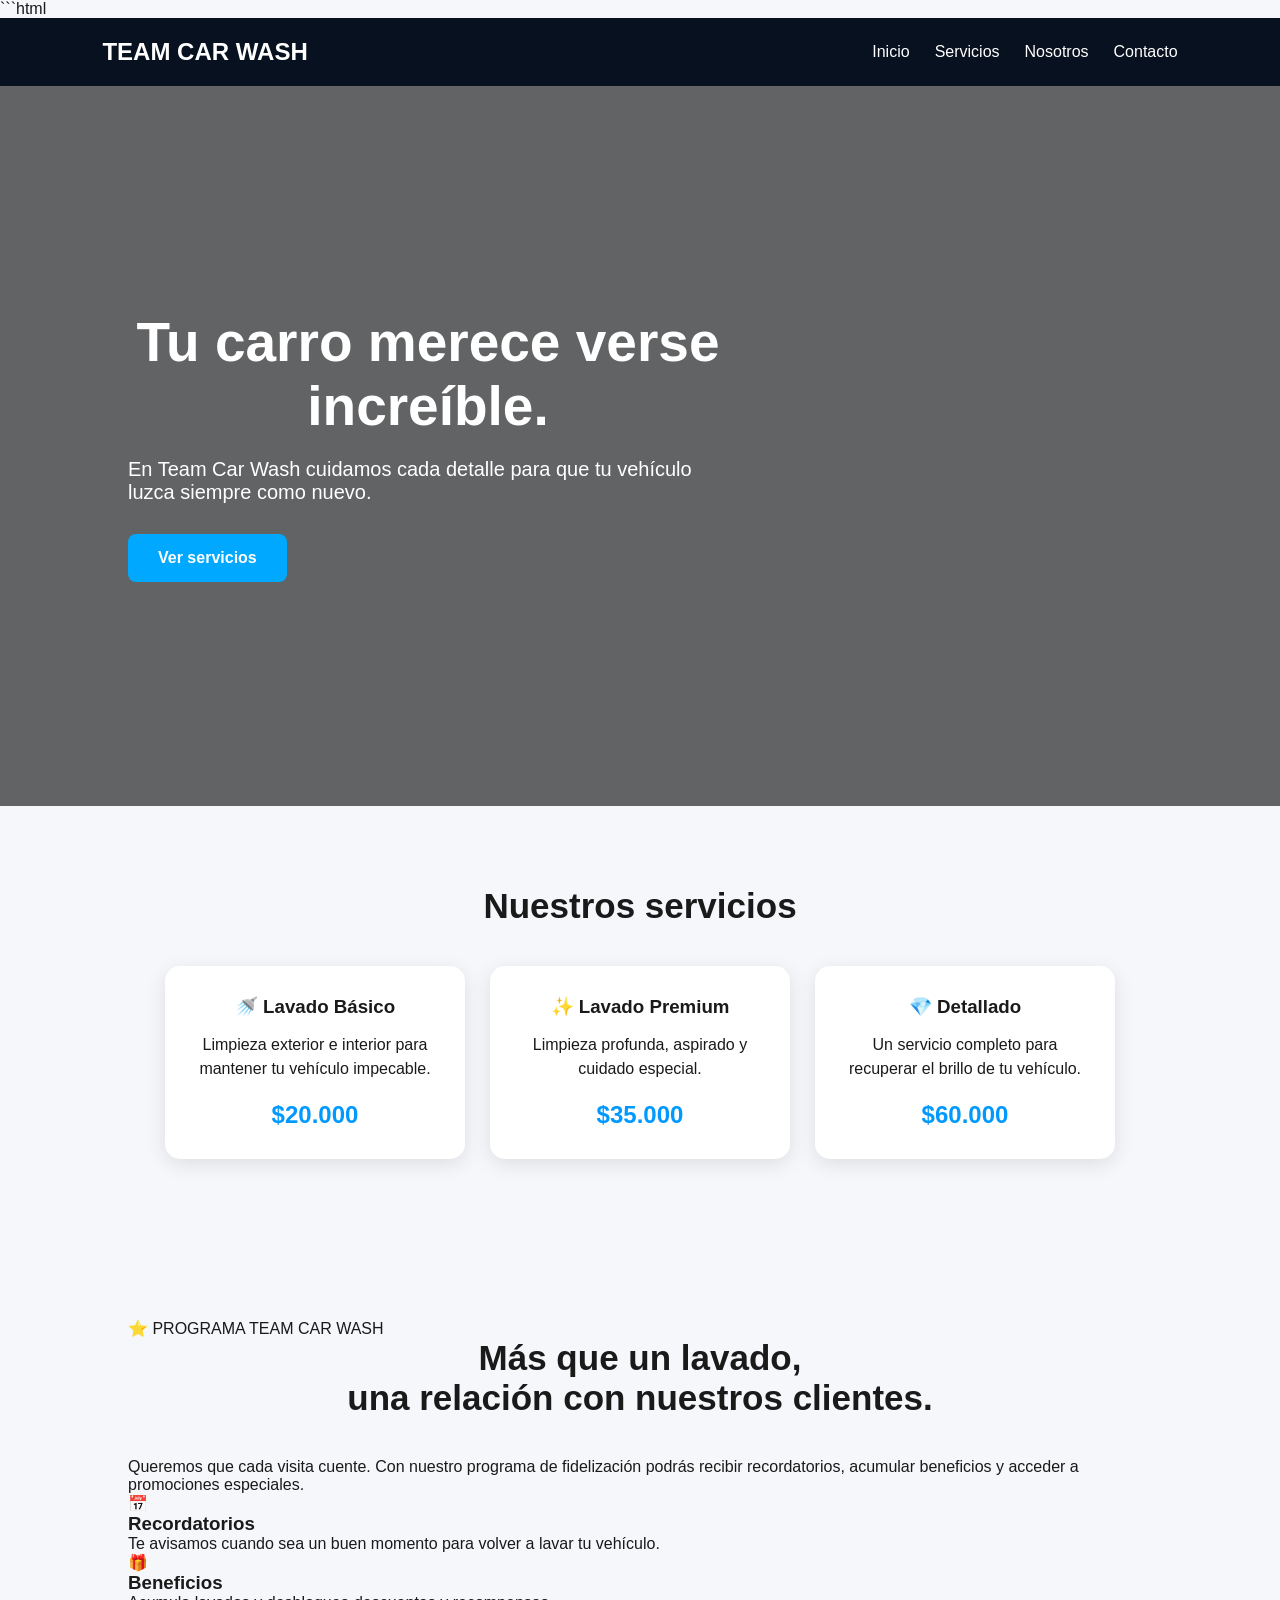
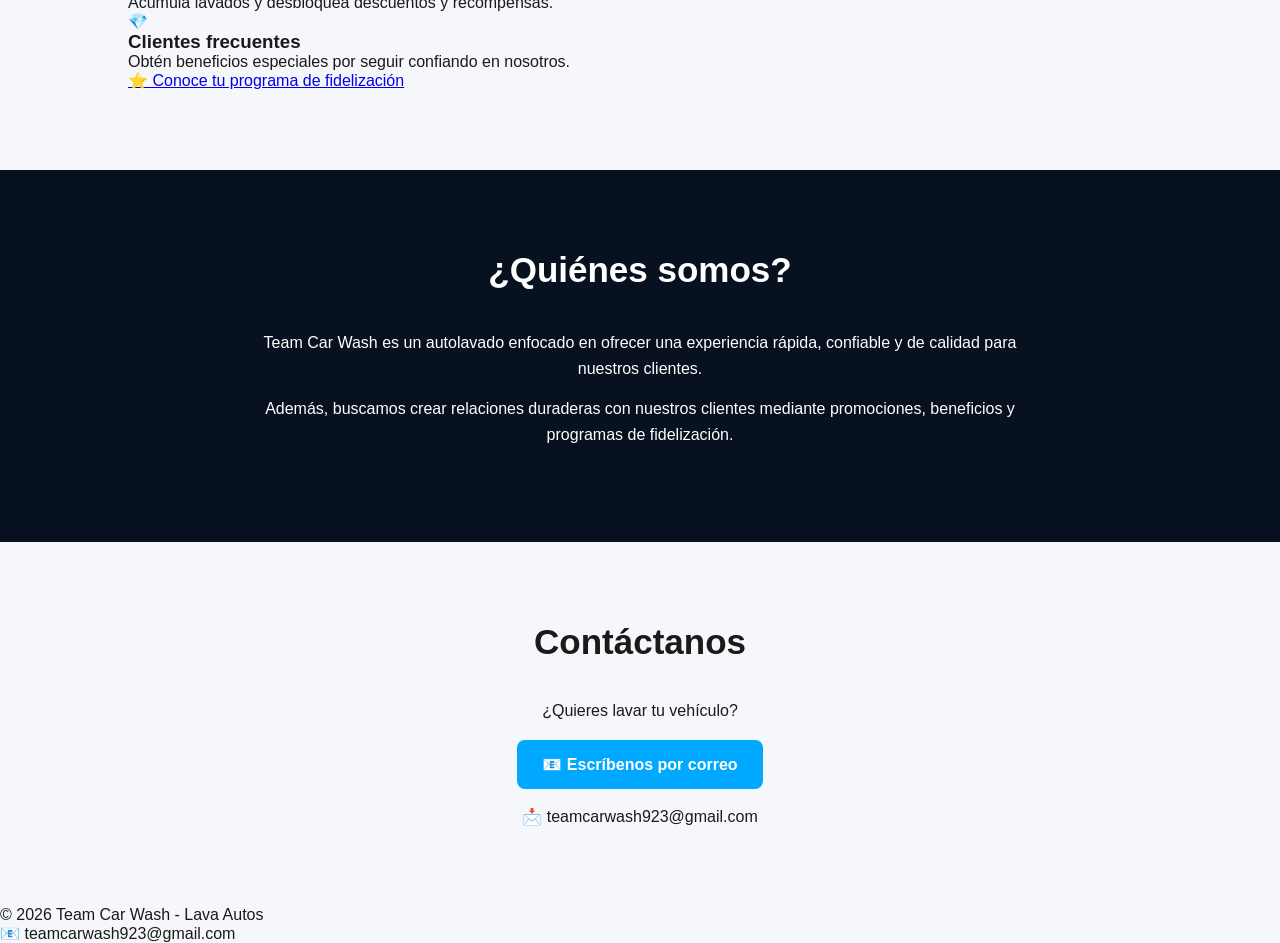
==== index.html @ cf7beea6 "Update index.html" ====
```html
<!DOCTYPE html>
<html lang="es">

<head>
    <meta charset="UTF-8">
    <meta name="viewport" content="width=device-width, initial-scale=1.0">

    <title>Team Car Wash | Lava Autos</title>

    <link rel="stylesheet" href="style.css">
</head>

<body>

    <header>
        <nav>
            <h1>TEAM CAR WASH</h1>

            <ul>
                <li><a href="#inicio">Inicio</a></li>
                <li><a href="#servicios">Servicios</a></li>
                <li><a href="#nosotros">Nosotros</a></li>
                <li><a href="#contacto">Contacto</a></li>
            </ul>
        </nav>
    </header>


    <main>

        <!-- INICIO -->

        <section id="inicio" class="hero">

            <div class="hero-text">

                <h2>Tu carro merece verse increíble.</h2>

                <p>
                    En Team Car Wash cuidamos cada detalle
                    para que tu vehículo luzca siempre como nuevo.
                </p>

                <a href="#servicios" class="boton">
                    Ver servicios
                </a>

            </div>

        </section>


        <!-- SERVICIOS -->

        <section id="servicios">

            <h2>Nuestros servicios</h2>

            <div class="servicios">

                <div class="card">

                    <h3>🚿 Lavado Básico</h3>

                    <p>
                        Limpieza exterior e interior
                        para mantener tu vehículo impecable.
                    </p>

                    <strong>$20.000</strong>

                </div>


                <div class="card">

                    <h3>✨ Lavado Premium</h3>

                    <p>
                        Limpieza profunda, aspirado
                        y cuidado especial.
                    </p>

                    <strong>$35.000</strong>

                </div>


                <div class="card">

                    <h3>💎 Detallado</h3>

                    <p>
                        Un servicio completo para
                        recuperar el brillo de tu vehículo.
                    </p>

                    <strong>$60.000</strong>

                </div>

            </div>

        </section>

<!-- FIDELIZACIÓN -->

<section id="fidelizacion" class="fidelizacion-inicio">

    <div class="fidelizacion-contenido">

        <span class="etiqueta">
            ⭐ PROGRAMA TEAM CAR WASH
        </span>

        <h2>
            Más que un lavado,<br>
            una relación con nuestros clientes.
        </h2>

        <p>
            Queremos que cada visita cuente. 
            Con nuestro programa de fidelización podrás
            recibir recordatorios, acumular beneficios
            y acceder a promociones especiales.
        </p>


        <div class="fidelizacion-beneficios">

            <div>
                <span>📅</span>
                <h3>Recordatorios</h3>
                <p>
                    Te avisamos cuando sea un buen momento
                    para volver a lavar tu vehículo.
                </p>
            </div>


            <div>
                <span>🎁</span>
                <h3>Beneficios</h3>
                <p>
                    Acumula lavados y desbloquea
                    descuentos y recompensas.
                </p>
            </div>


            <div>
                <span>💎</span>
                <h3>Clientes frecuentes</h3>
                <p>
                    Obtén beneficios especiales por
                    seguir confiando en nosotros.
                </p>
            </div>

        </div>


        <a href="fidelizacion.html" class="boton-fidelizacion">
            ⭐ Conoce tu programa de fidelización
        </a>

    </div>

</section>

        <!-- NOSOTROS -->

        <section id="nosotros" class="nosotros">

            <h2>¿Quiénes somos?</h2>

            <p>
                Team Car Wash es un autolavado enfocado en
                ofrecer una experiencia rápida, confiable y
                de calidad para nuestros clientes.
            </p>

            <p>
                Además, buscamos crear relaciones duraderas
                con nuestros clientes mediante promociones,
                beneficios y programas de fidelización.
            </p>

        </section>


        <!-- CONTACTO -->

        <section id="contacto">

            <h2>Contáctanos</h2>

            <p>
                ¿Quieres lavar tu vehículo?
            </p>

            <a
                href="mailto:teamcarwash923@gmail.com"
                class="correo">
                📧 Escríbenos por correo
            </a>

            <p>
                <br>
                📩 teamcarwash923@gmail.com
            </p>

        </section>

    </main>


    <!-- PIE DE PÁGINA -->

    <footer>

        <p>
            © 2026 Team Car Wash - Lava Autos
        </p>

        <p>
            📧 teamcarwash923@gmail.com
        </p>

    </footer>

</body>

</html>
---- style.css ----
* {
    margin: 0;
    padding: 0;
    box-sizing: border-box;
}

body {
    font-family: Arial, sans-serif;
    background: #f5f7fa;
    color: #1a1a1a;
}


/* NAVBAR */

header {
    background: #07111f;
    padding: 20px 8%;
}

nav {
    display: flex;
    justify-content: space-between;
    align-items: center;
}

nav h1 {
    color: white;
}

nav ul {
    display: flex;
    gap: 25px;
    list-style: none;
}

nav a {
    color: white;
    text-decoration: none;
}


/* HERO */

.hero {
    min-height: 80vh;

    display: flex;
    align-items: center;

    padding: 80px 10%;

    background:
        linear-gradient(
            rgba(0, 0, 0, 0.6),
            rgba(0, 0, 0, 0.6)
        ),
        url("https://images.unsplash.com/photo-1520340356584-f9917d1eea6f")
        center/cover;
}

.hero-text {
    max-width: 600px;
    color: white;
}

.hero h2 {
    font-size: 55px;
    margin-bottom: 20px;
}

.hero p {
    font-size: 20px;
    margin-bottom: 30px;
}

.boton {
    display: inline-block;

    background: #00a8ff;
    color: white;

    padding: 15px 30px;

    border-radius: 8px;

    text-decoration: none;

    font-weight: bold;
}


/* SERVICIOS */

section {
    padding: 80px 10%;
}

section h2 {
    text-align: center;
    margin-bottom: 40px;
    font-size: 35px;
}

.servicios {
    display: flex;
    justify-content: center;
    gap: 25px;
    flex-wrap: wrap;
}

.card {
    background: white;

    width: 300px;

    padding: 30px;

    border-radius: 15px;

    box-shadow: 0 5px 20px rgba(0,0,0,0.1);

    text-align: center;
}

.card h3 {
    margin-bottom: 15px;
}

.card p {
    margin-bottom: 20px;
    line-height: 1.5;
}

.card strong {
    font-size: 24px;
    color: #0099ff;
}


/* NOSOTROS */

.nosotros {
    background: #07111f;
    color: white;
    text-align: center;
}

.nosotros p {
    max-width: 800px;
    margin: 15px auto;
    line-height: 1.6;
}


/* CONTACTO */

#contacto {
    text-align: center;
}
.correo 
{
    display: inline-block;
    background: #00a8ff;
    color: white;
    padding: 15px 25px;
    border-radius: 8px;
    text-decoration: none;
    font-weight: bold;
    margin-top: 20px;
}

.correo:hover {
    opacity: 0.85;
}
}


/* FOOTER */

footer {
    background: #050b13;
    color: white;

    text-align: center;

    padding: 25px;
}


/* CELULAR */

@media (max-width: 700px) {

    nav {
        flex-direction: column;
        gap: 20px;
    }

    nav ul {
        flex-direction: column;
        text-align: center;
    }

    .hero h2 {
        font-size: 38px;
    }

    .hero {
        text-align: center;
    }

    ```css
/* ============================= */
/* PÁGINA DE FIDELIZACIÓN */
/* ============================= */

.fidelizacion {
    text-align: center;
    max-width: 1100px;
    margin: auto;
}

.fidelizacion > p {
    margin-bottom: 40px;
}


/* TARJETA DEL CLIENTE */

.cliente-card,
.recordatorio {
    background: white;
    padding: 35px;
    margin: 30px auto;
    max-width: 700px;
    border-radius: 15px;

    box-shadow:
        0 5px 20px rgba(0,0,0,0.1);
}


.progreso {
    margin-top: 25px;
}


.barra {
    width: 100%;
    height: 20px;

    background: #e5e7eb;

    border-radius: 20px;

    overflow: hidden;

    margin-bottom: 10px;
}


.progreso-barra {
    height: 100%;

    background: #00a8ff;
}


.beneficio {
    margin-top: 25px;
}


/* RECORDATORIO */

.fecha {
    font-size: 24px;

    margin: 25px 0;
}


/* BENEFICIOS */

.beneficios {
    margin-top: 70px;
}


.beneficio-grid,
.planes-grid {

    display: flex;

    justify-content: center;

    gap: 25px;

    flex-wrap: wrap;

    margin-top: 30px;
}


.beneficio-card {

    background: white;

    width: 280px;

    padding: 30px;

    border-radius: 15px;

    box-shadow:
        0 5px 20px rgba(0,0,0,0.1);
}


/* PLANES */

.planes {
    margin-top: 80px;
}


.plan {

    background: white;

    width: 300px;

    padding: 35px;

    border-radius: 15px;

    box-shadow:
        0 5px 20px rgba(0,0,0,0.1);
}


.plan strong {

    display: block;

    font-size: 24px;

    color: #00a8ff;

    margin: 20px 0;
}


.plan button {

    border: none;

    background: #00a8ff;

    color: white;

    padding: 12px 25px;

    border-radius: 8px;

    cursor: pointer;

    font-weight: bold;

}


.destacado {

    border: 3px solid #00a8ff;
}


/* BOTÓN CORREO */

.correo {

    display: inline-block;

    background: #00a8ff;

    color: white;

    padding: 15px 25px;

    border-radius: 8px;

    text-decoration: none;

    font-weight: bold;

    margin-top: 15px;
}


.correo:hover {

    opacity: 0.85;

}
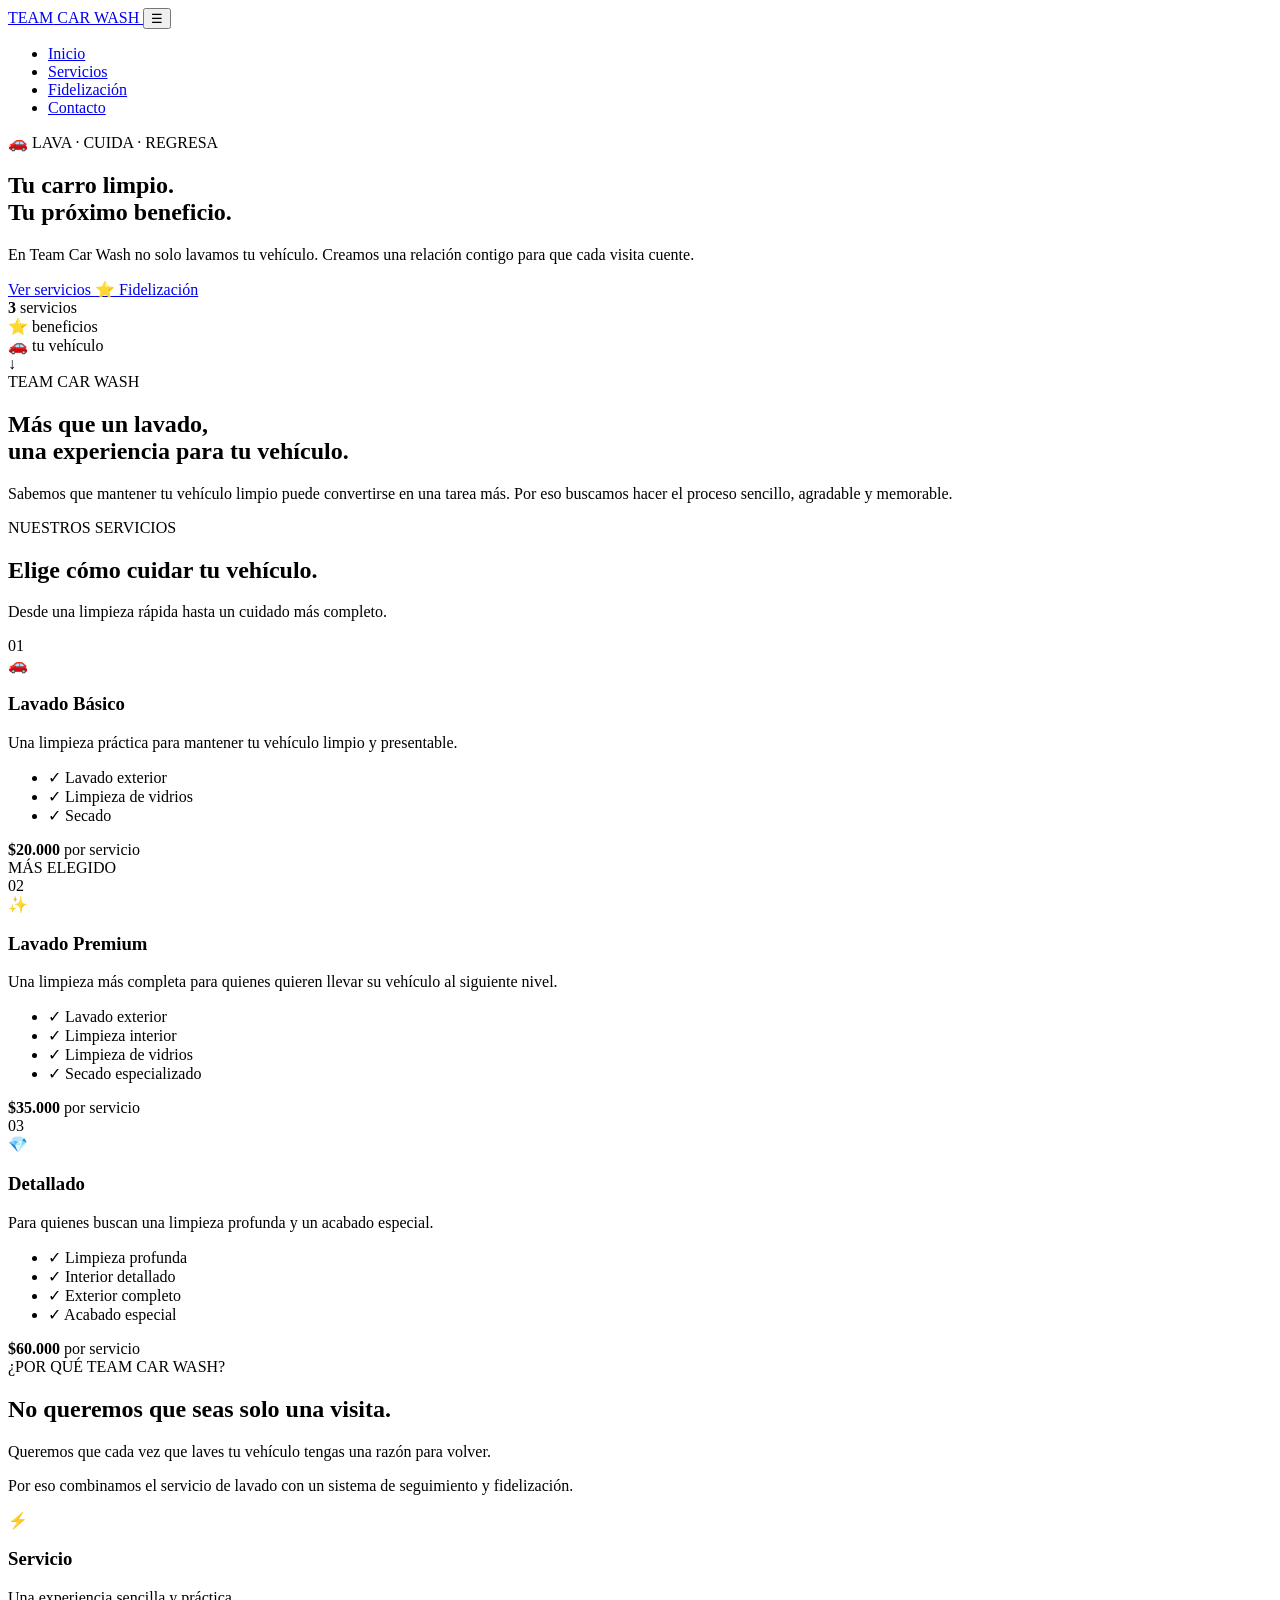
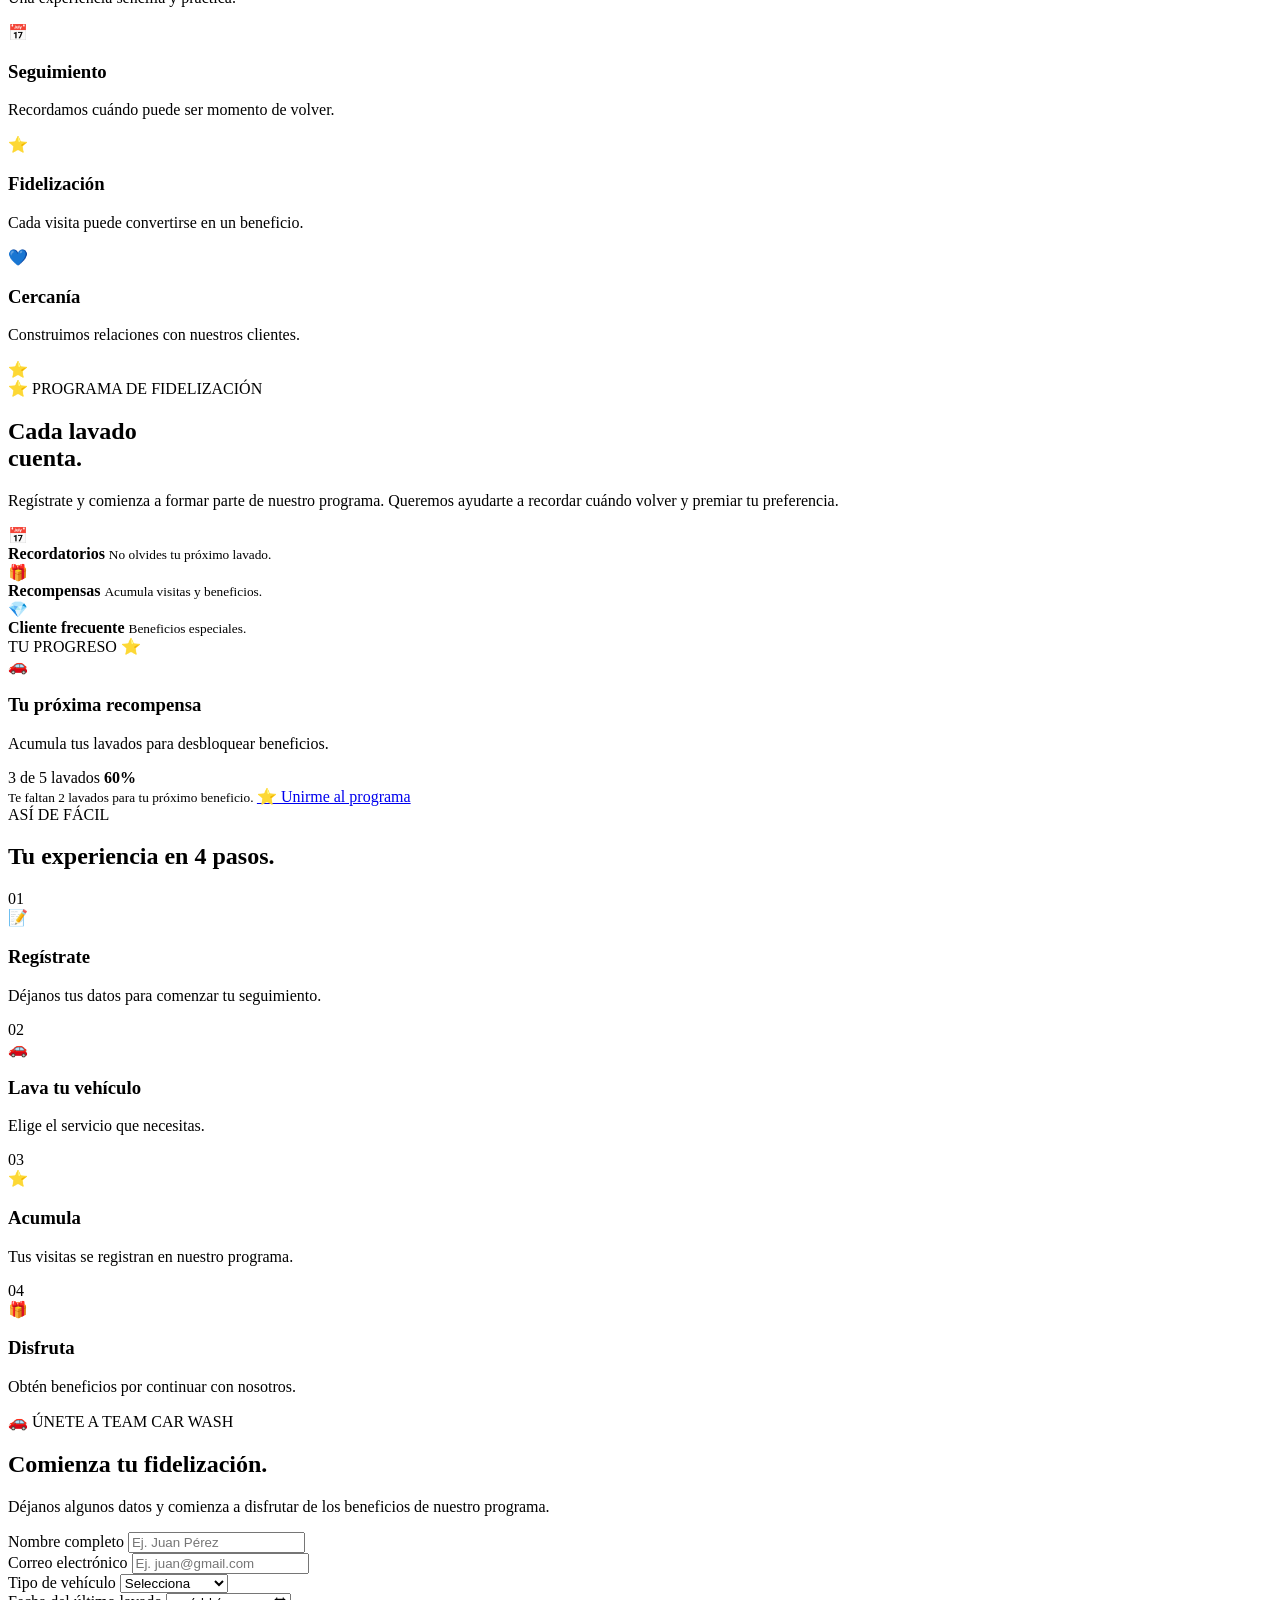
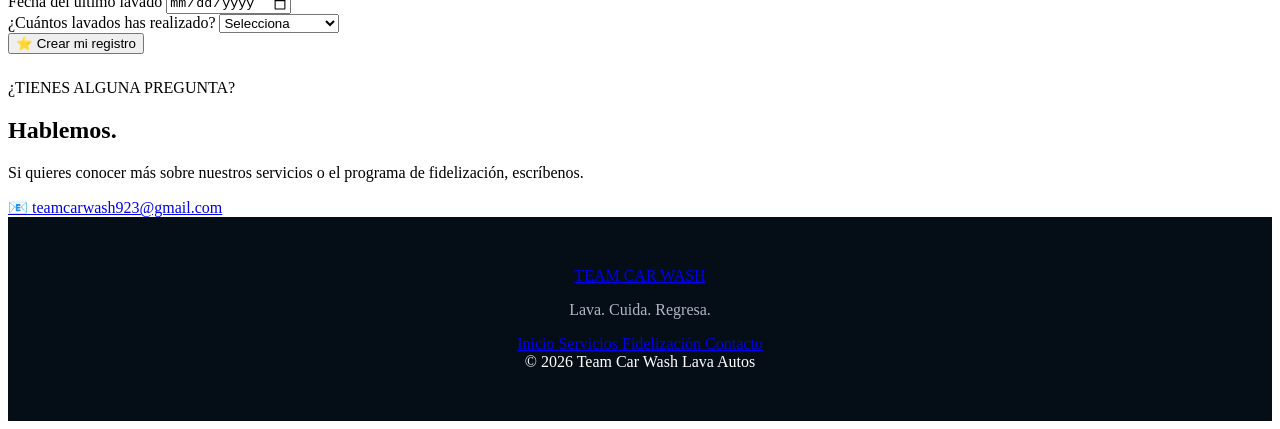
==== commit 19558737: "Update index.html" ====
--- a/index.html
+++ b/index.html
@@ -1,49 +1,1171 @@
-```html
 <!DOCTYPE html>
 <html lang="es">
 
 <head>
+
     <meta charset="UTF-8">
-    <meta name="viewport" content="width=device-width, initial-scale=1.0">
+
+    <meta
+        name="viewport"
+        content="width=device-width, initial-scale=1.0">
 
     <title>Team Car Wash | Lava Autos</title>
 
-    <link rel="stylesheet" href="style.css">
+    <meta
+        name="description"
+        content="Team Car Wash - Lava tu vehículo, acumula beneficios y disfruta de nuestro programa de fidelización.">
+
+    <link
+        rel="stylesheet"
+        href="style.css">
+
+    <script
+        src="script.js"
+        defer>
+    </script>
+
 </head>
 
+
 <body>
 
-    <header>
-        <nav>
-            <h1>TEAM CAR WASH</h1>
-
-            <ul>
-                <li><a href="#inicio">Inicio</a></li>
-                <li><a href="#servicios">Servicios</a></li>
-                <li><a href="#nosotros">Nosotros</a></li>
-                <li><a href="#contacto">Contacto</a></li>
+
+    <!-- =================================
+         NAVEGACIÓN
+    ================================== -->
+
+    <header class="header">
+
+        <nav class="navbar">
+
+            <a
+                href="#inicio"
+                class="logo">
+
+                <span>TEAM</span>
+                CAR WASH
+
+            </a>
+
+
+            <button
+                class="menu-btn"
+                id="menuBtn"
+                aria-label="Abrir menú">
+
+                ☰
+
+            </button>
+
+
+            <ul
+                class="nav-links"
+                id="navLinks">
+
+                <li>
+                    <a href="#inicio">
+                        Inicio
+                    </a>
+                </li>
+
+                <li>
+                    <a href="#servicios">
+                        Servicios
+                    </a>
+                </li>
+
+                <li>
+                    <a href="#fidelizacion">
+                        Fidelización
+                    </a>
+                </li>
+
+                <li>
+                    <a href="#contacto">
+                        Contacto
+                    </a>
+                </li>
+
             </ul>
+
         </nav>
+
     </header>
 
 
+
+    <!-- =================================
+         HERO
+    ================================== -->
+
     <main>
 
-        <!-- INICIO -->
-
-        <section id="inicio" class="hero">
-
-            <div class="hero-text">
-
-                <h2>Tu carro merece verse increíble.</h2>
+
+        <section
+            id="inicio"
+            class="hero">
+
+            <div class="hero-overlay"></div>
+
+
+            <div class="hero-content">
+
+                <span class="hero-tag">
+                    🚗 LAVA · CUIDA · REGRESA
+                </span>
+
+
+                <h1>
+
+                    Tu carro limpio.
+
+                    <br>
+
+                    <span>
+                        Tu próximo beneficio.
+                    </span>
+
+                </h1>
+
 
                 <p>
-                    En Team Car Wash cuidamos cada detalle
-                    para que tu vehículo luzca siempre como nuevo.
+
+                    En Team Car Wash no solo lavamos
+                    tu vehículo. Creamos una relación
+                    contigo para que cada visita cuente.
+
                 </p>
 
-                <a href="#servicios" class="boton">
-                    Ver servicios
+
+                <div class="hero-buttons">
+
+                    <a
+                        href="#servicios"
+                        class="btn btn-primary">
+
+                        Ver servicios
+
+                    </a>
+
+
+                    <a
+                        href="#fidelizacion"
+                        class="btn btn-outline">
+
+                        ⭐ Fidelización
+
+                    </a>
+
+                </div>
+
+
+                <div class="hero-stats">
+
+                    <div>
+
+                        <strong>
+                            3
+                        </strong>
+
+                        <span>
+                            servicios
+                        </span>
+
+                    </div>
+
+
+                    <div>
+
+                        <strong>
+                            ⭐
+                        </strong>
+
+                        <span>
+                            beneficios
+                        </span>
+
+                    </div>
+
+
+                    <div>
+
+                        <strong>
+                            🚗
+                        </strong>
+
+                        <span>
+                            tu vehículo
+                        </span>
+
+                    </div>
+
+                </div>
+
+            </div>
+
+
+            <div class="scroll-indicator">
+
+                ↓
+
+            </div>
+
+        </section>
+
+
+
+        <!-- =================================
+             INTRO
+        ================================== -->
+
+        <section class="intro section">
+
+            <div class="section-tag">
+                TEAM CAR WASH
+            </div>
+
+
+            <h2>
+
+                Más que un lavado,
+
+                <br>
+
+                <span>
+                    una experiencia para tu vehículo.
+                </span>
+
+            </h2>
+
+
+            <p class="section-description">
+
+                Sabemos que mantener tu vehículo limpio
+                puede convertirse en una tarea más.
+                Por eso buscamos hacer el proceso sencillo,
+                agradable y memorable.
+
+            </p>
+
+        </section>
+
+
+
+        <!-- =================================
+             SERVICIOS
+        ================================== -->
+
+        <section
+            id="servicios"
+            class="services section">
+
+            <div class="section-header">
+
+                <div>
+
+                    <span class="section-tag">
+                        NUESTROS SERVICIOS
+                    </span>
+
+                    <h2>
+                        Elige cómo cuidar tu vehículo.
+                    </h2>
+
+                </div>
+
+
+                <p>
+
+                    Desde una limpieza rápida hasta
+                    un cuidado más completo.
+
+                </p>
+
+            </div>
+
+
+            <div class="services-grid">
+
+
+                <!-- BÁSICO -->
+
+                <article class="service-card">
+
+                    <div class="service-number">
+                        01
+                    </div>
+
+
+                    <div class="service-icon">
+                        🚗
+                    </div>
+
+
+                    <h3>
+                        Lavado Básico
+                    </h3>
+
+
+                    <p>
+
+                        Una limpieza práctica para
+                        mantener tu vehículo limpio
+                        y presentable.
+
+                    </p>
+
+
+                    <ul>
+
+                        <li>
+                            ✓ Lavado exterior
+                        </li>
+
+                        <li>
+                            ✓ Limpieza de vidrios
+                        </li>
+
+                        <li>
+                            ✓ Secado
+                        </li>
+
+                    </ul>
+
+
+                    <div class="service-bottom">
+
+                        <strong>
+                            $20.000
+                        </strong>
+
+                        <span>
+                            por servicio
+                        </span>
+
+                    </div>
+
+                </article>
+
+
+
+                <!-- PREMIUM -->
+
+                <article
+                    class="service-card featured">
+
+                    <div class="popular">
+                        MÁS ELEGIDO
+                    </div>
+
+
+                    <div class="service-number">
+                        02
+                    </div>
+
+
+                    <div class="service-icon">
+                        ✨
+                    </div>
+
+
+                    <h3>
+                        Lavado Premium
+                    </h3>
+
+
+                    <p>
+
+                        Una limpieza más completa
+                        para quienes quieren llevar
+                        su vehículo al siguiente nivel.
+
+                    </p>
+
+
+                    <ul>
+
+                        <li>
+                            ✓ Lavado exterior
+                        </li>
+
+                        <li>
+                            ✓ Limpieza interior
+                        </li>
+
+                        <li>
+                            ✓ Limpieza de vidrios
+                        </li>
+
+                        <li>
+                            ✓ Secado especializado
+                        </li>
+
+                    </ul>
+
+
+                    <div class="service-bottom">
+
+                        <strong>
+                            $35.000
+                        </strong>
+
+                        <span>
+                            por servicio
+                        </span>
+
+                    </div>
+
+                </article>
+
+
+
+                <!-- DETALLADO -->
+
+                <article class="service-card">
+
+                    <div class="service-number">
+                        03
+                    </div>
+
+
+                    <div class="service-icon">
+                        💎
+                    </div>
+
+
+                    <h3>
+                        Detallado
+                    </h3>
+
+
+                    <p>
+
+                        Para quienes buscan una
+                        limpieza profunda y un
+                        acabado especial.
+
+                    </p>
+
+
+                    <ul>
+
+                        <li>
+                            ✓ Limpieza profunda
+                        </li>
+
+                        <li>
+                            ✓ Interior detallado
+                        </li>
+
+                        <li>
+                            ✓ Exterior completo
+                        </li>
+
+                        <li>
+                            ✓ Acabado especial
+                        </li>
+
+                    </ul>
+
+
+                    <div class="service-bottom">
+
+                        <strong>
+                            $60.000
+                        </strong>
+
+                        <span>
+                            por servicio
+                        </span>
+
+                    </div>
+
+                </article>
+
+
+            </div>
+
+        </section>
+
+
+
+        <!-- =================================
+             POR QUÉ NOSOTROS
+        ================================== -->
+
+        <section class="why section">
+
+            <div class="why-content">
+
+
+                <div class="why-text">
+
+                    <span class="section-tag">
+                        ¿POR QUÉ TEAM CAR WASH?
+                    </span>
+
+
+                    <h2>
+
+                        No queremos que seas
+                        solo una visita.
+
+                    </h2>
+
+
+                    <p>
+
+                        Queremos que cada vez que
+                        laves tu vehículo tengas una
+                        razón para volver.
+
+                    </p>
+
+
+                    <p>
+
+                        Por eso combinamos el servicio
+                        de lavado con un sistema de
+                        seguimiento y fidelización.
+
+                    </p>
+
+                </div>
+
+
+                <div class="why-grid">
+
+
+                    <div class="why-card">
+
+                        <span>
+                            ⚡
+                        </span>
+
+                        <h3>
+                            Servicio
+                        </h3>
+
+                        <p>
+                            Una experiencia sencilla
+                            y práctica.
+                        </p>
+
+                    </div>
+
+
+                    <div class="why-card">
+
+                        <span>
+                            📅
+                        </span>
+
+                        <h3>
+                            Seguimiento
+                        </h3>
+
+                        <p>
+                            Recordamos cuándo puede
+                            ser momento de volver.
+                        </p>
+
+                    </div>
+
+
+                    <div class="why-card">
+
+                        <span>
+                            ⭐
+                        </span>
+
+                        <h3>
+                            Fidelización
+                        </h3>
+
+                        <p>
+                            Cada visita puede convertirse
+                            en un beneficio.
+                        </p>
+
+                    </div>
+
+
+                    <div class="why-card">
+
+                        <span>
+                            💙
+                        </span>
+
+                        <h3>
+                            Cercanía
+                        </h3>
+
+                        <p>
+                            Construimos relaciones
+                            con nuestros clientes.
+                        </p>
+
+                    </div>
+
+
+                </div>
+
+            </div>
+
+        </section>
+
+
+
+        <!-- =================================
+             FIDELIZACIÓN
+        ================================== -->
+
+        <section
+            id="fidelizacion"
+            class="loyalty section">
+
+
+            <div class="loyalty-decoration">
+                ⭐
+            </div>
+
+
+            <div class="loyalty-content">
+
+
+                <div class="loyalty-text">
+
+                    <span class="section-tag">
+                        ⭐ PROGRAMA DE FIDELIZACIÓN
+                    </span>
+
+
+                    <h2>
+
+                        Cada lavado
+
+                        <br>
+
+                        <span>
+                            cuenta.
+                        </span>
+
+                    </h2>
+
+
+                    <p>
+
+                        Regístrate y comienza a formar
+                        parte de nuestro programa.
+                        Queremos ayudarte a recordar
+                        cuándo volver y premiar tu
+                        preferencia.
+
+                    </p>
+
+
+                    <div class="loyalty-benefits">
+
+                        <div>
+
+                            <span>
+                                📅
+                            </span>
+
+                            <div>
+
+                                <strong>
+                                    Recordatorios
+                                </strong>
+
+                                <small>
+                                    No olvides tu próximo lavado.
+                                </small>
+
+                            </div>
+
+                        </div>
+
+
+                        <div>
+
+                            <span>
+                                🎁
+                            </span>
+
+                            <div>
+
+                                <strong>
+                                    Recompensas
+                                </strong>
+
+                                <small>
+                                    Acumula visitas y beneficios.
+                                </small>
+
+                            </div>
+
+                        </div>
+
+
+                        <div>
+
+                            <span>
+                                💎
+                            </span>
+
+                            <div>
+
+                                <strong>
+                                    Cliente frecuente
+                                </strong>
+
+                                <small>
+                                    Beneficios especiales.
+                                </small>
+
+                            </div>
+
+                        </div>
+
+                    </div>
+
+                </div>
+
+
+                <!-- TARJETA DE PROGRESO -->
+
+                <div class="loyalty-card">
+
+
+                    <div class="loyalty-card-top">
+
+                        <span>
+                            TU PROGRESO
+                        </span>
+
+                        <strong>
+                            ⭐
+                        </strong>
+
+                    </div>
+
+
+                    <div class="car-circle">
+                        🚗
+                    </div>
+
+
+                    <h3>
+                        Tu próxima recompensa
+                    </h3>
+
+
+                    <p>
+                        Acumula tus lavados
+                        para desbloquear beneficios.
+                    </p>
+
+
+                    <div class="progress-info">
+
+                        <span>
+                            3 de 5 lavados
+                        </span>
+
+                        <strong>
+                            60%
+                        </strong>
+
+                    </div>
+
+
+                    <div class="progress-bar">
+
+                        <div
+                            style="width: 60%;">
+                        </div>
+
+                    </div>
+
+
+                    <small>
+                        Te faltan 2 lavados
+                        para tu próximo beneficio.
+                    </small>
+
+
+                    <a
+                        href="#registro"
+                        class="btn btn-primary full">
+
+                        ⭐ Unirme al programa
+
+                    </a>
+
+                </div>
+
+
+            </div>
+
+        </section>
+
+
+
+        <!-- =================================
+             CÓMO FUNCIONA
+        ================================== -->
+
+        <section class="steps section">
+
+            <div class="section-header centered">
+
+                <span class="section-tag">
+                    ASÍ DE FÁCIL
+                </span>
+
+                <h2>
+                    Tu experiencia en 4 pasos.
+                </h2>
+
+            </div>
+
+
+            <div class="steps-grid">
+
+
+                <div class="step">
+
+                    <span>
+                        01
+                    </span>
+
+                    <div>
+                        📝
+                    </div>
+
+                    <h3>
+                        Regístrate
+                    </h3>
+
+                    <p>
+                        Déjanos tus datos para
+                        comenzar tu seguimiento.
+                    </p>
+
+                </div>
+
+
+                <div class="step">
+
+                    <span>
+                        02
+                    </span>
+
+                    <div>
+                        🚗
+                    </div>
+
+                    <h3>
+                        Lava tu vehículo
+                    </h3>
+
+                    <p>
+                        Elige el servicio que
+                        necesitas.
+                    </p>
+
+                </div>
+
+
+                <div class="step">
+
+                    <span>
+                        03
+                    </span>
+
+                    <div>
+                        ⭐
+                    </div>
+
+                    <h3>
+                        Acumula
+                    </h3>
+
+                    <p>
+                        Tus visitas se registran
+                        en nuestro programa.
+                    </p>
+
+                </div>
+
+
+                <div class="step">
+
+                    <span>
+                        04
+                    </span>
+
+                    <div>
+                        🎁
+                    </div>
+
+                    <h3>
+                        Disfruta
+                    </h3>
+
+                    <p>
+                        Obtén beneficios por
+                        continuar con nosotros.
+                    </p>
+
+                </div>
+
+
+            </div>
+
+        </section>
+
+
+
+        <!-- =================================
+             FORMULARIO
+        ================================== -->
+
+        <section
+            id="registro"
+            class="register section">
+
+
+            <div class="register-header">
+
+                <span class="section-tag">
+                    🚗 ÚNETE A TEAM CAR WASH
+                </span>
+
+
+                <h2>
+                    Comienza tu fidelización.
+                </h2>
+
+
+                <p>
+
+                    Déjanos algunos datos y comienza
+                    a disfrutar de los beneficios
+                    de nuestro programa.
+
+                </p>
+
+            </div>
+
+
+            <div class="form-card">
+
+                <form
+                    id="formularioCliente">
+
+
+                    <div class="form-row">
+
+
+                        <div class="field">
+
+                            <label for="nombre">
+                                Nombre completo
+                            </label>
+
+                            <input
+                                type="text"
+                                id="nombre"
+                                name="nombre"
+                                placeholder="Ej. Juan Pérez"
+                                required>
+
+                        </div>
+
+
+                        <div class="field">
+
+                            <label for="correo">
+                                Correo electrónico
+                            </label>
+
+                            <input
+                                type="email"
+                                id="correo"
+                                name="correo"
+                                placeholder="Ej. juan@gmail.com"
+                                required>
+
+                        </div>
+
+
+                    </div>
+
+
+                    <div class="form-row">
+
+
+                        <div class="field">
+
+                            <label for="vehiculo">
+                                Tipo de vehículo
+                            </label>
+
+                            <select
+                                id="vehiculo"
+                                name="vehiculo"
+                                required>
+
+                                <option value="">
+                                    Selecciona
+                                </option>
+
+                                <option value="Automóvil">
+                                    🚗 Automóvil
+                                </option>
+
+                                <option value="Camioneta">
+                                    🚙 Camioneta
+                                </option>
+
+                                <option value="Moto">
+                                    🏍️ Moto
+                                </option>
+
+                                <option value="Otro">
+                                    🚘 Otro
+                                </option>
+
+                            </select>
+
+                        </div>
+
+
+                        <div class="field">
+
+                            <label for="ultimoLavado">
+                                Fecha del último lavado
+                            </label>
+
+                            <input
+                                type="date"
+                                id="ultimoLavado"
+                                name="ultimoLavado"
+                                required>
+
+                        </div>
+
+
+                    </div>
+
+
+                    <div class="field">
+
+                        <label for="lavados">
+
+                            ¿Cuántos lavados
+                            has realizado?
+
+                        </label>
+
+
+                        <select
+                            id="lavados"
+                            name="lavados"
+                            required>
+
+                            <option value="">
+                                Selecciona
+                            </option>
+
+                            <option value="1">
+                                1 lavado
+                            </option>
+
+                            <option value="2">
+                                2 lavados
+                            </option>
+
+                            <option value="3">
+                                3 lavados
+                            </option>
+
+                            <option value="4">
+                                4 lavados
+                            </option>
+
+                            <option value="5 o más">
+                                5 o más lavados
+                            </option>
+
+                        </select>
+
+                    </div>
+
+
+                    <button
+                        type="submit"
+                        class="submit-btn">
+
+                        ⭐ Crear mi registro
+
+                    </button>
+
+
+                    <div
+                        id="mensajeFormulario"
+                        class="form-message">
+
+                    </div>
+
+
+                </form>
+
+            </div>
+
+        </section>
+
+
+
+        <!-- =================================
+             CONTACTO
+        ================================== -->
+
+        <section
+            id="contacto"
+            class="contact section">
+
+
+            <div class="contact-box">
+
+                <span class="section-tag">
+                    ¿TIENES ALGUNA PREGUNTA?
+                </span>
+
+
+                <h2>
+                    Hablemos.
+                </h2>
+
+
+                <p>
+
+                    Si quieres conocer más sobre nuestros
+                    servicios o el programa de fidelización,
+                    escríbenos.
+
+                </p>
+
+
+                <a
+                    href="mailto:teamcarwash923@gmail.com"
+                    class="email-btn">
+
+                    📧
+                    teamcarwash923@gmail.com
+
                 </a>
 
             </div>
@@ -51,185 +1173,76 @@
         </section>
 
 
-        <!-- SERVICIOS -->
-
-        <section id="servicios">
-
-            <h2>Nuestros servicios</h2>
-
-            <div class="servicios">
-
-                <div class="card">
-
-                    <h3>🚿 Lavado Básico</h3>
-
-                    <p>
-                        Limpieza exterior e interior
-                        para mantener tu vehículo impecable.
-                    </p>
-
-                    <strong>$20.000</strong>
-
-                </div>
-
-
-                <div class="card">
-
-                    <h3>✨ Lavado Premium</h3>
-
-                    <p>
-                        Limpieza profunda, aspirado
-                        y cuidado especial.
-                    </p>
-
-                    <strong>$35.000</strong>
-
-                </div>
-
-
-                <div class="card">
-
-                    <h3>💎 Detallado</h3>
-
-                    <p>
-                        Un servicio completo para
-                        recuperar el brillo de tu vehículo.
-                    </p>
-
-                    <strong>$60.000</strong>
-
-                </div>
-
-            </div>
-
-        </section>
-
-<!-- FIDELIZACIÓN -->
-
-<section id="fidelizacion" class="fidelizacion-inicio">
-
-    <div class="fidelizacion-contenido">
-
-        <span class="etiqueta">
-            ⭐ PROGRAMA TEAM CAR WASH
-        </span>
-
-        <h2>
-            Más que un lavado,<br>
-            una relación con nuestros clientes.
-        </h2>
-
-        <p>
-            Queremos que cada visita cuente. 
-            Con nuestro programa de fidelización podrás
-            recibir recordatorios, acumular beneficios
-            y acceder a promociones especiales.
-        </p>
-
-
-        <div class="fidelizacion-beneficios">
+    </main>
+
+
+
+    <!-- =================================
+         FOOTER
+    ================================== -->
+
+    <footer>
+
+        <div class="footer-content">
+
 
             <div>
-                <span>📅</span>
-                <h3>Recordatorios</h3>
+
+                <a
+                    href="#inicio"
+                    class="logo">
+
+                    <span>TEAM</span>
+                    CAR WASH
+
+                </a>
+
                 <p>
-                    Te avisamos cuando sea un buen momento
-                    para volver a lavar tu vehículo.
+                    Lava. Cuida. Regresa.
                 </p>
-            </div>
-
-
-            <div>
-                <span>🎁</span>
-                <h3>Beneficios</h3>
-                <p>
-                    Acumula lavados y desbloquea
-                    descuentos y recompensas.
-                </p>
-            </div>
-
-
-            <div>
-                <span>💎</span>
-                <h3>Clientes frecuentes</h3>
-                <p>
-                    Obtén beneficios especiales por
-                    seguir confiando en nosotros.
-                </p>
-            </div>
+
+            </div>
+
+
+            <div class="footer-links">
+
+                <a href="#inicio">
+                    Inicio
+                </a>
+
+                <a href="#servicios">
+                    Servicios
+                </a>
+
+                <a href="#fidelizacion">
+                    Fidelización
+                </a>
+
+                <a href="#contacto">
+                    Contacto
+                </a>
+
+            </div>
+
 
         </div>
 
 
-        <a href="fidelizacion.html" class="boton-fidelizacion">
-            ⭐ Conoce tu programa de fidelización
-        </a>
-
-    </div>
-
-</section>
-
-        <!-- NOSOTROS -->
-
-        <section id="nosotros" class="nosotros">
-
-            <h2>¿Quiénes somos?</h2>
-
-            <p>
-                Team Car Wash es un autolavado enfocado en
-                ofrecer una experiencia rápida, confiable y
-                de calidad para nuestros clientes.
-            </p>
-
-            <p>
-                Además, buscamos crear relaciones duraderas
-                con nuestros clientes mediante promociones,
-                beneficios y programas de fidelización.
-            </p>
-
-        </section>
-
-
-        <!-- CONTACTO -->
-
-        <section id="contacto">
-
-            <h2>Contáctanos</h2>
-
-            <p>
-                ¿Quieres lavar tu vehículo?
-            </p>
-
-            <a
-                href="mailto:teamcarwash923@gmail.com"
-                class="correo">
-                📧 Escríbenos por correo
-            </a>
-
-            <p>
-                <br>
-                📩 teamcarwash923@gmail.com
-            </p>
-
-        </section>
-
-    </main>
-
-
-    <!-- PIE DE PÁGINA -->
-
-    <footer>
-
-        <p>
-            © 2026 Team Car Wash - Lava Autos
-        </p>
-
-        <p>
-            📧 teamcarwash923@gmail.com
-        </p>
+        <div class="footer-bottom">
+
+            <span>
+                © 2026 Team Car Wash
+            </span>
+
+            <span>
+                Lava Autos
+            </span>
+
+        </div>
 
     </footer>
 
+
 </body>
 
 </html>
--- a/style.css
+++ b/style.css
@@ -1,406 +1,624 @@
-* {
-    margin: 0;
-    padding: 0;
-    box-sizing: border-box;
-}
-
-body {
-    font-family: Arial, sans-serif;
-    background: #f5f7fa;
-    color: #1a1a1a;
-}
-
-
-/* NAVBAR */
-
-header {
+/* =====================================
+   FIDELIZACIÓN - TEAM CAR WASH
+===================================== */
+
+
+/* HEADER */
+
+.header-fidelizacion {
     background: #07111f;
-    padding: 20px 8%;
-}
-
-nav {
+    color: white;
+}
+
+.header-fidelizacion nav {
+    max-width: 1200px;
+    margin: auto;
+    padding: 20px 6%;
+
     display: flex;
     justify-content: space-between;
     align-items: center;
 }
 
-nav h1 {
-    color: white;
-}
-
-nav ul {
+.header-fidelizacion h1 {
+    font-size: 22px;
+    letter-spacing: 1px;
+}
+
+.header-fidelizacion h1 span {
+    color: #00a8ff;
+}
+
+.header-fidelizacion ul {
     display: flex;
-    gap: 25px;
+    gap: 30px;
     list-style: none;
 }
 
-nav a {
+.header-fidelizacion a {
     color: white;
     text-decoration: none;
+    font-weight: bold;
+}
+
+.header-fidelizacion a:hover {
+    color: #00a8ff;
 }
 
 
 /* HERO */
 
-.hero {
-    min-height: 80vh;
+.hero-fidelizacion {
+    background:
+        linear-gradient(
+            rgba(7,17,31,0.92),
+            rgba(7,17,31,0.92)
+        );
+
+    color: white;
+
+    min-height: 520px;
 
     display: flex;
     align-items: center;
-
-    padding: 80px 10%;
-
-    background:
-        linear-gradient(
-            rgba(0, 0, 0, 0.6),
-            rgba(0, 0, 0, 0.6)
-        ),
-        url("https://images.unsplash.com/photo-1520340356584-f9917d1eea6f")
-        center/cover;
-}
-
-.hero-text {
-    max-width: 600px;
+    justify-content: center;
+
+    text-align: center;
+
+    padding: 80px 20px;
+}
+
+.hero-contenido {
+    max-width: 850px;
+}
+
+.etiqueta {
+    display: inline-block;
+
+    background: rgba(0,168,255,0.15);
+
+    color: #00a8ff;
+
+    border: 1px solid rgba(0,168,255,0.4);
+
+    padding: 9px 18px;
+
+    border-radius: 50px;
+
+    font-size: 13px;
+
+    font-weight: bold;
+
+    margin-bottom: 25px;
+}
+
+.hero-fidelizacion h2 {
+    font-size: 55px;
+    line-height: 1.05;
+
+    margin-bottom: 25px;
+}
+
+.hero-fidelizacion h2 span {
+    color: #00a8ff;
+}
+
+.hero-fidelizacion p {
+    max-width: 680px;
+
+    margin: auto;
+
+    font-size: 18px;
+
+    line-height: 1.7;
+
+    opacity: 0.85;
+}
+
+
+/* BOTÓN PRINCIPAL */
+
+.boton-principal {
+    display: inline-block;
+
+    margin-top: 35px;
+
+    padding: 16px 30px;
+
+    background: #00a8ff;
+
     color: white;
-}
-
-.hero h2 {
-    font-size: 55px;
+
+    text-decoration: none;
+
+    border-radius: 10px;
+
+    font-weight: bold;
+
+    transition: 0.3s;
+}
+
+.boton-principal:hover {
+    transform: translateY(-4px);
+
+    background: #008ed6;
+}
+
+
+/* BENEFICIOS */
+
+.beneficios-fidelizacion {
+    padding: 100px 8%;
+
+    background: #f5f7fa;
+
+    text-align: center;
+}
+
+.titulo-seccion > span {
+    color: #00a8ff;
+
+    font-size: 13px;
+
+    font-weight: bold;
+
+    letter-spacing: 2px;
+}
+
+.titulo-seccion h2 {
+    font-size: 38px;
+
+    margin: 12px 0;
+}
+
+.titulo-seccion p {
+    color: #666;
+
+    font-size: 17px;
+}
+
+
+.beneficios-grid {
+    max-width: 1100px;
+
+    margin: 55px auto 0;
+
+    display: grid;
+
+    grid-template-columns:
+        repeat(3, 1fr);
+
+    gap: 25px;
+}
+
+.beneficio-item {
+    background: white;
+
+    padding: 40px 30px;
+
+    border-radius: 18px;
+
+    box-shadow:
+        0 10px 35px rgba(0,0,0,0.06);
+
+    transition: 0.3s;
+}
+
+.beneficio-item:hover {
+    transform: translateY(-8px);
+}
+
+.icono {
+    width: 65px;
+    height: 65px;
+
+    margin: auto;
+
+    display: flex;
+
+    align-items: center;
+    justify-content: center;
+
+    background: #e8f7ff;
+
+    border-radius: 15px;
+
+    font-size: 30px;
+}
+
+.beneficio-item h3 {
+    margin-top: 20px;
+}
+
+.beneficio-item p {
+    color: #666;
+
+    line-height: 1.6;
+}
+
+
+/* PROGRESO */
+
+.progreso-seccion {
+    background: #07111f;
+
+    color: white;
+
+    padding: 100px 8%;
+}
+
+.progreso-contenido {
+    max-width: 1100px;
+
+    margin: auto;
+
+    display: grid;
+
+    grid-template-columns:
+        1fr 1fr;
+
+    gap: 60px;
+
+    align-items: center;
+}
+
+.mini-titulo {
+    color: #00a8ff;
+
+    font-size: 13px;
+
+    font-weight: bold;
+
+    letter-spacing: 2px;
+}
+
+.progreso-contenido h2 {
+    font-size: 40px;
+
+    line-height: 1.2;
+}
+
+.progreso-contenido > div > p {
+    color: #b8c0ca;
+
+    line-height: 1.6;
+}
+
+
+.progreso-card {
+    background: #101d2e;
+
+    padding: 35px;
+
+    border-radius: 18px;
+
+    border: 1px solid #203247;
+}
+
+.progreso-top {
+    display: flex;
+
+    justify-content: space-between;
+
     margin-bottom: 20px;
 }
 
-.hero p {
-    font-size: 20px;
-    margin-bottom: 30px;
-}
-
-.boton {
+.progreso-top strong {
+    color: #00a8ff;
+}
+
+.barra {
+    width: 100%;
+
+    height: 14px;
+
+    background: #26384d;
+
+    border-radius: 20px;
+
+    overflow: hidden;
+}
+
+.progreso-barra {
+    height: 100%;
+
+    background: #00a8ff;
+
+    border-radius: 20px;
+}
+
+.progreso-card p {
+    color: #c3ccd6;
+
+    margin-top: 20px;
+}
+
+
+/* RECOMPENSAS */
+
+.recompensas {
+    padding: 100px 8%;
+
+    text-align: center;
+
+    background: white;
+}
+
+.recompensas-grid {
+    max-width: 1100px;
+
+    margin: 50px auto 0;
+
+    display: grid;
+
+    grid-template-columns:
+        repeat(3, 1fr);
+
+    gap: 25px;
+}
+
+.recompensa-card {
+    position: relative;
+
+    text-align: left;
+
+    padding: 35px;
+
+    border: 1px solid #e5e7eb;
+
+    border-radius: 18px;
+
+    transition: 0.3s;
+}
+
+.recompensa-card:hover {
+    transform: translateY(-6px);
+
+    box-shadow:
+        0 10px 30px rgba(0,0,0,0.08);
+}
+
+.recompensa-card > span {
+    color: #00a8ff;
+
+    font-weight: bold;
+
+    font-size: 14px;
+}
+
+.recompensa-card h3 {
+    font-size: 25px;
+
+    margin: 20px 0 10px;
+}
+
+.recompensa-card p {
+    color: #666;
+
+    line-height: 1.6;
+}
+
+.recompensa-card strong {
     display: inline-block;
 
+    margin-top: 15px;
+
+    color: #00a8ff;
+
+    font-size: 12px;
+}
+
+.recompensa-card.destacada {
+    border: 2px solid #00a8ff;
+
+    background: #f7fcff;
+}
+
+
+/* FORMULARIO */
+
+.registro {
+    padding: 100px 20px;
+
+    background: #f5f7fa;
+}
+
+.registro-intro {
+    max-width: 700px;
+
+    margin: auto;
+
+    text-align: center;
+}
+
+.registro-intro > span {
+    color: #00a8ff;
+
+    font-size: 13px;
+
+    font-weight: bold;
+
+    letter-spacing: 1px;
+}
+
+.registro-intro h2 {
+    font-size: 42px;
+
+    margin: 15px 0;
+}
+
+.registro-intro p {
+    color: #666;
+
+    line-height: 1.6;
+}
+
+
+.formulario-card {
+    max-width: 700px;
+
+    margin: 45px auto 0;
+
+    background: white;
+
+    padding: 45px;
+
+    border-radius: 20px;
+
+    box-shadow:
+        0 15px 50px rgba(0,0,0,0.08);
+}
+
+
+.campo {
+    margin-bottom: 22px;
+
+    text-align: left;
+}
+
+.campo label {
+    display: block;
+
+    margin-bottom: 8px;
+
+    font-weight: bold;
+
+    color: #182433;
+}
+
+.campo input,
+.campo select {
+    width: 100%;
+
+    box-sizing: border-box;
+
+    padding: 15px;
+
+    border: 1px solid #dce1e7;
+
+    border-radius: 10px;
+
+    font-size: 15px;
+
+    background: #fafbfc;
+
+    transition: 0.2s;
+}
+
+.campo input:focus,
+.campo select:focus {
+    outline: none;
+
+    border-color: #00a8ff;
+
+    background: white;
+
+    box-shadow:
+        0 0 0 3px rgba(0,168,255,0.1);
+}
+
+
+.boton-registro {
+    width: 100%;
+
+    padding: 17px;
+
+    border: none;
+
+    border-radius: 10px;
+
     background: #00a8ff;
+
     color: white;
 
-    padding: 15px 30px;
-
-    border-radius: 8px;
-
-    text-decoration: none;
-
-    font-weight: bold;
-}
-
-
-/* SERVICIOS */
-
-section {
-    padding: 80px 10%;
-}
-
-section h2 {
+    font-size: 16px;
+
+    font-weight: bold;
+
+    cursor: pointer;
+
+    transition: 0.3s;
+}
+
+.boton-registro:hover {
+    background: #008ed6;
+
+    transform: translateY(-2px);
+}
+
+
+#mensajeFormulario {
+    margin-top: 25px;
+
     text-align: center;
-    margin-bottom: 40px;
-    font-size: 35px;
-}
-
-.servicios {
-    display: flex;
-    justify-content: center;
-    gap: 25px;
-    flex-wrap: wrap;
-}
-
-.card {
-    background: white;
-
-    width: 300px;
-
-    padding: 30px;
-
-    border-radius: 15px;
-
-    box-shadow: 0 5px 20px rgba(0,0,0,0.1);
+
+    font-weight: bold;
+}
+
+
+/* FOOTER */
+
+footer {
+    background: #050d17;
+
+    color: white;
 
     text-align: center;
-}
-
-.card h3 {
-    margin-bottom: 15px;
-}
-
-.card p {
-    margin-bottom: 20px;
-    line-height: 1.5;
-}
-
-.card strong {
-    font-size: 24px;
-    color: #0099ff;
-}
-
-
-/* NOSOTROS */
-
-.nosotros {
-    background: #07111f;
-    color: white;
-    text-align: center;
-}
-
-.nosotros p {
-    max-width: 800px;
-    margin: 15px auto;
-    line-height: 1.6;
-}
-
-
-/* CONTACTO */
-
-#contacto {
-    text-align: center;
-}
-.correo 
-{
-    display: inline-block;
-    background: #00a8ff;
-    color: white;
-    padding: 15px 25px;
-    border-radius: 8px;
-    text-decoration: none;
-    font-weight: bold;
-    margin-top: 20px;
-}
-
-.correo:hover {
-    opacity: 0.85;
-}
-}
-
-
-/* FOOTER */
-
-footer {
-    background: #050b13;
-    color: white;
-
-    text-align: center;
-
-    padding: 25px;
-}
-
-
-/* CELULAR */
-
-@media (max-width: 700px) {
-
-    nav {
+
+    padding: 50px 20px;
+}
+
+footer h3 {
+    letter-spacing: 2px;
+}
+
+footer p {
+    color: #aeb8c4;
+}
+
+footer small {
+    display: block;
+
+    margin-top: 25px;
+
+    color: #667384;
+}
+
+
+/* =====================================
+   RESPONSIVE
+===================================== */
+
+@media (max-width: 800px) {
+
+    .header-fidelizacion nav {
         flex-direction: column;
+
         gap: 20px;
     }
 
-    nav ul {
-        flex-direction: column;
-        text-align: center;
+    .header-fidelizacion ul {
+        gap: 15px;
+
+        padding: 0;
     }
 
-    .hero h2 {
+    .hero-fidelizacion h2 {
         font-size: 38px;
     }
 
-    .hero {
-        text-align: center;
+    .beneficios-grid,
+    .recompensas-grid,
+    .progreso-contenido {
+        grid-template-columns: 1fr;
     }
 
-    ```css
-/* ============================= */
-/* PÁGINA DE FIDELIZACIÓN */
-/* ============================= */
-
-.fidelizacion {
-    text-align: center;
-    max-width: 1100px;
-    margin: auto;
-}
-
-.fidelizacion > p {
-    margin-bottom: 40px;
-}
-
-
-/* TARJETA DEL CLIENTE */
-
-.cliente-card,
-.recordatorio {
-    background: white;
-    padding: 35px;
-    margin: 30px auto;
-    max-width: 700px;
-    border-radius: 15px;
-
-    box-shadow:
-        0 5px 20px rgba(0,0,0,0.1);
-}
-
-
-.progreso {
-    margin-top: 25px;
-}
-
-
-.barra {
-    width: 100%;
-    height: 20px;
-
-    background: #e5e7eb;
-
-    border-radius: 20px;
-
-    overflow: hidden;
-
-    margin-bottom: 10px;
-}
-
-
-.progreso-barra {
-    height: 100%;
-
-    background: #00a8ff;
-}
-
-
-.beneficio {
-    margin-top: 25px;
-}
-
-
-/* RECORDATORIO */
-
-.fecha {
-    font-size: 24px;
-
-    margin: 25px 0;
-}
-
-
-/* BENEFICIOS */
-
-.beneficios {
-    margin-top: 70px;
-}
-
-
-.beneficio-grid,
-.planes-grid {
-
-    display: flex;
-
-    justify-content: center;
-
-    gap: 25px;
-
-    flex-wrap: wrap;
-
-    margin-top: 30px;
-}
-
-
-.beneficio-card {
-
-    background: white;
-
-    width: 280px;
-
-    padding: 30px;
-
-    border-radius: 15px;
-
-    box-shadow:
-        0 5px 20px rgba(0,0,0,0.1);
-}
-
-
-/* PLANES */
-
-.planes {
-    margin-top: 80px;
-}
-
-
-.plan {
-
-    background: white;
-
-    width: 300px;
-
-    padding: 35px;
-
-    border-radius: 15px;
-
-    box-shadow:
-        0 5px 20px rgba(0,0,0,0.1);
-}
-
-
-.plan strong {
-
-    display: block;
-
-    font-size: 24px;
-
-    color: #00a8ff;
-
-    margin: 20px 0;
-}
-
-
-.plan button {
-
-    border: none;
-
-    background: #00a8ff;
-
-    color: white;
-
-    padding: 12px 25px;
-
-    border-radius: 8px;
-
-    cursor: pointer;
-
-    font-weight: bold;
-
-}
-
-
-.destacado {
-
-    border: 3px solid #00a8ff;
-}
-
-
-/* BOTÓN CORREO */
-
-.correo {
-
-    display: inline-block;
-
-    background: #00a8ff;
-
-    color: white;
-
-    padding: 15px 25px;
-
-    border-radius: 8px;
-
-    text-decoration: none;
-
-    font-weight: bold;
-
-    margin-top: 15px;
-}
-
-
-.correo:hover {
-
-    opacity: 0.85;
-
-}
+    .progreso-contenido {
+        gap: 35px;
+    }
+
+    .formulario-card {
+        padding: 30px 20px;
+    }
+
+}
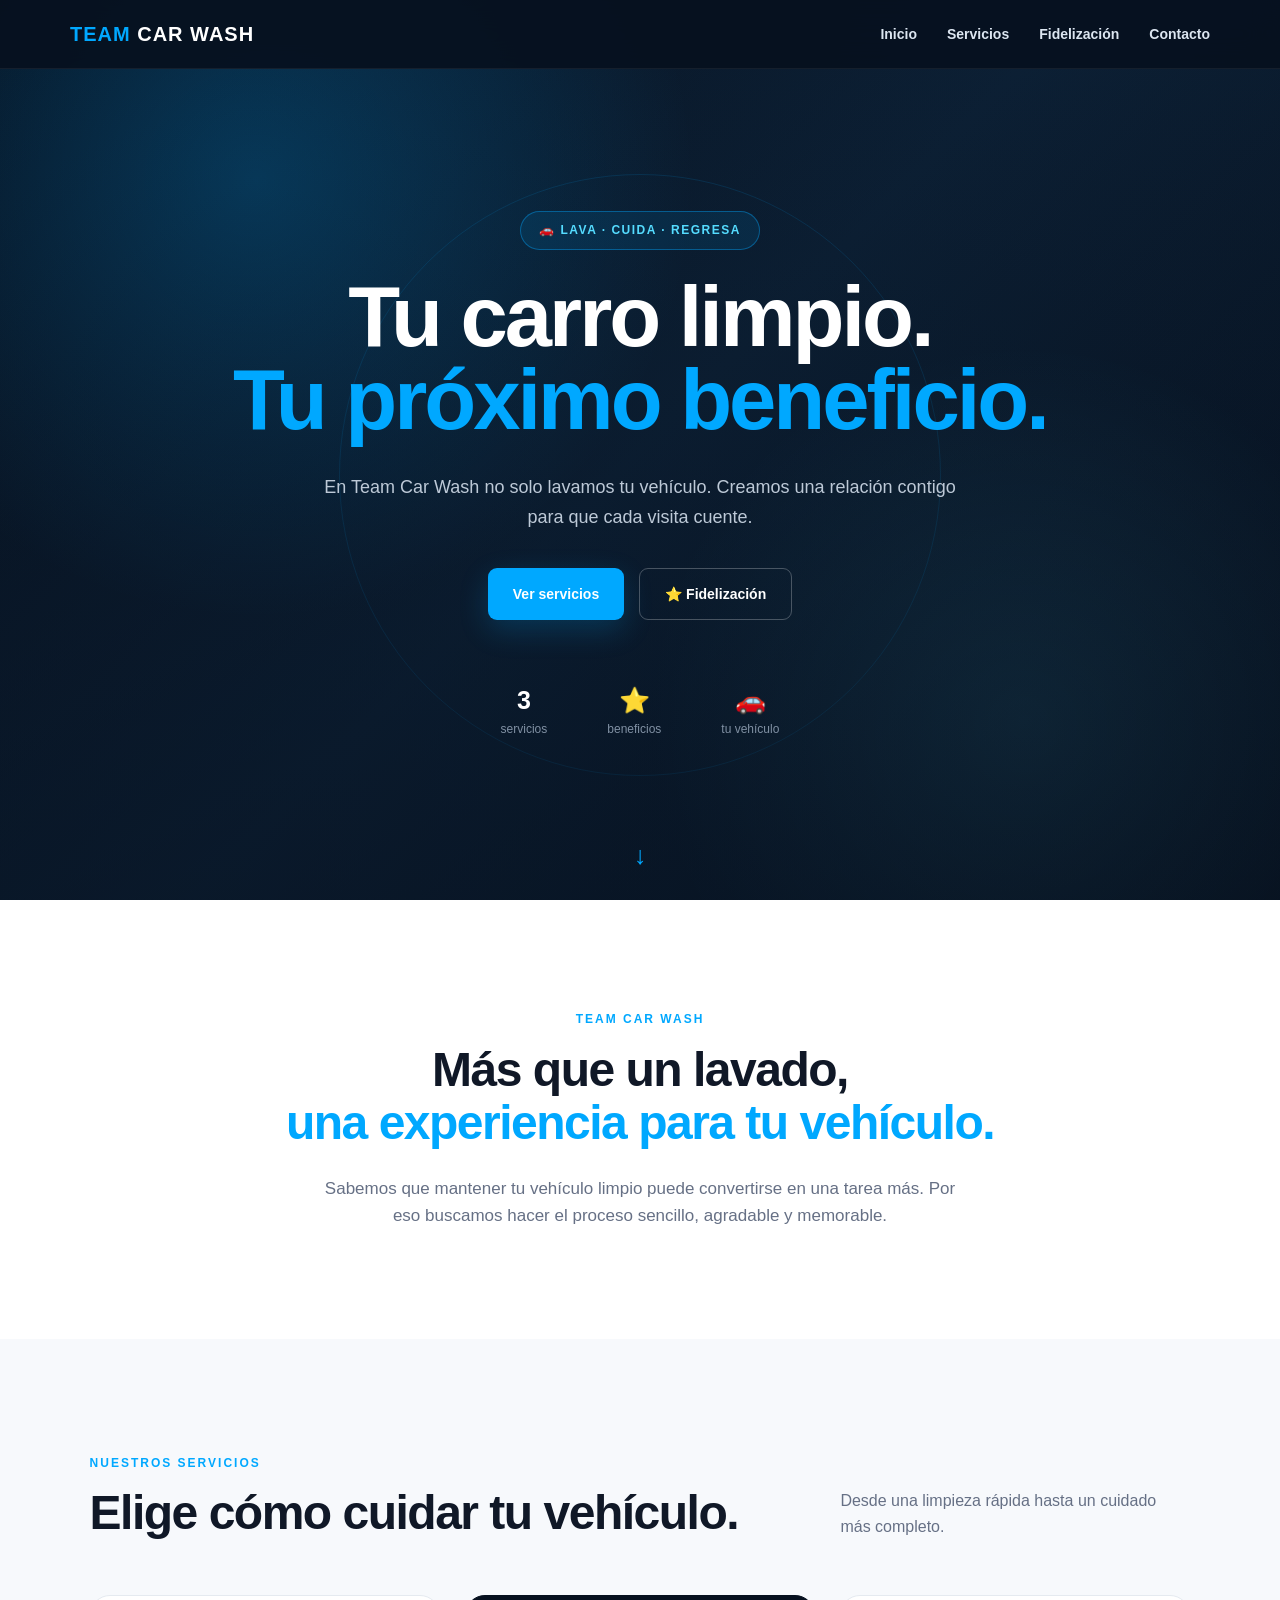
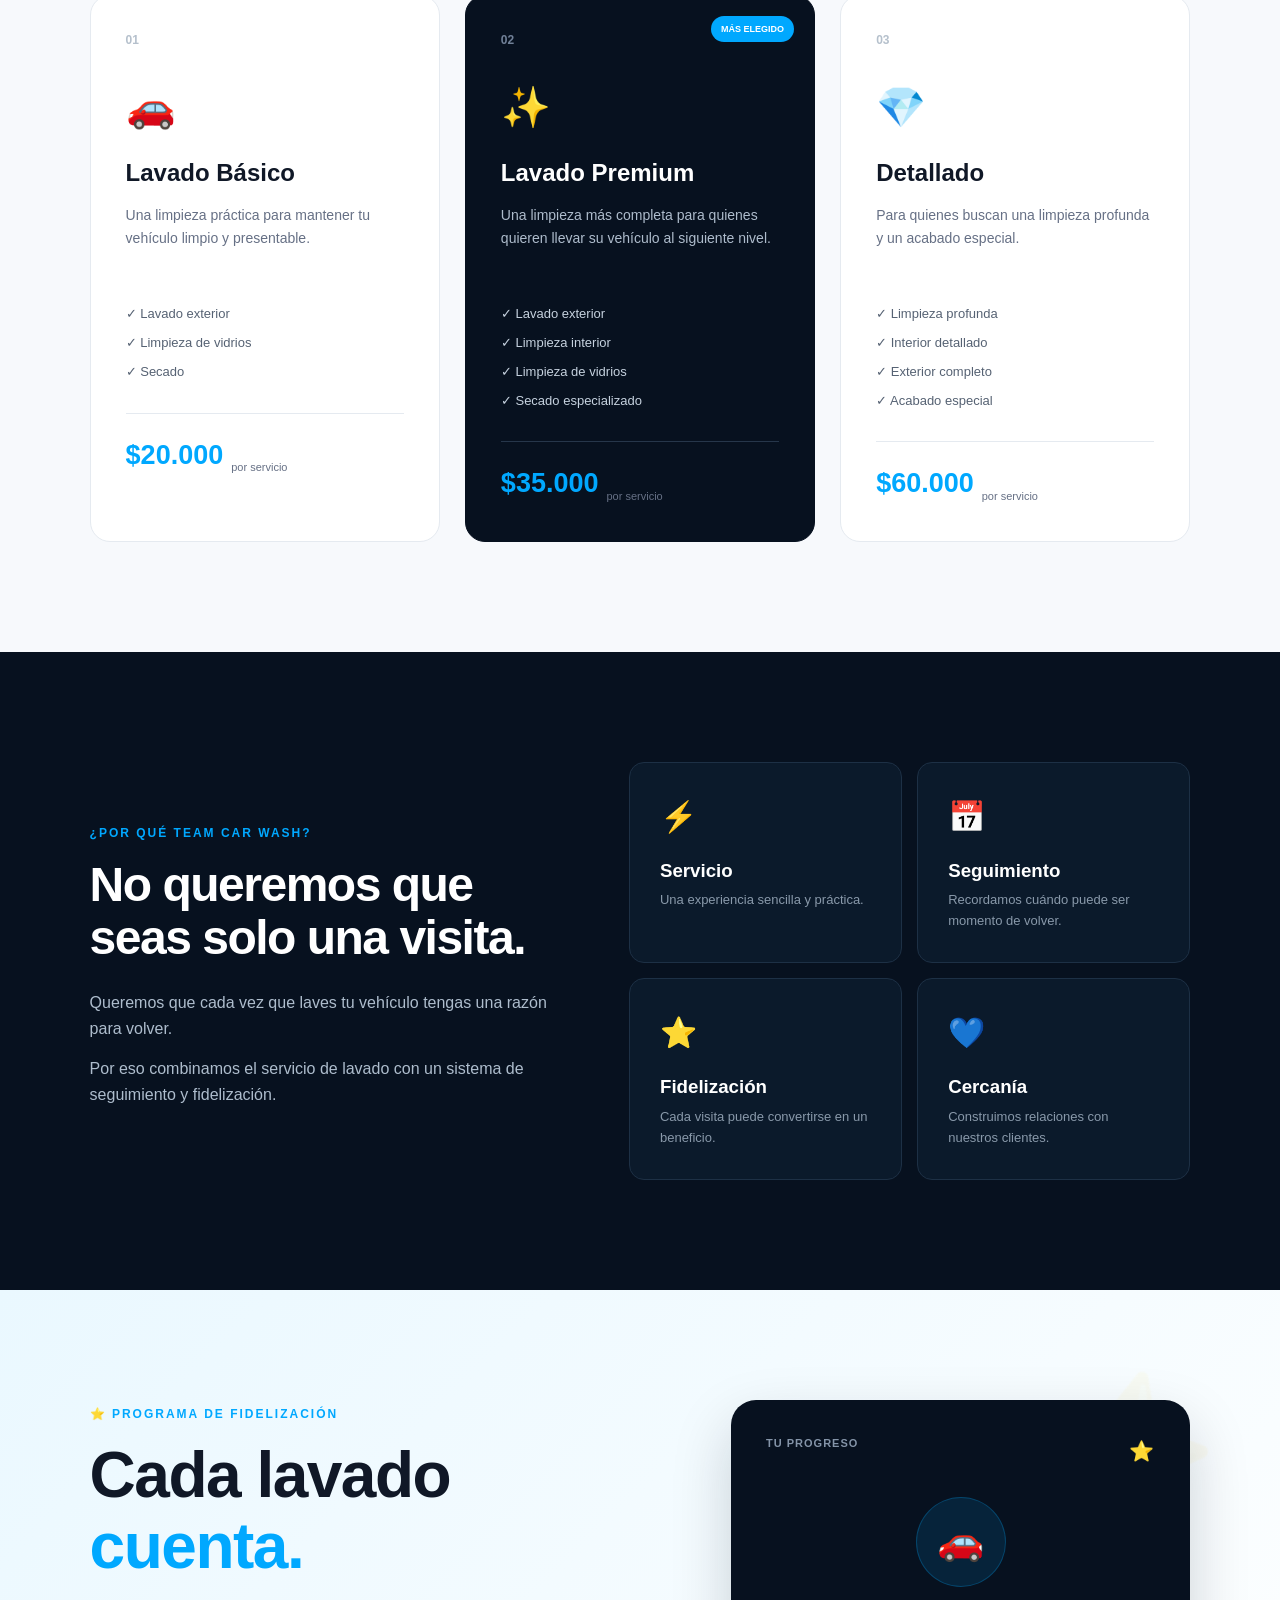
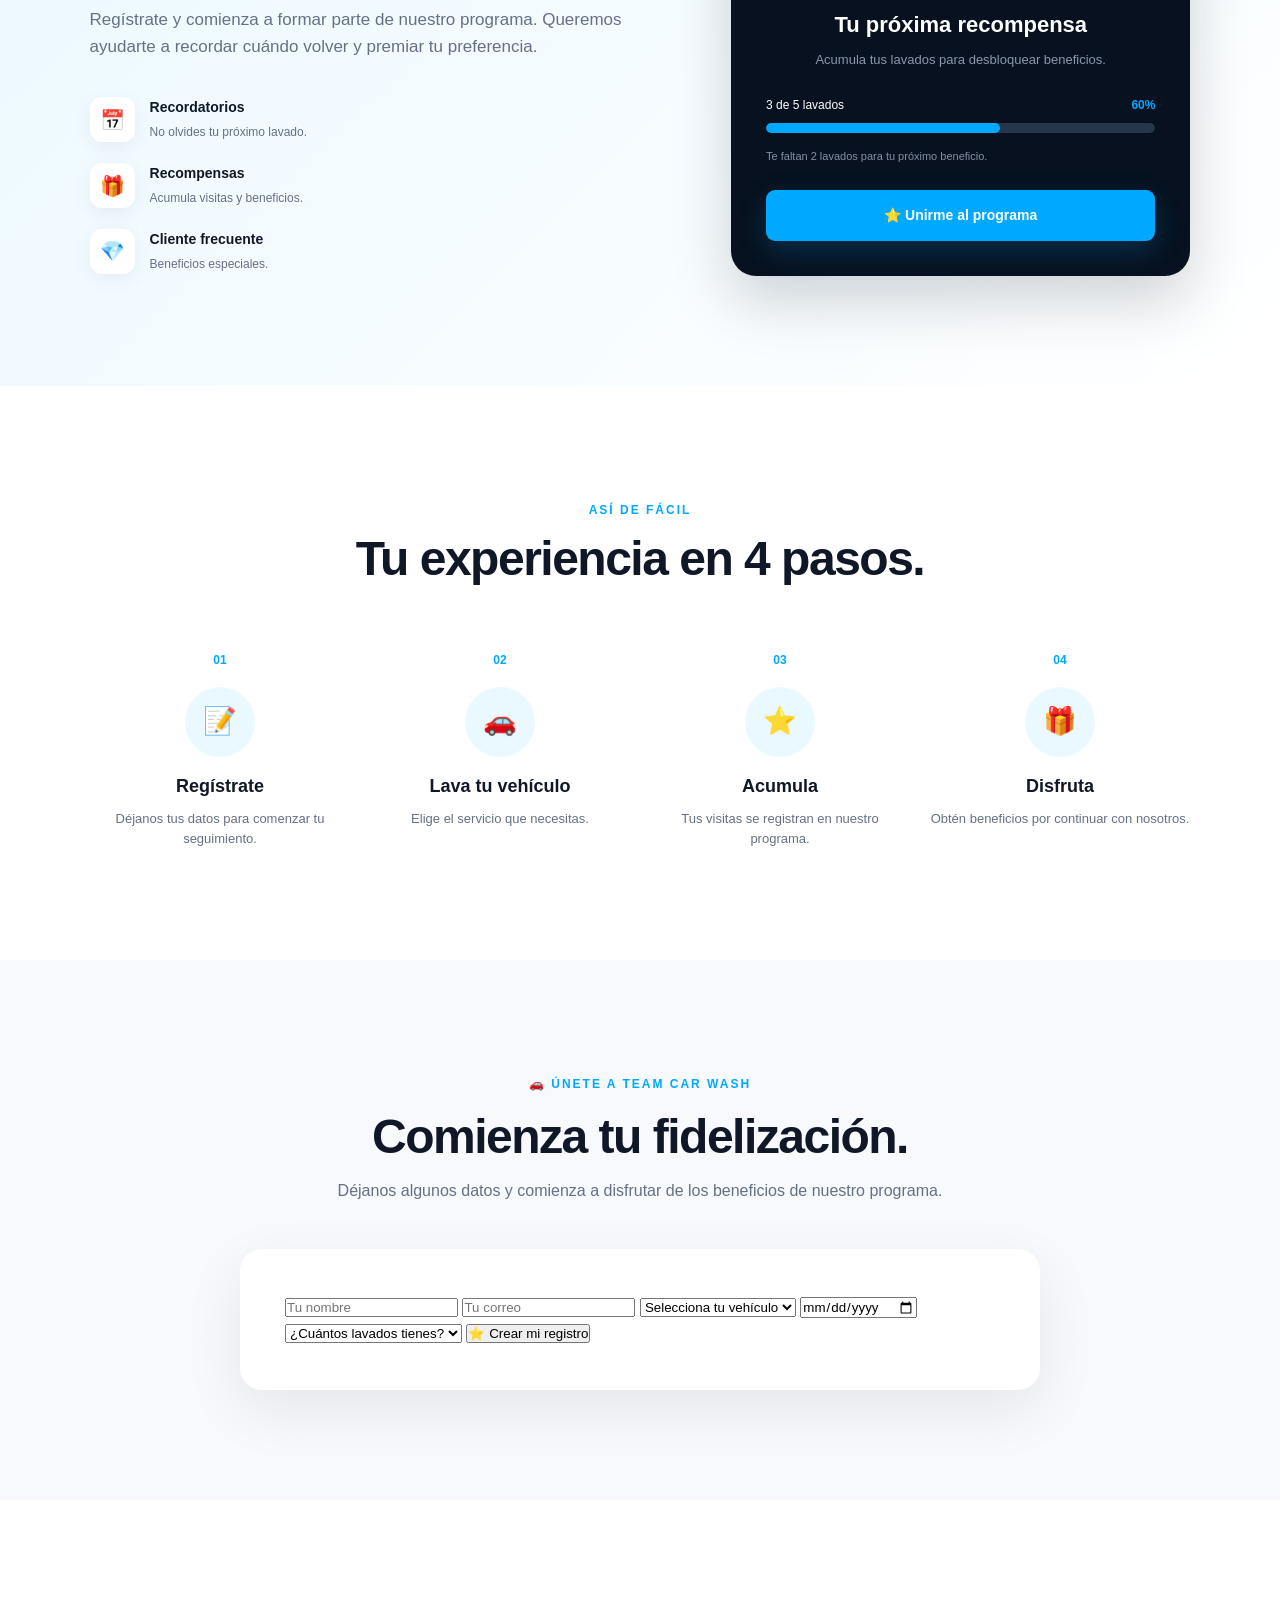
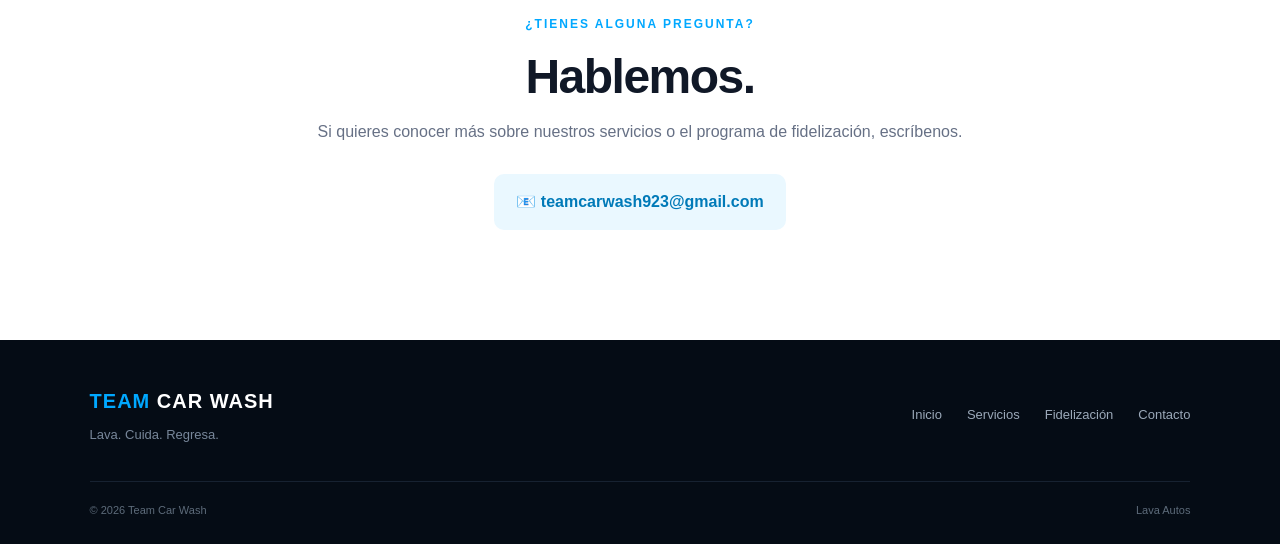
==== commit 607aedde: "Update index.html" ====
--- a/index.html
+++ b/index.html
@@ -962,166 +962,91 @@
 
             <div class="form-card">
 
-                <form
-                    id="formularioCliente">
-
-
-                    <div class="form-row">
-
-
-                        <div class="field">
-
-                            <label for="nombre">
-                                Nombre completo
-                            </label>
-
-                            <input
-                                type="text"
-                                id="nombre"
-                                name="nombre"
-                                placeholder="Ej. Juan Pérez"
-                                required>
-
-                        </div>
-
-
-                        <div class="field">
-
-                            <label for="correo">
-                                Correo electrónico
-                            </label>
-
-                            <input
-                                type="email"
-                                id="correo"
-                                name="correo"
-                                placeholder="Ej. juan@gmail.com"
-                                required>
-
-                        </div>
-
-
-                    </div>
-
-
-                    <div class="form-row">
-
-
-                        <div class="field">
-
-                            <label for="vehiculo">
-                                Tipo de vehículo
-                            </label>
-
-                            <select
-                                id="vehiculo"
-                                name="vehiculo"
-                                required>
-
-                                <option value="">
-                                    Selecciona
-                                </option>
-
-                                <option value="Automóvil">
-                                    🚗 Automóvil
-                                </option>
-
-                                <option value="Camioneta">
-                                    🚙 Camioneta
-                                </option>
-
-                                <option value="Moto">
-                                    🏍️ Moto
-                                </option>
-
-                                <option value="Otro">
-                                    🚘 Otro
-                                </option>
-
-                            </select>
-
-                        </div>
-
-
-                        <div class="field">
-
-                            <label for="ultimoLavado">
-                                Fecha del último lavado
-                            </label>
-
-                            <input
-                                type="date"
-                                id="ultimoLavado"
-                                name="ultimoLavado"
-                                required>
-
-                        </div>
-
-
-                    </div>
-
-
-                    <div class="field">
-
-                        <label for="lavados">
-
-                            ¿Cuántos lavados
-                            has realizado?
-
-                        </label>
-
-
-                        <select
-                            id="lavados"
-                            name="lavados"
-                            required>
-
-                            <option value="">
-                                Selecciona
-                            </option>
-
-                            <option value="1">
-                                1 lavado
-                            </option>
-
-                            <option value="2">
-                                2 lavados
-                            </option>
-
-                            <option value="3">
-                                3 lavados
-                            </option>
-
-                            <option value="4">
-                                4 lavados
-                            </option>
-
-                            <option value="5 o más">
-                                5 o más lavados
-                            </option>
-
-                        </select>
-
-                    </div>
-
-
-                    <button
-                        type="submit"
-                        class="submit-btn">
-
-                        ⭐ Crear mi registro
-
-                    </button>
-
-
-                    <div
-                        id="mensajeFormulario"
-                        class="form-message">
-
-                    </div>
-
-
-                </form>
+                <form id="formularioCliente">
+
+    <input
+        type="text"
+        name="nombre"
+        placeholder="Tu nombre"
+        required
+    >
+
+    <input
+        type="email"
+        name="correo"
+        placeholder="Tu correo"
+        required
+    >
+
+    <select name="vehiculo" required>
+
+        <option value="">
+            Selecciona tu vehículo
+        </option>
+
+        <option value="Automóvil">
+            Automóvil
+        </option>
+
+        <option value="Camioneta">
+            Camioneta
+        </option>
+
+        <option value="Moto">
+            Moto
+        </option>
+
+        <option value="Otro">
+            Otro
+        </option>
+
+    </select>
+
+
+    <input
+        type="date"
+        name="ultimoLavado"
+        required
+    >
+
+
+    <select name="lavados" required>
+
+        <option value="">
+            ¿Cuántos lavados tienes?
+        </option>
+
+        <option value="1">
+            1 lavado
+        </option>
+
+        <option value="2">
+            2 lavados
+        </option>
+
+        <option value="3">
+            3 lavados
+        </option>
+
+        <option value="4">
+            4 lavados
+        </option>
+
+        <option value="5 o más">
+            5 o más lavados
+        </option>
+
+    </select>
+
+
+    <button type="submit">
+        ⭐ Crear mi registro
+    </button>
+
+
+    <div id="mensajeFormulario"></div>
+
+</form>
 
             </div>
 
--- a/style.css
+++ b/style.css
@@ -1,187 +1,622 @@
-/* =====================================
-   FIDELIZACIÓN - TEAM CAR WASH
-===================================== */
-
-
-/* HEADER */
-
-.header-fidelizacion {
-    background: #07111f;
+/* =========================================
+   TEAM CAR WASH
+   ESTILOS GENERALES
+========================================= */
+
+* {
+    margin: 0;
+    padding: 0;
+    box-sizing: border-box;
+}
+
+
+html {
+    scroll-behavior: smooth;
+}
+
+
+body {
+    font-family: Arial, Helvetica, sans-serif;
+
+    background: #f7f9fc;
+
+    color: #101827;
+
+    line-height: 1.6;
+}
+
+
+a {
+    text-decoration: none;
+}
+
+
+button,
+input,
+select {
+    font-family: inherit;
+}
+
+
+/* =========================================
+   VARIABLES
+========================================= */
+
+:root {
+
+    --dark: #07111f;
+
+    --dark-2: #0d1b2d;
+
+    --blue: #00a8ff;
+
+    --blue-dark: #008bd3;
+
+    --cyan: #55dcff;
+
+    --white: #ffffff;
+
+    --light: #f7f9fc;
+
+    --gray: #667085;
+
+    --border: #e5eaf0;
+
+}
+
+
+/* =========================================
+   HEADER
+========================================= */
+
+.header {
+
+    position: fixed;
+
+    top: 0;
+    left: 0;
+
+    width: 100%;
+
+    z-index: 1000;
+
+    background:
+        rgba(7, 17, 31, 0.92);
+
+    backdrop-filter:
+        blur(15px);
+
+    border-bottom:
+        1px solid rgba(255,255,255,0.06);
+}
+
+
+.navbar {
+
+    max-width: 1200px;
+
+    margin: auto;
+
+    padding: 18px 30px;
+
+    display: flex;
+
+    align-items: center;
+
+    justify-content: space-between;
+
+}
+
+
+.logo {
+
     color: white;
-}
-
-.header-fidelizacion nav {
-    max-width: 1200px;
+
+    font-size: 20px;
+
+    font-weight: 800;
+
+    letter-spacing: 1px;
+}
+
+
+.logo span {
+
+    color: var(--blue);
+
+}
+
+
+.nav-links {
+
+    display: flex;
+
+    gap: 30px;
+
+    list-style: none;
+}
+
+
+.nav-links a {
+
+    color: #dce6f1;
+
+    font-size: 14px;
+
+    font-weight: 600;
+
+    transition: 0.3s;
+}
+
+
+.nav-links a:hover {
+
+    color: var(--blue);
+
+}
+
+
+.menu-btn {
+
+    display: none;
+
+    background: none;
+
+    border: none;
+
+    color: white;
+
+    font-size: 25px;
+
+    cursor: pointer;
+}
+
+
+/* =========================================
+   HERO
+========================================= */
+
+.hero {
+
+    min-height: 100vh;
+
+    position: relative;
+
+    display: flex;
+
+    align-items: center;
+
+    justify-content: center;
+
+    text-align: center;
+
+    padding:
+        130px 25px
+        80px;
+
+    color: white;
+
+    overflow: hidden;
+
+    background:
+
+        radial-gradient(
+            circle at 20% 20%,
+            rgba(0,168,255,0.25),
+            transparent 35%
+        ),
+
+        radial-gradient(
+            circle at 80% 80%,
+            rgba(85,220,255,0.12),
+            transparent 30%
+        ),
+
+        linear-gradient(
+            135deg,
+            #07111f,
+            #0c2035,
+            #07111f
+        );
+}
+
+
+.hero::before {
+
+    content: "";
+
+    position: absolute;
+
+    width: 600px;
+    height: 600px;
+
+    border-radius: 50%;
+
+    border:
+        1px solid
+        rgba(0,168,255,0.15);
+
+    animation:
+        rotateCircle
+        20s linear infinite;
+}
+
+
+@keyframes rotateCircle {
+
+    from {
+        transform: rotate(0deg);
+    }
+
+    to {
+        transform: rotate(360deg);
+    }
+
+}
+
+
+.hero-overlay {
+
+    position: absolute;
+
+    inset: 0;
+
+    background:
+        linear-gradient(
+            180deg,
+            transparent,
+            rgba(7,17,31,0.5)
+        );
+}
+
+
+.hero-content {
+
+    position: relative;
+
+    z-index: 2;
+
+    max-width: 900px;
+}
+
+
+.hero-tag {
+
+    display: inline-block;
+
+    padding: 9px 18px;
+
+    border-radius: 50px;
+
+    border:
+        1px solid
+        rgba(0,168,255,0.4);
+
+    background:
+        rgba(0,168,255,0.1);
+
+    color: var(--cyan);
+
+    font-size: 12px;
+
+    font-weight: 700;
+
+    letter-spacing: 1.5px;
+
+    margin-bottom: 25px;
+}
+
+
+.hero h1 {
+
+    font-size:
+        clamp(45px, 7vw, 85px);
+
+    line-height: 0.98;
+
+    letter-spacing: -3px;
+
+    margin-bottom: 30px;
+}
+
+
+.hero h1 span {
+
+    color: var(--blue);
+
+}
+
+
+.hero p {
+
+    max-width: 650px;
+
     margin: auto;
-    padding: 20px 6%;
+
+    color: #bdc9d7;
+
+    font-size: 18px;
+
+    line-height: 1.7;
+}
+
+
+.hero-buttons {
+
+    margin-top: 35px;
 
     display: flex;
+
+    justify-content: center;
+
+    gap: 15px;
+
+    flex-wrap: wrap;
+}
+
+
+.btn {
+
+    display: inline-flex;
+
+    align-items: center;
+
+    justify-content: center;
+
+    padding:
+        14px 25px;
+
+    border-radius: 9px;
+
+    font-size: 14px;
+
+    font-weight: 700;
+
+    transition: 0.3s;
+}
+
+
+.btn-primary {
+
+    background:
+        var(--blue);
+
+    color: white;
+
+    box-shadow:
+        0 10px 30px
+        rgba(0,168,255,0.2);
+}
+
+
+.btn-primary:hover {
+
+    background:
+        var(--blue-dark);
+
+    transform:
+        translateY(-3px);
+}
+
+
+.btn-outline {
+
+    color: white;
+
+    border:
+        1px solid
+        rgba(255,255,255,0.25);
+}
+
+
+.btn-outline:hover {
+
+    border-color:
+        var(--blue);
+
+    color:
+        var(--cyan);
+}
+
+
+.hero-stats {
+
+    margin-top: 60px;
+
+    display: flex;
+
+    justify-content: center;
+
+    gap: 60px;
+}
+
+
+.hero-stats div {
+
+    display: flex;
+
+    flex-direction: column;
+}
+
+
+.hero-stats strong {
+
+    font-size: 25px;
+
+    color: white;
+}
+
+
+.hero-stats span {
+
+    color: #8090a3;
+
+    font-size: 12px;
+
+}
+
+
+.scroll-indicator {
+
+    position: absolute;
+
+    bottom: 25px;
+
+    color:
+        var(--blue);
+
+    font-size: 25px;
+
+    animation:
+        bounce 1.5s infinite;
+}
+
+
+@keyframes bounce {
+
+    0%, 100% {
+        transform:
+            translateY(0);
+    }
+
+    50% {
+        transform:
+            translateY(8px);
+    }
+
+}
+
+
+/* =========================================
+   SECCIONES
+========================================= */
+
+.section {
+
+    padding:
+        110px 7%;
+}
+
+
+.section-tag {
+
+    color:
+        var(--blue);
+
+    font-size: 12px;
+
+    font-weight: 800;
+
+    letter-spacing: 2px;
+}
+
+
+.section h2 {
+
+    font-size:
+        clamp(32px, 4vw, 48px);
+
+    line-height: 1.1;
+
+    letter-spacing: -1.5px;
+}
+
+
+.section-description {
+
+    max-width: 650px;
+
+    margin:
+        25px auto 0;
+
+    color:
+        var(--gray);
+
+    font-size: 17px;
+}
+
+
+/* =========================================
+   INTRO
+========================================= */
+
+.intro {
+
+    text-align: center;
+
+    background: white;
+}
+
+
+.intro h2 {
+
+    margin-top: 15px;
+}
+
+
+.intro h2 span {
+
+    color:
+        var(--blue);
+}
+
+
+.intro p {
+
+    margin-left: auto;
+
+    margin-right: auto;
+}
+
+
+/* =========================================
+   SERVICES
+========================================= */
+
+.services {
+
+    background:
+        var(--light);
+}
+
+
+.section-header {
+
+    max-width: 1150px;
+
+    margin:
+        auto auto 55px;
+
+    display: flex;
+
+    align-items: end;
+
     justify-content: space-between;
-    align-items: center;
-}
-
-.header-fidelizacion h1 {
-    font-size: 22px;
-    letter-spacing: 1px;
-}
-
-.header-fidelizacion h1 span {
-    color: #00a8ff;
-}
-
-.header-fidelizacion ul {
-    display: flex;
-    gap: 30px;
-    list-style: none;
-}
-
-.header-fidelizacion a {
-    color: white;
-    text-decoration: none;
-    font-weight: bold;
-}
-
-.header-fidelizacion a:hover {
-    color: #00a8ff;
-}
-
-
-/* HERO */
-
-.hero-fidelizacion {
-    background:
-        linear-gradient(
-            rgba(7,17,31,0.92),
-            rgba(7,17,31,0.92)
-        );
-
-    color: white;
-
-    min-height: 520px;
-
-    display: flex;
-    align-items: center;
-    justify-content: center;
-
-    text-align: center;
-
-    padding: 80px 20px;
-}
-
-.hero-contenido {
-    max-width: 850px;
-}
-
-.etiqueta {
-    display: inline-block;
-
-    background: rgba(0,168,255,0.15);
-
-    color: #00a8ff;
-
-    border: 1px solid rgba(0,168,255,0.4);
-
-    padding: 9px 18px;
-
-    border-radius: 50px;
-
-    font-size: 13px;
-
-    font-weight: bold;
-
-    margin-bottom: 25px;
-}
-
-.hero-fidelizacion h2 {
-    font-size: 55px;
-    line-height: 1.05;
-
-    margin-bottom: 25px;
-}
-
-.hero-fidelizacion h2 span {
-    color: #00a8ff;
-}
-
-.hero-fidelizacion p {
-    max-width: 680px;
+
+    gap: 40px;
+}
+
+
+.section-header h2 {
+
+    margin-top: 12px;
+}
+
+
+.section-header > p {
+
+    max-width: 350px;
+
+    color:
+        var(--gray);
+}
+
+
+.services-grid {
+
+    max-width: 1150px;
 
     margin: auto;
-
-    font-size: 18px;
-
-    line-height: 1.7;
-
-    opacity: 0.85;
-}
-
-
-/* BOTÓN PRINCIPAL */
-
-.boton-principal {
-    display: inline-block;
-
-    margin-top: 35px;
-
-    padding: 16px 30px;
-
-    background: #00a8ff;
-
-    color: white;
-
-    text-decoration: none;
-
-    border-radius: 10px;
-
-    font-weight: bold;
-
-    transition: 0.3s;
-}
-
-.boton-principal:hover {
-    transform: translateY(-4px);
-
-    background: #008ed6;
-}
-
-
-/* BENEFICIOS */
-
-.beneficios-fidelizacion {
-    padding: 100px 8%;
-
-    background: #f5f7fa;
-
-    text-align: center;
-}
-
-.titulo-seccion > span {
-    color: #00a8ff;
-
-    font-size: 13px;
-
-    font-weight: bold;
-
-    letter-spacing: 2px;
-}
-
-.titulo-seccion h2 {
-    font-size: 38px;
-
-    margin: 12px 0;
-}
-
-.titulo-seccion p {
-    color: #666;
-
-    font-size: 17px;
-}
-
-
-.beneficios-grid {
-    max-width: 1100px;
-
-    margin: 55px auto 0;
 
     display: grid;
 
@@ -191,434 +626,1223 @@
     gap: 25px;
 }
 
-.beneficio-item {
+
+.service-card {
+
+    position: relative;
+
     background: white;
 
-    padding: 40px 30px;
-
-    border-radius: 18px;
+    border:
+        1px solid
+        var(--border);
+
+    border-radius: 20px;
+
+    padding: 35px;
+
+    overflow: hidden;
+
+    transition: 0.35s;
+}
+
+
+.service-card:hover {
+
+    transform:
+        translateY(-8px);
 
     box-shadow:
-        0 10px 35px rgba(0,0,0,0.06);
+        0 20px 50px
+        rgba(7,17,31,0.1);
+}
+
+
+.service-card.featured {
+
+    background:
+        var(--dark);
+
+    color: white;
+
+    border-color:
+        var(--dark);
+}
+
+
+.popular {
+
+    position: absolute;
+
+    top: 20px;
+
+    right: 20px;
+
+    padding:
+        6px 10px;
+
+    background:
+        var(--blue);
+
+    color: white;
+
+    border-radius: 20px;
+
+    font-size: 9px;
+
+    font-weight: 800;
+}
+
+
+.service-number {
+
+    color:
+        #b5c0cc;
+
+    font-size: 12px;
+
+    font-weight: 700;
+}
+
+
+.service-card.featured
+.service-number {
+
+    color:
+        #718198;
+}
+
+
+.service-icon {
+
+    font-size: 40px;
+
+    margin:
+        25px 0 15px;
+}
+
+
+.service-card h3 {
+
+    font-size: 24px;
+
+    margin-bottom: 12px;
+}
+
+
+.service-card > p {
+
+    color:
+        var(--gray);
+
+    font-size: 14px;
+
+    min-height: 75px;
+}
+
+
+.service-card.featured > p {
+
+    color:
+        #aebccc;
+}
+
+
+.service-card ul {
+
+    list-style: none;
+
+    margin-top: 25px;
+
+    display: grid;
+
+    gap: 8px;
+}
+
+
+.service-card li {
+
+    font-size: 13px;
+
+    color:
+        #566273;
+}
+
+
+.service-card.featured li {
+
+    color:
+        #c6d2df;
+}
+
+
+.service-bottom {
+
+    margin-top: 30px;
+
+    padding-top: 20px;
+
+    border-top:
+        1px solid
+        var(--border);
+
+    display: flex;
+
+    align-items: end;
+
+    gap: 8px;
+}
+
+
+.service-card.featured
+.service-bottom {
+
+    border-color:
+        #26364a;
+}
+
+
+.service-bottom strong {
+
+    font-size: 27px;
+
+    color:
+        var(--blue);
+}
+
+
+.service-bottom span {
+
+    font-size: 11px;
+
+    color:
+        var(--gray);
+
+}
+
+
+/* =========================================
+   WHY
+========================================= */
+
+.why {
+
+    background:
+        var(--dark);
+
+    color: white;
+}
+
+
+.why-content {
+
+    max-width: 1150px;
+
+    margin: auto;
+
+    display: grid;
+
+    grid-template-columns:
+        0.9fr 1.1fr;
+
+    gap: 80px;
+
+    align-items: center;
+}
+
+
+.why-text h2 {
+
+    margin:
+        15px 0 25px;
+}
+
+
+.why-text p {
+
+    color:
+        #aebdcd;
+
+    margin-bottom: 15px;
+}
+
+
+.why-grid {
+
+    display: grid;
+
+    grid-template-columns:
+        repeat(2, 1fr);
+
+    gap: 15px;
+}
+
+
+.why-card {
+
+    padding: 30px;
+
+    border:
+        1px solid
+        #1d3045;
+
+    border-radius: 15px;
+
+    background:
+        #0b1a2b;
 
     transition: 0.3s;
 }
 
-.beneficio-item:hover {
-    transform: translateY(-8px);
-}
-
-.icono {
-    width: 65px;
-    height: 65px;
+
+.why-card:hover {
+
+    border-color:
+        var(--blue);
+
+    transform:
+        translateY(-4px);
+}
+
+
+.why-card > span {
+
+    font-size: 30px;
+}
+
+
+.why-card h3 {
+
+    margin:
+        15px 0 5px;
+}
+
+
+.why-card p {
+
+    color:
+        #8999aa;
+
+    font-size: 13px;
+}
+
+
+/* =========================================
+   FIDELIZACIÓN
+========================================= */
+
+.loyalty {
+
+    position: relative;
+
+    overflow: hidden;
+
+    background:
+        linear-gradient(
+            135deg,
+            #eaf8ff,
+            white
+        );
+}
+
+
+.loyalty-decoration {
+
+    position: absolute;
+
+    right: 5%;
+
+    top: 40px;
+
+    font-size: 150px;
+
+    opacity: 0.05;
+
+    transform:
+        rotate(15deg);
+}
+
+
+.loyalty-content {
+
+    max-width: 1150px;
 
     margin: auto;
 
+    display: grid;
+
+    grid-template-columns:
+        1.1fr 0.9fr;
+
+    gap: 80px;
+
+    align-items: center;
+
+    position: relative;
+}
+
+
+.loyalty-text h2 {
+
+    font-size:
+        clamp(40px, 5vw, 65px);
+
+    margin:
+        15px 0 25px;
+}
+
+
+.loyalty-text h2 span {
+
+    color:
+        var(--blue);
+}
+
+
+.loyalty-text > p {
+
+    max-width: 580px;
+
+    color:
+        var(--gray);
+
+    font-size: 17px;
+}
+
+
+.loyalty-benefits {
+
+    margin-top: 35px;
+
+    display: grid;
+
+    gap: 18px;
+}
+
+
+.loyalty-benefits > div {
+
     display: flex;
 
     align-items: center;
+
+    gap: 15px;
+}
+
+
+.loyalty-benefits > div > span {
+
+    width: 45px;
+
+    height: 45px;
+
+    display: flex;
+
+    align-items: center;
+
     justify-content: center;
 
-    background: #e8f7ff;
-
-    border-radius: 15px;
-
-    font-size: 30px;
-}
-
-.beneficio-item h3 {
+    background: white;
+
+    border-radius: 12px;
+
+    font-size: 20px;
+
+    box-shadow:
+        0 5px 20px
+        rgba(0,0,0,0.06);
+}
+
+
+.loyalty-benefits strong {
+
+    display: block;
+
+    font-size: 14px;
+}
+
+
+.loyalty-benefits small {
+
+    color:
+        var(--gray);
+
+    font-size: 12px;
+}
+
+
+/* TARJETA */
+
+.loyalty-card {
+
+    background:
+        var(--dark);
+
+    color: white;
+
+    border-radius: 25px;
+
+    padding: 35px;
+
+    box-shadow:
+        0 25px 60px
+        rgba(7,17,31,0.18);
+}
+
+
+.loyalty-card-top {
+
+    display: flex;
+
+    justify-content: space-between;
+
+    color:
+        #8494a8;
+
+    font-size: 11px;
+
+    font-weight: 800;
+
+    letter-spacing: 1px;
+}
+
+
+.loyalty-card-top strong {
+
+    color:
+        var(--blue);
+
+    font-size: 20px;
+}
+
+
+.car-circle {
+
+    width: 90px;
+
+    height: 90px;
+
+    margin:
+        30px auto 20px;
+
+    border-radius: 50%;
+
+    display: flex;
+
+    align-items: center;
+
+    justify-content: center;
+
+    background:
+        rgba(0,168,255,0.12);
+
+    border:
+        1px solid
+        rgba(0,168,255,0.25);
+
+    font-size: 38px;
+}
+
+
+.loyalty-card h3 {
+
+    text-align: center;
+
+    font-size: 22px;
+}
+
+
+.loyalty-card > p {
+
+    text-align: center;
+
+    color:
+        #8999aa;
+
+    font-size: 13px;
+
+    margin:
+        8px 0 25px;
+}
+
+
+.progress-info {
+
+    display: flex;
+
+    justify-content: space-between;
+
+    font-size: 12px;
+
+    margin-bottom: 8px;
+}
+
+
+.progress-info strong {
+
+    color:
+        var(--blue);
+}
+
+
+.progress-bar {
+
+    height: 10px;
+
+    border-radius: 20px;
+
+    background:
+        #24364a;
+
+    overflow: hidden;
+}
+
+
+.progress-bar div {
+
+    height: 100%;
+
+    border-radius: 20px;
+
+    background:
+        var(--blue);
+}
+
+
+.loyalty-card > small {
+
+    display: block;
+
+    margin-top: 15px;
+
+    color:
+        #8292a4;
+
+    font-size: 11px;
+}
+
+
+.full {
+
+    width: 100%;
+
+    margin-top: 25px;
+}
+
+
+/* =========================================
+   STEPS
+========================================= */
+
+.steps {
+
+    background: white;
+}
+
+
+.centered {
+
+    display: block;
+
+    text-align: center;
+}
+
+
+.centered h2 {
+
+    margin-top: 12px;
+}
+
+
+.steps-grid {
+
+    max-width: 1100px;
+
+    margin:
+        60px auto 0;
+
+    display: grid;
+
+    grid-template-columns:
+        repeat(4, 1fr);
+
+    gap: 20px;
+}
+
+
+.step {
+
+    text-align: center;
+
+    position: relative;
+}
+
+
+.step > span {
+
+    color:
+        var(--blue);
+
+    font-size: 12px;
+
+    font-weight: 800;
+}
+
+
+.step > div {
+
+    width: 70px;
+
+    height: 70px;
+
+    margin:
+        15px auto;
+
+    display: flex;
+
+    align-items: center;
+
+    justify-content: center;
+
+    background:
+        #eaf8ff;
+
+    border-radius: 50%;
+
+    font-size: 27px;
+}
+
+
+.step h3 {
+
+    font-size: 18px;
+
+    margin-bottom: 8px;
+}
+
+
+.step p {
+
+    color:
+        var(--gray);
+
+    font-size: 13px;
+}
+
+
+/* =========================================
+   FORMULARIO
+========================================= */
+
+.register {
+
+    background:
+        var(--light);
+}
+
+
+.register-header {
+
+    max-width: 700px;
+
+    margin: auto;
+
+    text-align: center;
+}
+
+
+.register-header h2 {
+
+    margin:
+        15px 0;
+}
+
+
+.register-header p {
+
+    color:
+        var(--gray);
+
+    font-size: 16px;
+}
+
+
+.form-card {
+
+    max-width: 800px;
+
+    margin:
+        45px auto 0;
+
+    padding: 45px;
+
+    background: white;
+
+    border-radius: 22px;
+
+    box-shadow:
+        0 20px 60px
+        rgba(7,17,31,0.08);
+}
+
+
+.form-row {
+
+    display: grid;
+
+    grid-template-columns:
+        repeat(2, 1fr);
+
+    gap: 20px;
+}
+
+
+.field {
+
+    margin-bottom: 22px;
+}
+
+
+.field label {
+
+    display: block;
+
+    margin-bottom: 8px;
+
+    font-size: 13px;
+
+    font-weight: 700;
+}
+
+
+.field input,
+.field select {
+
+    width: 100%;
+
+    padding: 15px;
+
+    border:
+        1px solid
+        #dce2e9;
+
+    border-radius: 9px;
+
+    background:
+        #fbfcfd;
+
+    font-size: 14px;
+
+    transition: 0.2s;
+}
+
+
+.field input:focus,
+.field select:focus {
+
+    outline: none;
+
+    border-color:
+        var(--blue);
+
+    box-shadow:
+        0 0 0 3px
+        rgba(0,168,255,0.1);
+
+    background: white;
+}
+
+
+.submit-btn {
+
+    width: 100%;
+
+    padding: 16px;
+
+    border: none;
+
+    border-radius: 9px;
+
+    background:
+        var(--blue);
+
+    color: white;
+
+    font-size: 15px;
+
+    font-weight: 700;
+
+    cursor: pointer;
+
+    transition: 0.3s;
+}
+
+
+.submit-btn:hover {
+
+    background:
+        var(--blue-dark);
+
+    transform:
+        translateY(-2px);
+}
+
+
+.form-message {
+
     margin-top: 20px;
-}
-
-.beneficio-item p {
-    color: #666;
-
-    line-height: 1.6;
-}
-
-
-/* PROGRESO */
-
-.progreso-seccion {
-    background: #07111f;
+
+    text-align: center;
+
+    font-size: 14px;
+
+    font-weight: 700;
+}
+
+
+/* =========================================
+   CONTACTO
+========================================= */
+
+.contact {
+
+    background:
+        white;
+
+    text-align: center;
+}
+
+
+.contact-box {
+
+    max-width: 750px;
+
+    margin: auto;
+}
+
+
+.contact-box h2 {
+
+    margin:
+        15px 0;
+}
+
+
+.contact-box p {
+
+    color:
+        var(--gray);
+
+    margin-bottom: 30px;
+}
+
+
+.email-btn {
+
+    display: inline-flex;
+
+    align-items: center;
+
+    gap: 10px;
+
+    padding:
+        15px 22px;
+
+    background:
+        #eaf8ff;
+
+    color:
+        #007ab8;
+
+    border-radius: 10px;
+
+    font-weight: 700;
+
+    transition: 0.3s;
+}
+
+
+.email-btn:hover {
+
+    background:
+        var(--blue);
 
     color: white;
-
-    padding: 100px 8%;
-}
-
-.progreso-contenido {
-    max-width: 1100px;
+}
+
+
+/* =========================================
+   FOOTER
+========================================= */
+
+footer {
+
+    background:
+        #050c15;
+
+    color: white;
+
+    padding:
+        45px 7% 25px;
+}
+
+
+.footer-content {
+
+    max-width: 1150px;
 
     margin: auto;
 
-    display: grid;
-
-    grid-template-columns:
-        1fr 1fr;
-
-    gap: 60px;
+    display: flex;
+
+    justify-content: space-between;
+
+    gap: 30px;
+}
+
+
+.footer-content p {
+
+    margin-top: 8px;
+
+    color:
+        #78879a;
+
+    font-size: 13px;
+}
+
+
+.footer-links {
+
+    display: flex;
+
+    gap: 25px;
 
     align-items: center;
 }
 
-.mini-titulo {
-    color: #00a8ff;
+
+.footer-links a {
+
+    color:
+        #9ba9b9;
 
     font-size: 13px;
-
-    font-weight: bold;
-
-    letter-spacing: 2px;
-}
-
-.progreso-contenido h2 {
-    font-size: 40px;
-
-    line-height: 1.2;
-}
-
-.progreso-contenido > div > p {
-    color: #b8c0ca;
-
-    line-height: 1.6;
-}
-
-
-.progreso-card {
-    background: #101d2e;
-
-    padding: 35px;
-
-    border-radius: 18px;
-
-    border: 1px solid #203247;
-}
-
-.progreso-top {
+}
+
+
+.footer-links a:hover {
+
+    color:
+        var(--blue);
+}
+
+
+.footer-bottom {
+
+    max-width: 1150px;
+
+    margin:
+        35px auto 0;
+
+    padding-top: 20px;
+
+    border-top:
+        1px solid
+        #172231;
+
     display: flex;
 
     justify-content: space-between;
 
-    margin-bottom: 20px;
-}
-
-.progreso-top strong {
-    color: #00a8ff;
-}
-
-.barra {
-    width: 100%;
-
-    height: 14px;
-
-    background: #26384d;
-
-    border-radius: 20px;
-
-    overflow: hidden;
-}
-
-.progreso-barra {
-    height: 100%;
-
-    background: #00a8ff;
-
-    border-radius: 20px;
-}
-
-.progreso-card p {
-    color: #c3ccd6;
-
-    margin-top: 20px;
-}
-
-
-/* RECOMPENSAS */
-
-.recompensas {
-    padding: 100px 8%;
-
-    text-align: center;
-
-    background: white;
-}
-
-.recompensas-grid {
-    max-width: 1100px;
-
-    margin: 50px auto 0;
-
-    display: grid;
-
-    grid-template-columns:
-        repeat(3, 1fr);
-
-    gap: 25px;
-}
-
-.recompensa-card {
-    position: relative;
-
-    text-align: left;
-
-    padding: 35px;
-
-    border: 1px solid #e5e7eb;
-
-    border-radius: 18px;
-
-    transition: 0.3s;
-}
-
-.recompensa-card:hover {
-    transform: translateY(-6px);
-
-    box-shadow:
-        0 10px 30px rgba(0,0,0,0.08);
-}
-
-.recompensa-card > span {
-    color: #00a8ff;
-
-    font-weight: bold;
-
-    font-size: 14px;
-}
-
-.recompensa-card h3 {
-    font-size: 25px;
-
-    margin: 20px 0 10px;
-}
-
-.recompensa-card p {
-    color: #666;
-
-    line-height: 1.6;
-}
-
-.recompensa-card strong {
-    display: inline-block;
-
-    margin-top: 15px;
-
-    color: #00a8ff;
-
-    font-size: 12px;
-}
-
-.recompensa-card.destacada {
-    border: 2px solid #00a8ff;
-
-    background: #f7fcff;
-}
-
-
-/* FORMULARIO */
-
-.registro {
-    padding: 100px 20px;
-
-    background: #f5f7fa;
-}
-
-.registro-intro {
-    max-width: 700px;
-
-    margin: auto;
-
-    text-align: center;
-}
-
-.registro-intro > span {
-    color: #00a8ff;
-
-    font-size: 13px;
-
-    font-weight: bold;
-
-    letter-spacing: 1px;
-}
-
-.registro-intro h2 {
-    font-size: 42px;
-
-    margin: 15px 0;
-}
-
-.registro-intro p {
-    color: #666;
-
-    line-height: 1.6;
-}
-
-
-.formulario-card {
-    max-width: 700px;
-
-    margin: 45px auto 0;
-
-    background: white;
-
-    padding: 45px;
-
-    border-radius: 20px;
-
-    box-shadow:
-        0 15px 50px rgba(0,0,0,0.08);
-}
-
-
-.campo {
-    margin-bottom: 22px;
-
-    text-align: left;
-}
-
-.campo label {
-    display: block;
-
-    margin-bottom: 8px;
-
-    font-weight: bold;
-
-    color: #182433;
-}
-
-.campo input,
-.campo select {
-    width: 100%;
-
-    box-sizing: border-box;
-
-    padding: 15px;
-
-    border: 1px solid #dce1e7;
-
-    border-radius: 10px;
-
-    font-size: 15px;
-
-    background: #fafbfc;
-
-    transition: 0.2s;
-}
-
-.campo input:focus,
-.campo select:focus {
-    outline: none;
-
-    border-color: #00a8ff;
-
-    background: white;
-
-    box-shadow:
-        0 0 0 3px rgba(0,168,255,0.1);
-}
-
-
-.boton-registro {
-    width: 100%;
-
-    padding: 17px;
-
-    border: none;
-
-    border-radius: 10px;
-
-    background: #00a8ff;
-
-    color: white;
-
-    font-size: 16px;
-
-    font-weight: bold;
-
-    cursor: pointer;
-
-    transition: 0.3s;
-}
-
-.boton-registro:hover {
-    background: #008ed6;
-
-    transform: translateY(-2px);
-}
-
-
-#mensajeFormulario {
-    margin-top: 25px;
-
-    text-align: center;
-
-    font-weight: bold;
-}
-
-
-/* FOOTER */
-
-footer {
-    background: #050d17;
-
-    color: white;
-
-    text-align: center;
-
-    padding: 50px 20px;
-}
-
-footer h3 {
-    letter-spacing: 2px;
-}
-
-footer p {
-    color: #aeb8c4;
-}
-
-footer small {
-    display: block;
-
-    margin-top: 25px;
-
-    color: #667384;
-}
-
-
-/* =====================================
+    color:
+        #5d6b7a;
+
+    font-size: 11px;
+}
+
+
+/* =========================================
    RESPONSIVE
-===================================== */
-
-@media (max-width: 800px) {
-
-    .header-fidelizacion nav {
+========================================= */
+
+@media (max-width: 900px) {
+
+
+    .menu-btn {
+
+        display: block;
+
+    }
+
+
+    .nav-links {
+
+        position: absolute;
+
+        top: 70px;
+
+        left: 0;
+
+        width: 100%;
+
+        padding: 25px;
+
         flex-direction: column;
 
-        gap: 20px;
-    }
-
-    .header-fidelizacion ul {
-        gap: 15px;
-
-        padding: 0;
-    }
-
-    .hero-fidelizacion h2 {
-        font-size: 38px;
-    }
-
-    .beneficios-grid,
-    .recompensas-grid,
-    .progreso-contenido {
-        grid-template-columns: 1fr;
-    }
-
-    .progreso-contenido {
-        gap: 35px;
-    }
-
-    .formulario-card {
-        padding: 30px 20px;
-    }
-
-}
+        align-items: center;
+
+        background:
+            var(--dark);
+
+        display: none;
+
+    }
+
+
+    .nav-links.active {
+
+        display: flex;
+
+    }
+
+
+    .services-grid {
+
+        grid-template-columns:
+            1fr;
+    }
+
+
+    .why-content,
+    .loyalty-content {
+
+        grid-template-columns:
+            1fr;
+
+        gap: 50px;
+    }
+
+
+    .steps-grid {
+
+        grid-template-columns:
+            repeat(2, 1fr);
+    }
+
+
+    .section-header {
+
+        display: block;
+    }
+
+
+    .section-header > p {
+
+        margin-top: 20px;
+    }
+
+}
+
+
+@media (max-width: 600px) {
+
+
+    .navbar {
+
+        padding:
+            16px 20px;
+    }
+
+
+    .hero {
+
+        padding:
+            120px 20px 70px;
+    }
+
+
+    .hero h1 {
+
+        letter-spacing:
+            -1.5px;
+    }
+
+
+    .hero p {
+
+        font-size: 15px;
+    }
+
+
+    .hero-stats {
+
+        gap: 25px;
+
+        margin-top: 45px;
+    }
+
+
+    .hero-stats strong {
+
+        font-size: 20px;
+    }
+
+
+    .section {
+
+        padding:
+            80px 20px;
+    }
+
+
+    .why-grid {
+
+        grid-template-columns:
+            1fr;
+    }
+
+
+    .steps-grid {
+
+        grid-template-columns:
+            1fr;
+    }
+
+
+    .form-card {
+
+        padding:
+            28px 20px;
+    }
+
+
+    .form-row {
+
+        grid-template-columns:
+            1fr;
+
+        gap: 0;
+    }
+
+
+    .footer-content {
+
+        flex-direction: column;
+    }
+
+
+    .footer-links {
+
+        flex-wrap: wrap;
+    }
+
+
+    .footer-bottom {
+
+        flex-direction: column;
+
+        gap: 8px;
+    }
+
+}
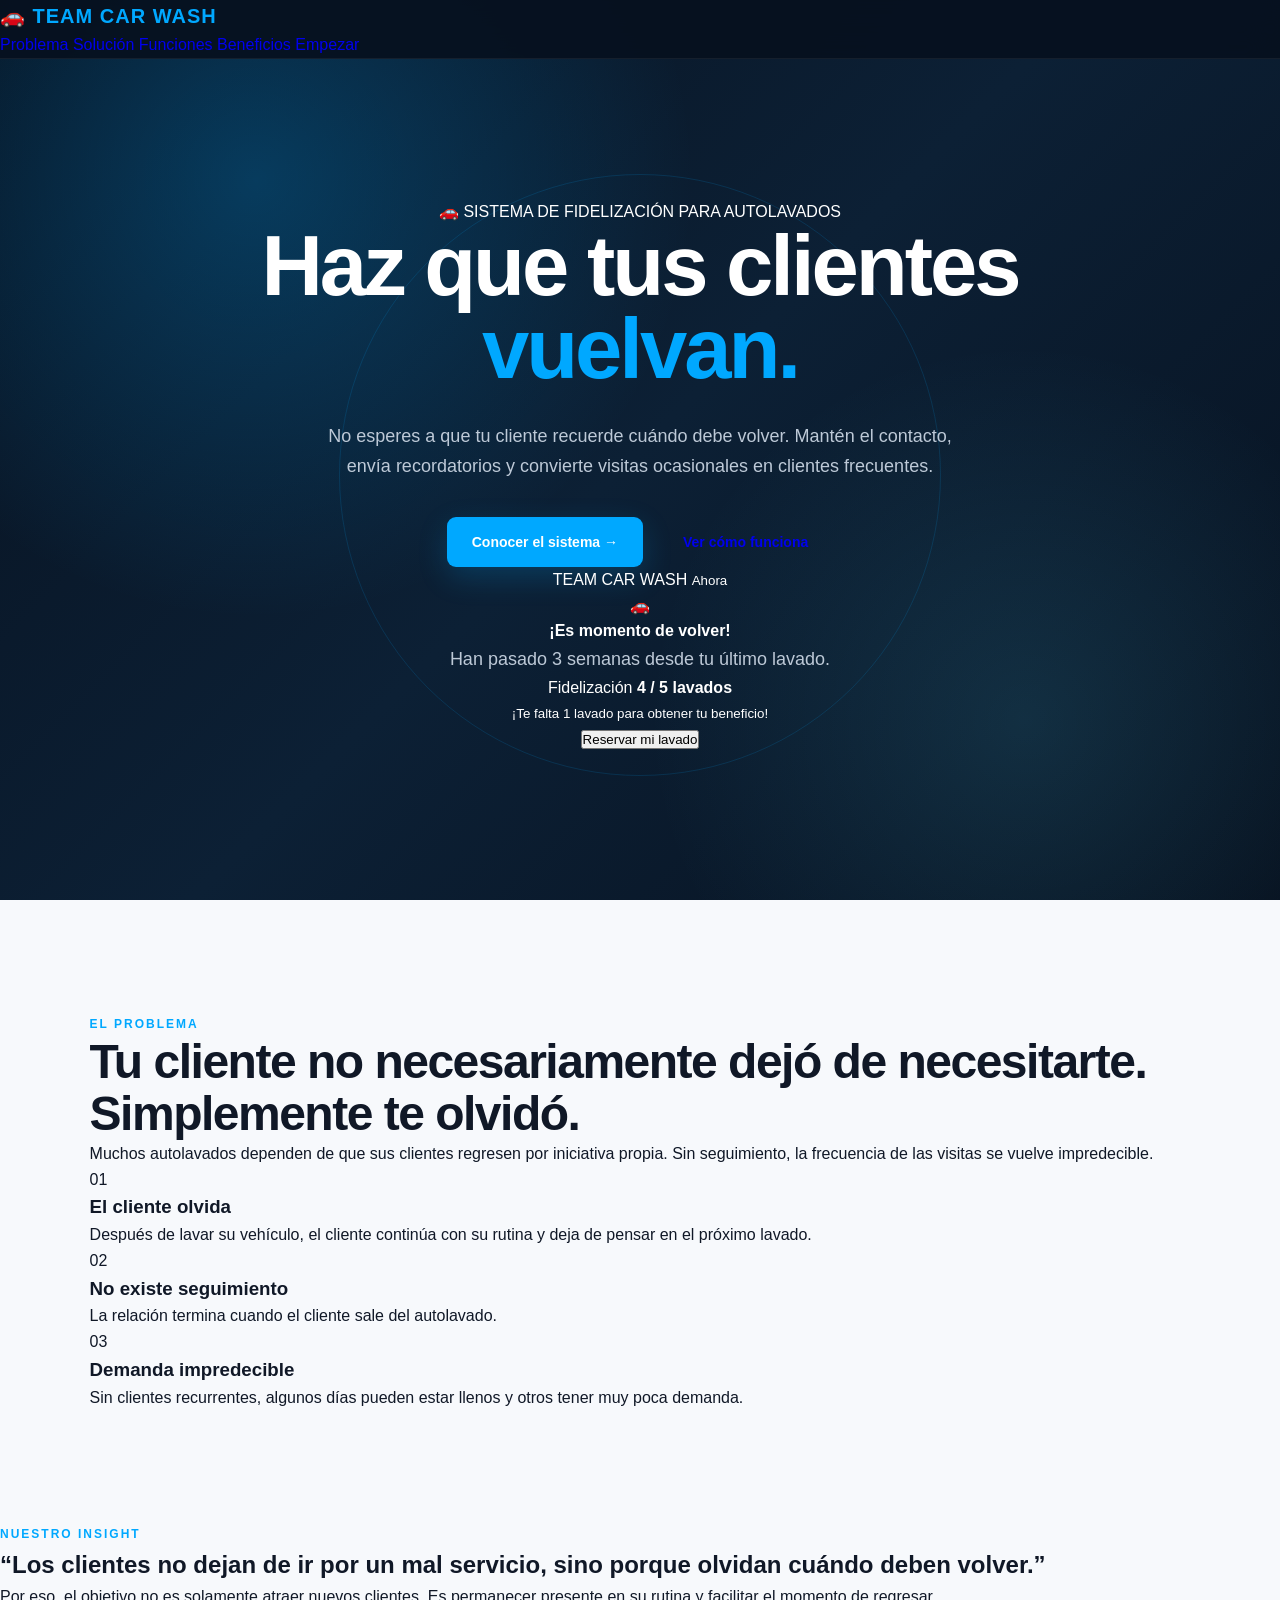
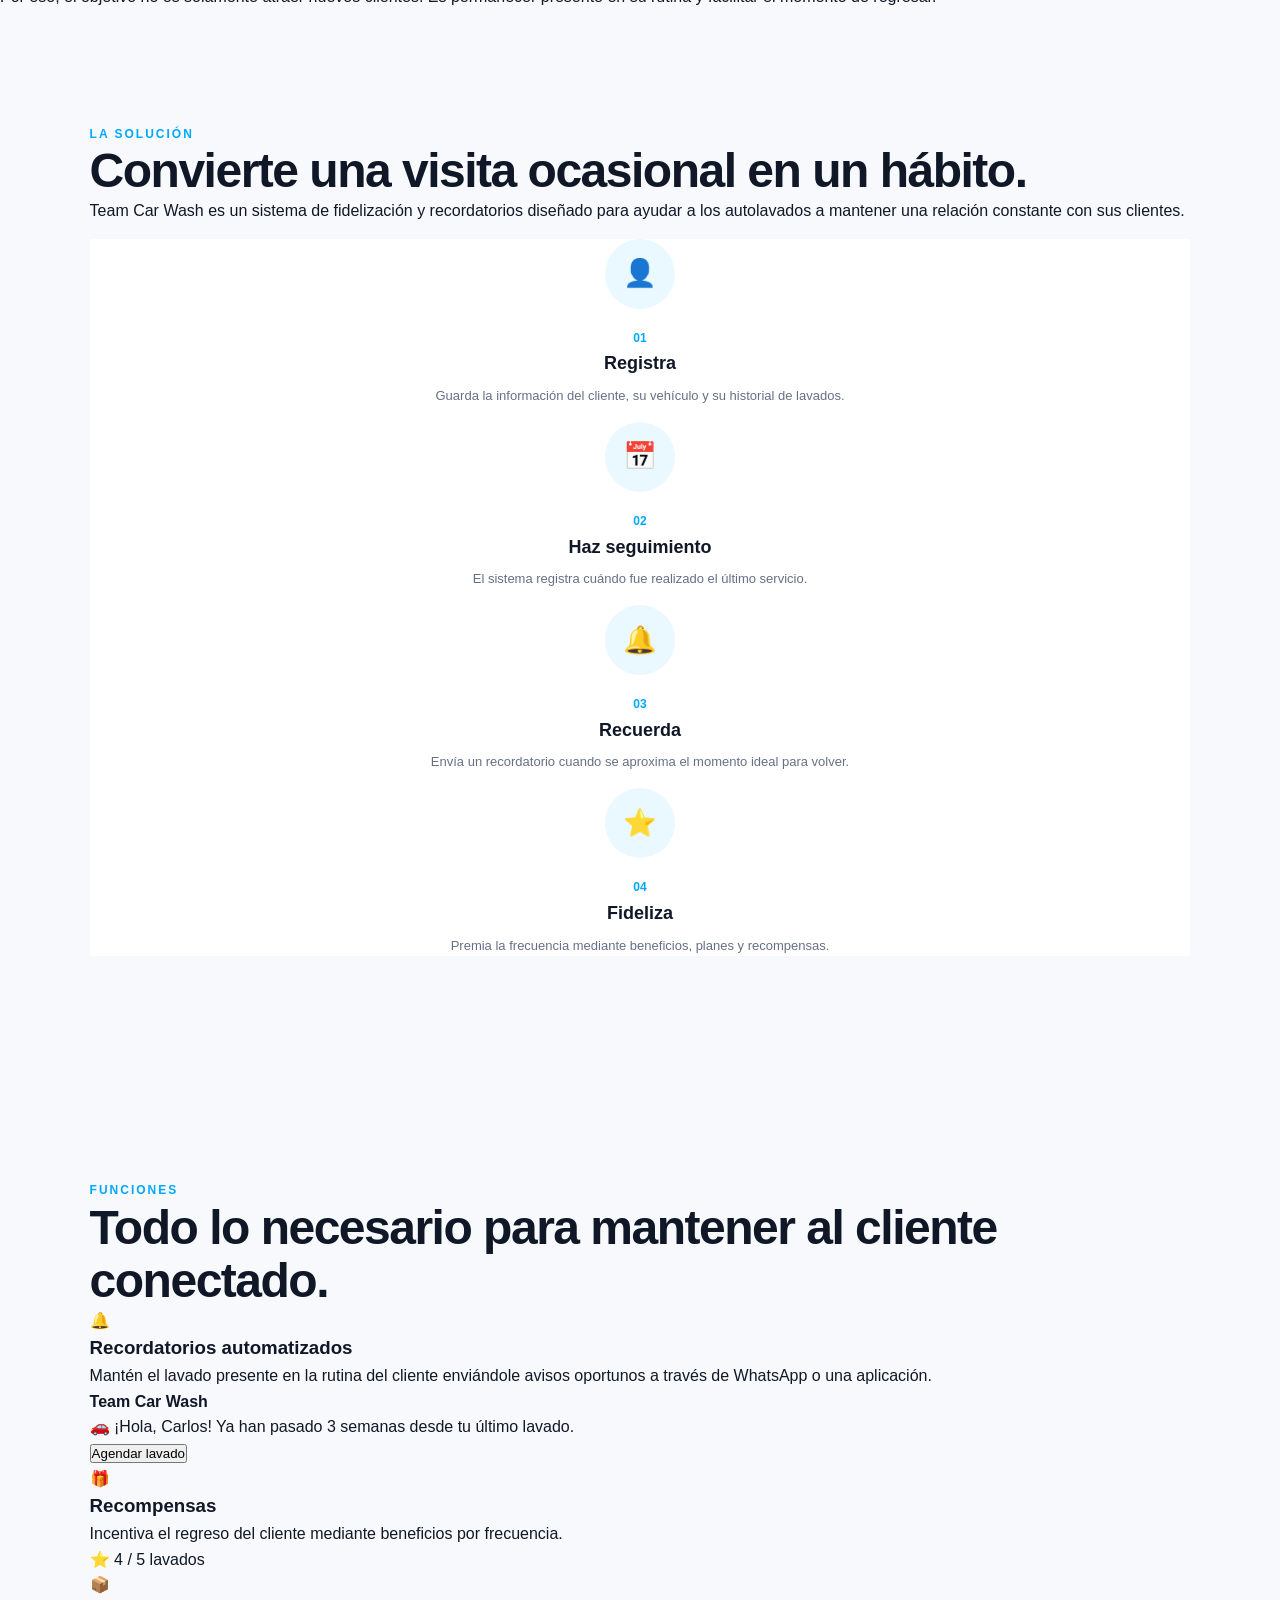
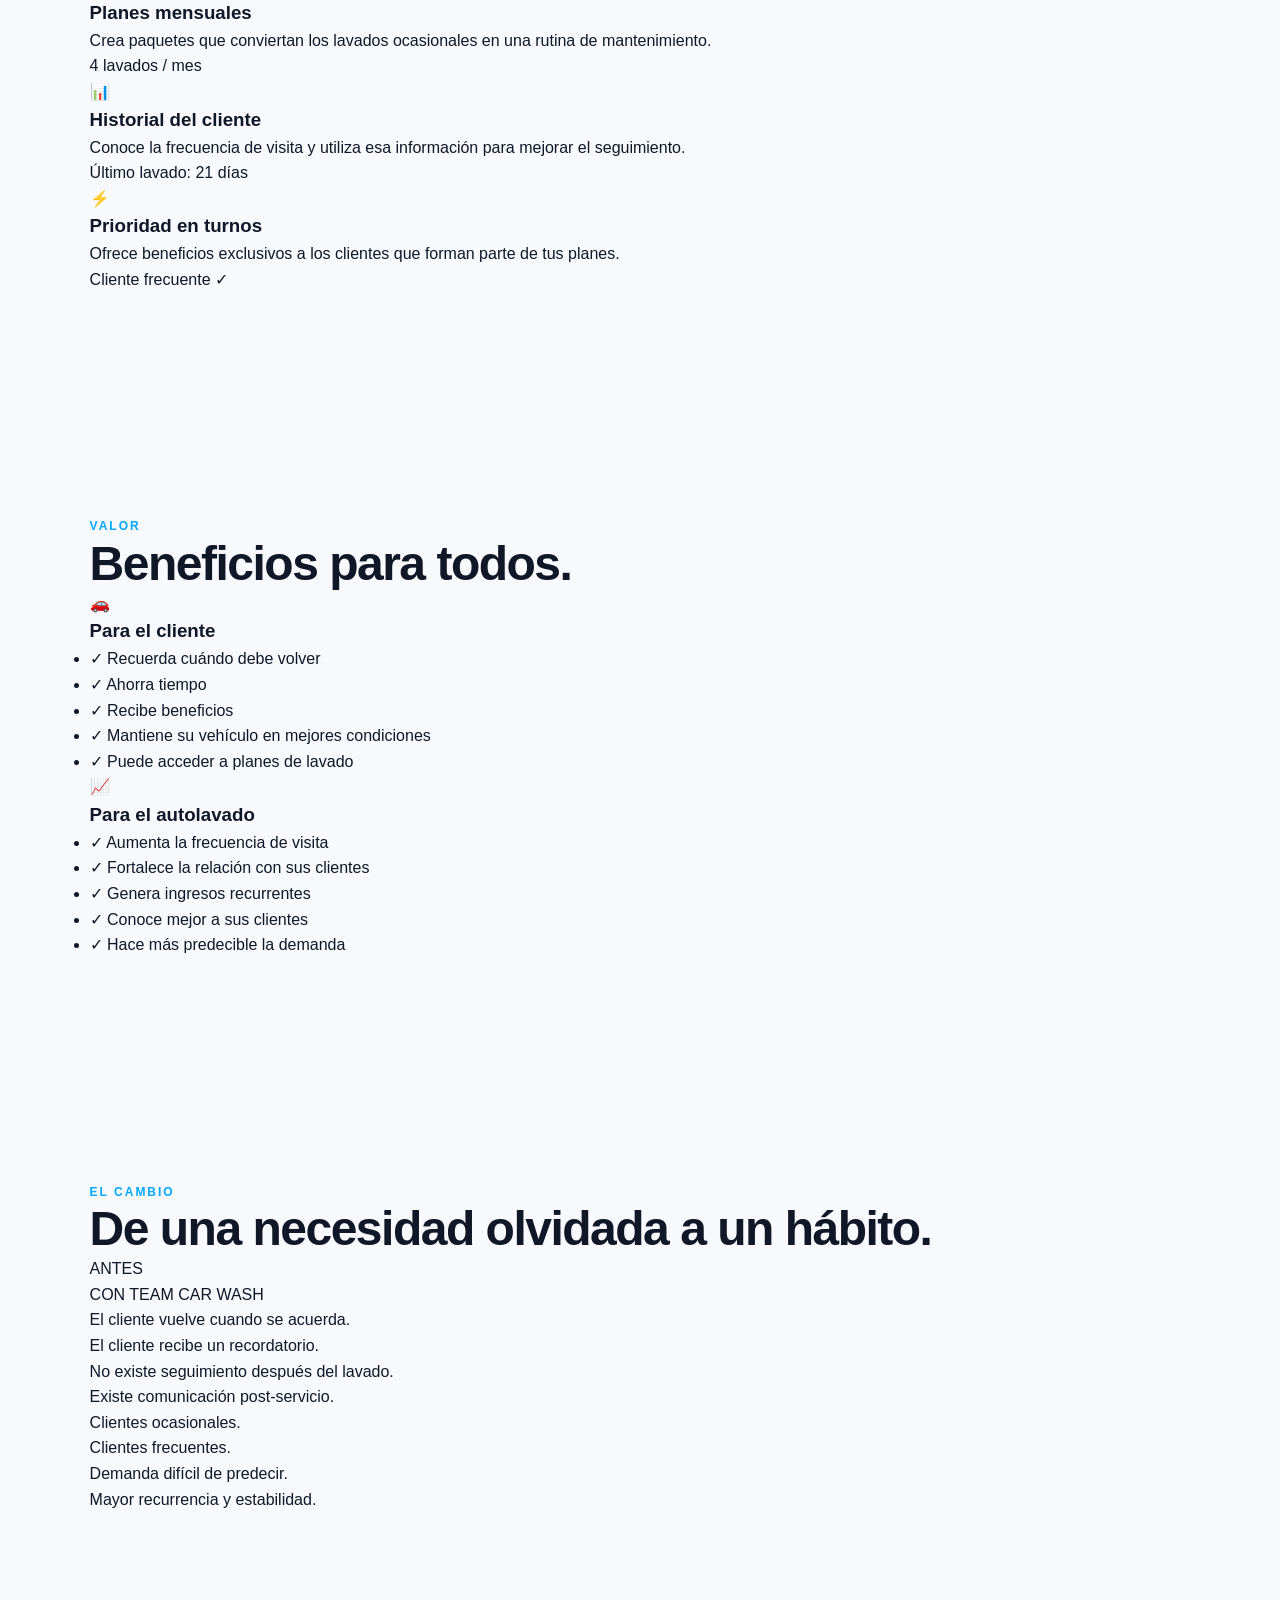
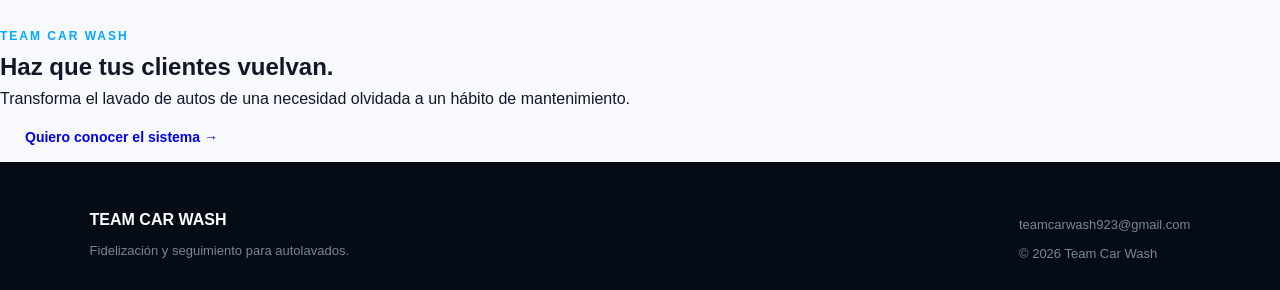
==== commit aee92bd5: "Create index.html" ====
--- a/index.html
+++ b/index.html
@@ -1,1173 +1,684 @@
 <!DOCTYPE html>
 <html lang="es">
-
 <head>
-
     <meta charset="UTF-8">
-
-    <meta
-        name="viewport"
-        content="width=device-width, initial-scale=1.0">
-
-    <title>Team Car Wash | Lava Autos</title>
-
-    <meta
-        name="description"
-        content="Team Car Wash - Lava tu vehículo, acumula beneficios y disfruta de nuestro programa de fidelización.">
-
-    <link
-        rel="stylesheet"
-        href="style.css">
-
-    <script
-        src="script.js"
-        defer>
-    </script>
-
+    <meta name="viewport" content="width=device-width, initial-scale=1.0">
+
+    <title>Team Car Wash | Fidelización para Autolavados</title>
+
+    <link rel="stylesheet" href="style.css">
+
+    <link rel="preconnect" href="https://fonts.googleapis.com">
+    <link rel="preconnect" href="https://fonts.gstatic.com" crossorigin>
+    <link href="https://fonts.googleapis.com/css2?family=Inter:wght@400;500;600;700;800&display=swap" rel="stylesheet">
 </head>
 
-
 <body>
 
-
-    <!-- =================================
-         NAVEGACIÓN
-    ================================== -->
-
-    <header class="header">
-
-        <nav class="navbar">
-
-            <a
-                href="#inicio"
-                class="logo">
-
-                <span>TEAM</span>
-                CAR WASH
-
-            </a>
-
-
-            <button
-                class="menu-btn"
-                id="menuBtn"
-                aria-label="Abrir menú">
-
-                ☰
-
+<!-- =========================
+        NAVEGACIÓN
+========================= -->
+
+<header class="header">
+
+    <div class="container nav">
+
+        <a href="#inicio" class="logo">
+            <span class="logo-icon">🚗</span>
+            <span>TEAM <strong>CAR WASH</strong></span>
+        </a>
+
+        <button class="menu-btn" id="menuBtn">☰</button>
+
+        <nav id="navLinks">
+            <a href="#problema">Problema</a>
+            <a href="#solucion">Solución</a>
+            <a href="#funciones">Funciones</a>
+            <a href="#beneficios">Beneficios</a>
+            <a href="#contacto" class="nav-button">Empezar</a>
+        </nav>
+
+    </div>
+
+</header>
+
+
+<main>
+
+<!-- =========================
+        HERO
+========================= -->
+
+<section class="hero" id="inicio">
+
+    <div class="hero-background"></div>
+
+    <div class="container hero-content">
+
+        <div class="hero-text">
+
+            <span class="tag">
+                🚗 SISTEMA DE FIDELIZACIÓN PARA AUTOLAVADOS
+            </span>
+
+            <h1>
+                Haz que tus clientes
+                <span>vuelvan.</span>
+            </h1>
+
+            <p>
+                No esperes a que tu cliente recuerde cuándo debe volver.
+                Mantén el contacto, envía recordatorios y convierte
+                visitas ocasionales en clientes frecuentes.
+            </p>
+
+            <div class="hero-buttons">
+
+                <a href="#solucion" class="btn btn-primary">
+                    Conocer el sistema →
+                </a>
+
+                <a href="#funciones" class="btn btn-secondary">
+                    Ver cómo funciona
+                </a>
+
+            </div>
+
+        </div>
+
+
+        <!-- TARJETA VISUAL -->
+
+        <div class="hero-card">
+
+            <div class="notification-header">
+                <span>TEAM CAR WASH</span>
+                <small>Ahora</small>
+            </div>
+
+            <div class="notification">
+
+                <div class="notification-icon">
+                    🚗
+                </div>
+
+                <div>
+                    <strong>¡Es momento de volver!</strong>
+
+                    <p>
+                        Han pasado 3 semanas desde tu último lavado.
+                    </p>
+                </div>
+
+            </div>
+
+            <div class="progress-box">
+
+                <div class="progress-top">
+                    <span>Fidelización</span>
+                    <strong>4 / 5 lavados</strong>
+                </div>
+
+                <div class="progress">
+                    <span></span>
+                </div>
+
+                <small>
+                    ¡Te falta 1 lavado para obtener tu beneficio!
+                </small>
+
+            </div>
+
+            <button class="fake-button">
+                Reservar mi lavado
             </button>
 
-
-            <ul
-                class="nav-links"
-                id="navLinks">
-
-                <li>
-                    <a href="#inicio">
-                        Inicio
-                    </a>
-                </li>
-
-                <li>
-                    <a href="#servicios">
-                        Servicios
-                    </a>
-                </li>
-
-                <li>
-                    <a href="#fidelizacion">
-                        Fidelización
-                    </a>
-                </li>
-
-                <li>
-                    <a href="#contacto">
-                        Contacto
-                    </a>
-                </li>
-
-            </ul>
-
-        </nav>
-
-    </header>
-
-
-
-    <!-- =================================
-         HERO
-    ================================== -->
-
-    <main>
-
-
-        <section
-            id="inicio"
-            class="hero">
-
-            <div class="hero-overlay"></div>
-
-
-            <div class="hero-content">
-
-                <span class="hero-tag">
-                    🚗 LAVA · CUIDA · REGRESA
-                </span>
-
-
-                <h1>
-
-                    Tu carro limpio.
-
-                    <br>
-
-                    <span>
-                        Tu próximo beneficio.
-                    </span>
-
-                </h1>
-
-
-                <p>
-
-                    En Team Car Wash no solo lavamos
-                    tu vehículo. Creamos una relación
-                    contigo para que cada visita cuente.
-
-                </p>
-
-
-                <div class="hero-buttons">
-
-                    <a
-                        href="#servicios"
-                        class="btn btn-primary">
-
-                        Ver servicios
-
-                    </a>
-
-
-                    <a
-                        href="#fidelizacion"
-                        class="btn btn-outline">
-
-                        ⭐ Fidelización
-
-                    </a>
-
-                </div>
-
-
-                <div class="hero-stats">
-
-                    <div>
-
-                        <strong>
-                            3
-                        </strong>
-
-                        <span>
-                            servicios
-                        </span>
-
-                    </div>
-
-
-                    <div>
-
-                        <strong>
-                            ⭐
-                        </strong>
-
-                        <span>
-                            beneficios
-                        </span>
-
-                    </div>
-
-
-                    <div>
-
-                        <strong>
-                            🚗
-                        </strong>
-
-                        <span>
-                            tu vehículo
-                        </span>
-
-                    </div>
-
-                </div>
-
-            </div>
-
-
-            <div class="scroll-indicator">
-
-                ↓
-
-            </div>
-
-        </section>
-
-
-
-        <!-- =================================
-             INTRO
-        ================================== -->
-
-        <section class="intro section">
-
-            <div class="section-tag">
-                TEAM CAR WASH
-            </div>
-
+        </div>
+
+    </div>
+
+</section>
+
+
+<!-- =========================
+        PROBLEMA
+========================= -->
+
+<section class="section problem" id="problema">
+
+    <div class="container">
+
+        <div class="section-title">
+
+            <span class="section-tag">EL PROBLEMA</span>
 
             <h2>
-
-                Más que un lavado,
-
-                <br>
-
-                <span>
-                    una experiencia para tu vehículo.
-                </span>
-
+                Tu cliente no necesariamente dejó de necesitarte.
+                <span>Simplemente te olvidó.</span>
             </h2>
 
-
-            <p class="section-description">
-
-                Sabemos que mantener tu vehículo limpio
-                puede convertirse en una tarea más.
-                Por eso buscamos hacer el proceso sencillo,
-                agradable y memorable.
-
+            <p>
+                Muchos autolavados dependen de que sus clientes regresen
+                por iniciativa propia. Sin seguimiento, la frecuencia
+                de las visitas se vuelve impredecible.
             </p>
 
-        </section>
-
-
-
-        <!-- =================================
-             SERVICIOS
-        ================================== -->
-
-        <section
-            id="servicios"
-            class="services section">
-
-            <div class="section-header">
-
-                <div>
-
-                    <span class="section-tag">
-                        NUESTROS SERVICIOS
-                    </span>
-
-                    <h2>
-                        Elige cómo cuidar tu vehículo.
-                    </h2>
-
-                </div>
-
-
-                <p>
-
-                    Desde una limpieza rápida hasta
-                    un cuidado más completo.
-
-                </p>
-
-            </div>
-
-
-            <div class="services-grid">
-
-
-                <!-- BÁSICO -->
-
-                <article class="service-card">
-
-                    <div class="service-number">
-                        01
-                    </div>
-
-
-                    <div class="service-icon">
-                        🚗
-                    </div>
-
-
-                    <h3>
-                        Lavado Básico
-                    </h3>
-
+        </div>
+
+
+        <div class="problem-grid">
+
+            <div class="problem-card">
+
+                <div class="problem-number">01</div>
+
+                <h3>El cliente olvida</h3>
+
+                <p>
+                    Después de lavar su vehículo, el cliente continúa
+                    con su rutina y deja de pensar en el próximo lavado.
+                </p>
+
+            </div>
+
+
+            <div class="problem-card">
+
+                <div class="problem-number">02</div>
+
+                <h3>No existe seguimiento</h3>
+
+                <p>
+                    La relación termina cuando el cliente sale del
+                    autolavado.
+                </p>
+
+            </div>
+
+
+            <div class="problem-card">
+
+                <div class="problem-number">03</div>
+
+                <h3>Demanda impredecible</h3>
+
+                <p>
+                    Sin clientes recurrentes, algunos días pueden estar
+                    llenos y otros tener muy poca demanda.
+                </p>
+
+            </div>
+
+        </div>
+
+    </div>
+
+</section>
+
+
+<!-- =========================
+        INSIGHT
+========================= -->
+
+<section class="insight">
+
+    <div class="container insight-content">
+
+        <span class="section-tag">NUESTRO INSIGHT</span>
+
+        <h2>
+            “Los clientes no dejan de ir por un mal servicio,
+            <span>sino porque olvidan cuándo deben volver.”</span>
+        </h2>
+
+        <p>
+            Por eso, el objetivo no es solamente atraer nuevos clientes.
+            Es permanecer presente en su rutina y facilitar el momento
+            de regresar.
+        </p>
+
+    </div>
+
+</section>
+
+
+<!-- =========================
+        SOLUCIÓN
+========================= -->
+
+<section class="section solution" id="solucion">
+
+    <div class="container">
+
+        <div class="section-title">
+
+            <span class="section-tag">LA SOLUCIÓN</span>
+
+            <h2>
+                Convierte una visita ocasional
+                <span>en un hábito.</span>
+            </h2>
+
+            <p>
+                Team Car Wash es un sistema de fidelización y recordatorios
+                diseñado para ayudar a los autolavados a mantener una
+                relación constante con sus clientes.
+            </p>
+
+        </div>
+
+
+        <div class="steps">
+
+            <div class="step">
+
+                <div class="step-icon">👤</div>
+
+                <span>01</span>
+
+                <h3>Registra</h3>
+
+                <p>
+                    Guarda la información del cliente, su vehículo
+                    y su historial de lavados.
+                </p>
+
+            </div>
+
+
+            <div class="step">
+
+                <div class="step-icon">📅</div>
+
+                <span>02</span>
+
+                <h3>Haz seguimiento</h3>
+
+                <p>
+                    El sistema registra cuándo fue realizado
+                    el último servicio.
+                </p>
+
+            </div>
+
+
+            <div class="step">
+
+                <div class="step-icon">🔔</div>
+
+                <span>03</span>
+
+                <h3>Recuerda</h3>
+
+                <p>
+                    Envía un recordatorio cuando se aproxima
+                    el momento ideal para volver.
+                </p>
+
+            </div>
+
+
+            <div class="step">
+
+                <div class="step-icon">⭐</div>
+
+                <span>04</span>
+
+                <h3>Fideliza</h3>
+
+                <p>
+                    Premia la frecuencia mediante beneficios,
+                    planes y recompensas.
+                </p>
+
+            </div>
+
+        </div>
+
+    </div>
+
+</section>
+
+
+<!-- =========================
+        FUNCIONES
+========================= -->
+
+<section class="section features" id="funciones">
+
+    <div class="container">
+
+        <div class="section-title">
+
+            <span class="section-tag">FUNCIONES</span>
+
+            <h2>
+                Todo lo necesario para
+                <span>mantener al cliente conectado.</span>
+            </h2>
+
+        </div>
+
+
+        <div class="features-grid">
+
+            <article class="feature-card large">
+
+                <div class="feature-icon">🔔</div>
+
+                <h3>Recordatorios automatizados</h3>
+
+                <p>
+                    Mantén el lavado presente en la rutina del cliente
+                    enviándole avisos oportunos a través de WhatsApp
+                    o una aplicación.
+                </p>
+
+                <div class="message">
+
+                    <strong>Team Car Wash</strong>
 
                     <p>
-
-                        Una limpieza práctica para
-                        mantener tu vehículo limpio
-                        y presentable.
-
+                        🚗 ¡Hola, Carlos! Ya han pasado 3 semanas
+                        desde tu último lavado.
                     </p>
 
-
-                    <ul>
-
-                        <li>
-                            ✓ Lavado exterior
-                        </li>
-
-                        <li>
-                            ✓ Limpieza de vidrios
-                        </li>
-
-                        <li>
-                            ✓ Secado
-                        </li>
-
-                    </ul>
-
-
-                    <div class="service-bottom">
-
-                        <strong>
-                            $20.000
-                        </strong>
-
-                        <span>
-                            por servicio
-                        </span>
-
-                    </div>
-
-                </article>
-
-
-
-                <!-- PREMIUM -->
-
-                <article
-                    class="service-card featured">
-
-                    <div class="popular">
-                        MÁS ELEGIDO
-                    </div>
-
-
-                    <div class="service-number">
-                        02
-                    </div>
-
-
-                    <div class="service-icon">
-                        ✨
-                    </div>
-
-
-                    <h3>
-                        Lavado Premium
-                    </h3>
-
-
-                    <p>
-
-                        Una limpieza más completa
-                        para quienes quieren llevar
-                        su vehículo al siguiente nivel.
-
-                    </p>
-
-
-                    <ul>
-
-                        <li>
-                            ✓ Lavado exterior
-                        </li>
-
-                        <li>
-                            ✓ Limpieza interior
-                        </li>
-
-                        <li>
-                            ✓ Limpieza de vidrios
-                        </li>
-
-                        <li>
-                            ✓ Secado especializado
-                        </li>
-
-                    </ul>
-
-
-                    <div class="service-bottom">
-
-                        <strong>
-                            $35.000
-                        </strong>
-
-                        <span>
-                            por servicio
-                        </span>
-
-                    </div>
-
-                </article>
-
-
-
-                <!-- DETALLADO -->
-
-                <article class="service-card">
-
-                    <div class="service-number">
-                        03
-                    </div>
-
-
-                    <div class="service-icon">
-                        💎
-                    </div>
-
-
-                    <h3>
-                        Detallado
-                    </h3>
-
-
-                    <p>
-
-                        Para quienes buscan una
-                        limpieza profunda y un
-                        acabado especial.
-
-                    </p>
-
-
-                    <ul>
-
-                        <li>
-                            ✓ Limpieza profunda
-                        </li>
-
-                        <li>
-                            ✓ Interior detallado
-                        </li>
-
-                        <li>
-                            ✓ Exterior completo
-                        </li>
-
-                        <li>
-                            ✓ Acabado especial
-                        </li>
-
-                    </ul>
-
-
-                    <div class="service-bottom">
-
-                        <strong>
-                            $60.000
-                        </strong>
-
-                        <span>
-                            por servicio
-                        </span>
-
-                    </div>
-
-                </article>
-
-
-            </div>
-
-        </section>
-
-
-
-        <!-- =================================
-             POR QUÉ NOSOTROS
-        ================================== -->
-
-        <section class="why section">
-
-            <div class="why-content">
-
-
-                <div class="why-text">
-
-                    <span class="section-tag">
-                        ¿POR QUÉ TEAM CAR WASH?
-                    </span>
-
-
-                    <h2>
-
-                        No queremos que seas
-                        solo una visita.
-
-                    </h2>
-
-
-                    <p>
-
-                        Queremos que cada vez que
-                        laves tu vehículo tengas una
-                        razón para volver.
-
-                    </p>
-
-
-                    <p>
-
-                        Por eso combinamos el servicio
-                        de lavado con un sistema de
-                        seguimiento y fidelización.
-
-                    </p>
-
-                </div>
-
-
-                <div class="why-grid">
-
-
-                    <div class="why-card">
-
-                        <span>
-                            ⚡
-                        </span>
-
-                        <h3>
-                            Servicio
-                        </h3>
-
-                        <p>
-                            Una experiencia sencilla
-                            y práctica.
-                        </p>
-
-                    </div>
-
-
-                    <div class="why-card">
-
-                        <span>
-                            📅
-                        </span>
-
-                        <h3>
-                            Seguimiento
-                        </h3>
-
-                        <p>
-                            Recordamos cuándo puede
-                            ser momento de volver.
-                        </p>
-
-                    </div>
-
-
-                    <div class="why-card">
-
-                        <span>
-                            ⭐
-                        </span>
-
-                        <h3>
-                            Fidelización
-                        </h3>
-
-                        <p>
-                            Cada visita puede convertirse
-                            en un beneficio.
-                        </p>
-
-                    </div>
-
-
-                    <div class="why-card">
-
-                        <span>
-                            💙
-                        </span>
-
-                        <h3>
-                            Cercanía
-                        </h3>
-
-                        <p>
-                            Construimos relaciones
-                            con nuestros clientes.
-                        </p>
-
-                    </div>
-
-
-                </div>
-
-            </div>
-
-        </section>
-
-
-
-        <!-- =================================
-             FIDELIZACIÓN
-        ================================== -->
-
-        <section
-            id="fidelizacion"
-            class="loyalty section">
-
-
-            <div class="loyalty-decoration">
-                ⭐
-            </div>
-
-
-            <div class="loyalty-content">
-
-
-                <div class="loyalty-text">
-
-                    <span class="section-tag">
-                        ⭐ PROGRAMA DE FIDELIZACIÓN
-                    </span>
-
-
-                    <h2>
-
-                        Cada lavado
-
-                        <br>
-
-                        <span>
-                            cuenta.
-                        </span>
-
-                    </h2>
-
-
-                    <p>
-
-                        Regístrate y comienza a formar
-                        parte de nuestro programa.
-                        Queremos ayudarte a recordar
-                        cuándo volver y premiar tu
-                        preferencia.
-
-                    </p>
-
-
-                    <div class="loyalty-benefits">
-
-                        <div>
-
-                            <span>
-                                📅
-                            </span>
-
-                            <div>
-
-                                <strong>
-                                    Recordatorios
-                                </strong>
-
-                                <small>
-                                    No olvides tu próximo lavado.
-                                </small>
-
-                            </div>
-
-                        </div>
-
-
-                        <div>
-
-                            <span>
-                                🎁
-                            </span>
-
-                            <div>
-
-                                <strong>
-                                    Recompensas
-                                </strong>
-
-                                <small>
-                                    Acumula visitas y beneficios.
-                                </small>
-
-                            </div>
-
-                        </div>
-
-
-                        <div>
-
-                            <span>
-                                💎
-                            </span>
-
-                            <div>
-
-                                <strong>
-                                    Cliente frecuente
-                                </strong>
-
-                                <small>
-                                    Beneficios especiales.
-                                </small>
-
-                            </div>
-
-                        </div>
-
-                    </div>
-
-                </div>
-
-
-                <!-- TARJETA DE PROGRESO -->
-
-                <div class="loyalty-card">
-
-
-                    <div class="loyalty-card-top">
-
-                        <span>
-                            TU PROGRESO
-                        </span>
-
-                        <strong>
-                            ⭐
-                        </strong>
-
-                    </div>
-
-
-                    <div class="car-circle">
-                        🚗
-                    </div>
-
-
-                    <h3>
-                        Tu próxima recompensa
-                    </h3>
-
-
-                    <p>
-                        Acumula tus lavados
-                        para desbloquear beneficios.
-                    </p>
-
-
-                    <div class="progress-info">
-
-                        <span>
-                            3 de 5 lavados
-                        </span>
-
-                        <strong>
-                            60%
-                        </strong>
-
-                    </div>
-
-
-                    <div class="progress-bar">
-
-                        <div
-                            style="width: 60%;">
-                        </div>
-
-                    </div>
-
-
-                    <small>
-                        Te faltan 2 lavados
-                        para tu próximo beneficio.
-                    </small>
-
-
-                    <a
-                        href="#registro"
-                        class="btn btn-primary full">
-
-                        ⭐ Unirme al programa
-
-                    </a>
-
-                </div>
-
-
-            </div>
-
-        </section>
-
-
-
-        <!-- =================================
-             CÓMO FUNCIONA
-        ================================== -->
-
-        <section class="steps section">
-
-            <div class="section-header centered">
-
-                <span class="section-tag">
-                    ASÍ DE FÁCIL
-                </span>
-
-                <h2>
-                    Tu experiencia en 4 pasos.
-                </h2>
-
-            </div>
-
-
-            <div class="steps-grid">
-
-
-                <div class="step">
-
-                    <span>
-                        01
-                    </span>
-
-                    <div>
-                        📝
-                    </div>
-
-                    <h3>
-                        Regístrate
-                    </h3>
-
-                    <p>
-                        Déjanos tus datos para
-                        comenzar tu seguimiento.
-                    </p>
-
-                </div>
-
-
-                <div class="step">
-
-                    <span>
-                        02
-                    </span>
-
-                    <div>
-                        🚗
-                    </div>
-
-                    <h3>
-                        Lava tu vehículo
-                    </h3>
-
-                    <p>
-                        Elige el servicio que
-                        necesitas.
-                    </p>
-
-                </div>
-
-
-                <div class="step">
-
-                    <span>
-                        03
-                    </span>
-
-                    <div>
-                        ⭐
-                    </div>
-
-                    <h3>
-                        Acumula
-                    </h3>
-
-                    <p>
-                        Tus visitas se registran
-                        en nuestro programa.
-                    </p>
-
-                </div>
-
-
-                <div class="step">
-
-                    <span>
-                        04
-                    </span>
-
-                    <div>
-                        🎁
-                    </div>
-
-                    <h3>
-                        Disfruta
-                    </h3>
-
-                    <p>
-                        Obtén beneficios por
-                        continuar con nosotros.
-                    </p>
-
-                </div>
-
-
-            </div>
-
-        </section>
-
-
-
-        <!-- =================================
-             FORMULARIO
-        ================================== -->
-
-        <section
-            id="registro"
-            class="register section">
-
-
-            <div class="register-header">
-
-                <span class="section-tag">
-                    🚗 ÚNETE A TEAM CAR WASH
-                </span>
-
-
-                <h2>
-                    Comienza tu fidelización.
-                </h2>
-
-
-                <p>
-
-                    Déjanos algunos datos y comienza
-                    a disfrutar de los beneficios
-                    de nuestro programa.
-
-                </p>
-
-            </div>
-
-
-            <div class="form-card">
-
-                <form id="formularioCliente">
-
-    <input
-        type="text"
-        name="nombre"
-        placeholder="Tu nombre"
-        required
-    >
-
-    <input
-        type="email"
-        name="correo"
-        placeholder="Tu correo"
-        required
-    >
-
-    <select name="vehiculo" required>
-
-        <option value="">
-            Selecciona tu vehículo
-        </option>
-
-        <option value="Automóvil">
-            Automóvil
-        </option>
-
-        <option value="Camioneta">
-            Camioneta
-        </option>
-
-        <option value="Moto">
-            Moto
-        </option>
-
-        <option value="Otro">
-            Otro
-        </option>
-
-    </select>
-
-
-    <input
-        type="date"
-        name="ultimoLavado"
-        required
-    >
-
-
-    <select name="lavados" required>
-
-        <option value="">
-            ¿Cuántos lavados tienes?
-        </option>
-
-        <option value="1">
-            1 lavado
-        </option>
-
-        <option value="2">
-            2 lavados
-        </option>
-
-        <option value="3">
-            3 lavados
-        </option>
-
-        <option value="4">
-            4 lavados
-        </option>
-
-        <option value="5 o más">
-            5 o más lavados
-        </option>
-
-    </select>
-
-
-    <button type="submit">
-        ⭐ Crear mi registro
-    </button>
-
-
-    <div id="mensajeFormulario"></div>
-
-</form>
-
-            </div>
-
-        </section>
-
-
-
-        <!-- =================================
-             CONTACTO
-        ================================== -->
-
-        <section
-            id="contacto"
-            class="contact section">
-
-
-            <div class="contact-box">
-
-                <span class="section-tag">
-                    ¿TIENES ALGUNA PREGUNTA?
-                </span>
-
-
-                <h2>
-                    Hablemos.
-                </h2>
-
-
-                <p>
-
-                    Si quieres conocer más sobre nuestros
-                    servicios o el programa de fidelización,
-                    escríbenos.
-
-                </p>
-
-
-                <a
-                    href="mailto:teamcarwash923@gmail.com"
-                    class="email-btn">
-
-                    📧
-                    teamcarwash923@gmail.com
-
-                </a>
-
-            </div>
-
-        </section>
-
-
-    </main>
-
-
-
-    <!-- =================================
-         FOOTER
-    ================================== -->
-
-    <footer>
-
-        <div class="footer-content">
-
-
-            <div>
-
-                <a
-                    href="#inicio"
-                    class="logo">
-
-                    <span>TEAM</span>
-                    CAR WASH
-
-                </a>
-
-                <p>
-                    Lava. Cuida. Regresa.
-                </p>
-
-            </div>
-
-
-            <div class="footer-links">
-
-                <a href="#inicio">
-                    Inicio
-                </a>
-
-                <a href="#servicios">
-                    Servicios
-                </a>
-
-                <a href="#fidelizacion">
-                    Fidelización
-                </a>
-
-                <a href="#contacto">
-                    Contacto
-                </a>
-
-            </div>
-
-
-        </div>
-
-
-        <div class="footer-bottom">
-
-            <span>
-                © 2026 Team Car Wash
-            </span>
-
-            <span>
-                Lava Autos
-            </span>
-
-        </div>
-
-    </footer>
-
+                    <button>Agendar lavado</button>
+
+                </div>
+
+            </article>
+
+
+            <article class="feature-card">
+
+                <div class="feature-icon">🎁</div>
+
+                <h3>Recompensas</h3>
+
+                <p>
+                    Incentiva el regreso del cliente mediante beneficios
+                    por frecuencia.
+                </p>
+
+                <div class="mini-stat">
+                    ⭐ 4 / 5 lavados
+                </div>
+
+            </article>
+
+
+            <article class="feature-card">
+
+                <div class="feature-icon">📦</div>
+
+                <h3>Planes mensuales</h3>
+
+                <p>
+                    Crea paquetes que conviertan los lavados ocasionales
+                    en una rutina de mantenimiento.
+                </p>
+
+                <div class="mini-stat">
+                    4 lavados / mes
+                </div>
+
+            </article>
+
+
+            <article class="feature-card">
+
+                <div class="feature-icon">📊</div>
+
+                <h3>Historial del cliente</h3>
+
+                <p>
+                    Conoce la frecuencia de visita y utiliza esa
+                    información para mejorar el seguimiento.
+                </p>
+
+                <div class="mini-stat">
+                    Último lavado: 21 días
+                </div>
+
+            </article>
+
+
+            <article class="feature-card">
+
+                <div class="feature-icon">⚡</div>
+
+                <h3>Prioridad en turnos</h3>
+
+                <p>
+                    Ofrece beneficios exclusivos a los clientes
+                    que forman parte de tus planes.
+                </p>
+
+                <div class="mini-stat">
+                    Cliente frecuente ✓
+                </div>
+
+            </article>
+
+        </div>
+
+    </div>
+
+</section>
+
+
+<!-- =========================
+        BENEFICIOS
+========================= -->
+
+<section class="section benefits" id="beneficios">
+
+    <div class="container">
+
+        <div class="section-title">
+
+            <span class="section-tag">VALOR</span>
+
+            <h2>
+                Beneficios para
+                <span>todos.</span>
+            </h2>
+
+        </div>
+
+
+        <div class="benefits-grid">
+
+            <div class="benefit-column">
+
+                <div class="benefit-heading">
+                    <span>🚗</span>
+                    <h3>Para el cliente</h3>
+                </div>
+
+                <ul>
+                    <li>✓ Recuerda cuándo debe volver</li>
+                    <li>✓ Ahorra tiempo</li>
+                    <li>✓ Recibe beneficios</li>
+                    <li>✓ Mantiene su vehículo en mejores condiciones</li>
+                    <li>✓ Puede acceder a planes de lavado</li>
+                </ul>
+
+            </div>
+
+
+            <div class="benefit-column highlighted">
+
+                <div class="benefit-heading">
+                    <span>📈</span>
+                    <h3>Para el autolavado</h3>
+                </div>
+
+                <ul>
+                    <li>✓ Aumenta la frecuencia de visita</li>
+                    <li>✓ Fortalece la relación con sus clientes</li>
+                    <li>✓ Genera ingresos recurrentes</li>
+                    <li>✓ Conoce mejor a sus clientes</li>
+                    <li>✓ Hace más predecible la demanda</li>
+                </ul>
+
+            </div>
+
+        </div>
+
+    </div>
+
+</section>
+
+
+<!-- =========================
+        COMPARACIÓN
+========================= -->
+
+<section class="section comparison">
+
+    <div class="container">
+
+        <div class="section-title">
+
+            <span class="section-tag">EL CAMBIO</span>
+
+            <h2>
+                De una necesidad olvidada
+                <span>a un hábito.</span>
+            </h2>
+
+        </div>
+
+
+        <div class="comparison-table">
+
+            <div class="comparison-row header-row">
+
+                <div>ANTES</div>
+                <div>CON TEAM CAR WASH</div>
+
+            </div>
+
+
+            <div class="comparison-row">
+
+                <div>
+                    El cliente vuelve cuando se acuerda.
+                </div>
+
+                <div>
+                    El cliente recibe un recordatorio.
+                </div>
+
+            </div>
+
+
+            <div class="comparison-row">
+
+                <div>
+                    No existe seguimiento después del lavado.
+                </div>
+
+                <div>
+                    Existe comunicación post-servicio.
+                </div>
+
+            </div>
+
+
+            <div class="comparison-row">
+
+                <div>
+                    Clientes ocasionales.
+                </div>
+
+                <div>
+                    Clientes frecuentes.
+                </div>
+
+            </div>
+
+
+            <div class="comparison-row">
+
+                <div>
+                    Demanda difícil de predecir.
+                </div>
+
+                <div>
+                    Mayor recurrencia y estabilidad.
+                </div>
+
+            </div>
+
+        </div>
+
+    </div>
+
+</section>
+
+
+<!-- =========================
+        CTA
+========================= -->
+
+<section class="cta" id="contacto">
+
+    <div class="container cta-content">
+
+        <span class="section-tag">
+            TEAM CAR WASH
+        </span>
+
+        <h2>
+            Haz que tus clientes
+            <span>vuelvan.</span>
+        </h2>
+
+        <p>
+            Transforma el lavado de autos de una necesidad olvidada
+            a un hábito de mantenimiento.
+        </p>
+
+        <a href="mailto:teamcarwash923@gmail.com" class="btn btn-light">
+            Quiero conocer el sistema →
+        </a>
+
+    </div>
+
+</section>
+
+</main>
+
+
+<!-- =========================
+        FOOTER
+========================= -->
+
+<footer>
+
+    <div class="container footer-content">
+
+        <div>
+            <strong>TEAM CAR WASH</strong>
+            <p>
+                Fidelización y seguimiento para autolavados.
+            </p>
+        </div>
+
+        <div>
+            <p>teamcarwash923@gmail.com</p>
+            <p>© 2026 Team Car Wash</p>
+        </div>
+
+    </div>
+
+</footer>
+
+
+<script src="script.js"></script>
 
 </body>
-
 </html>
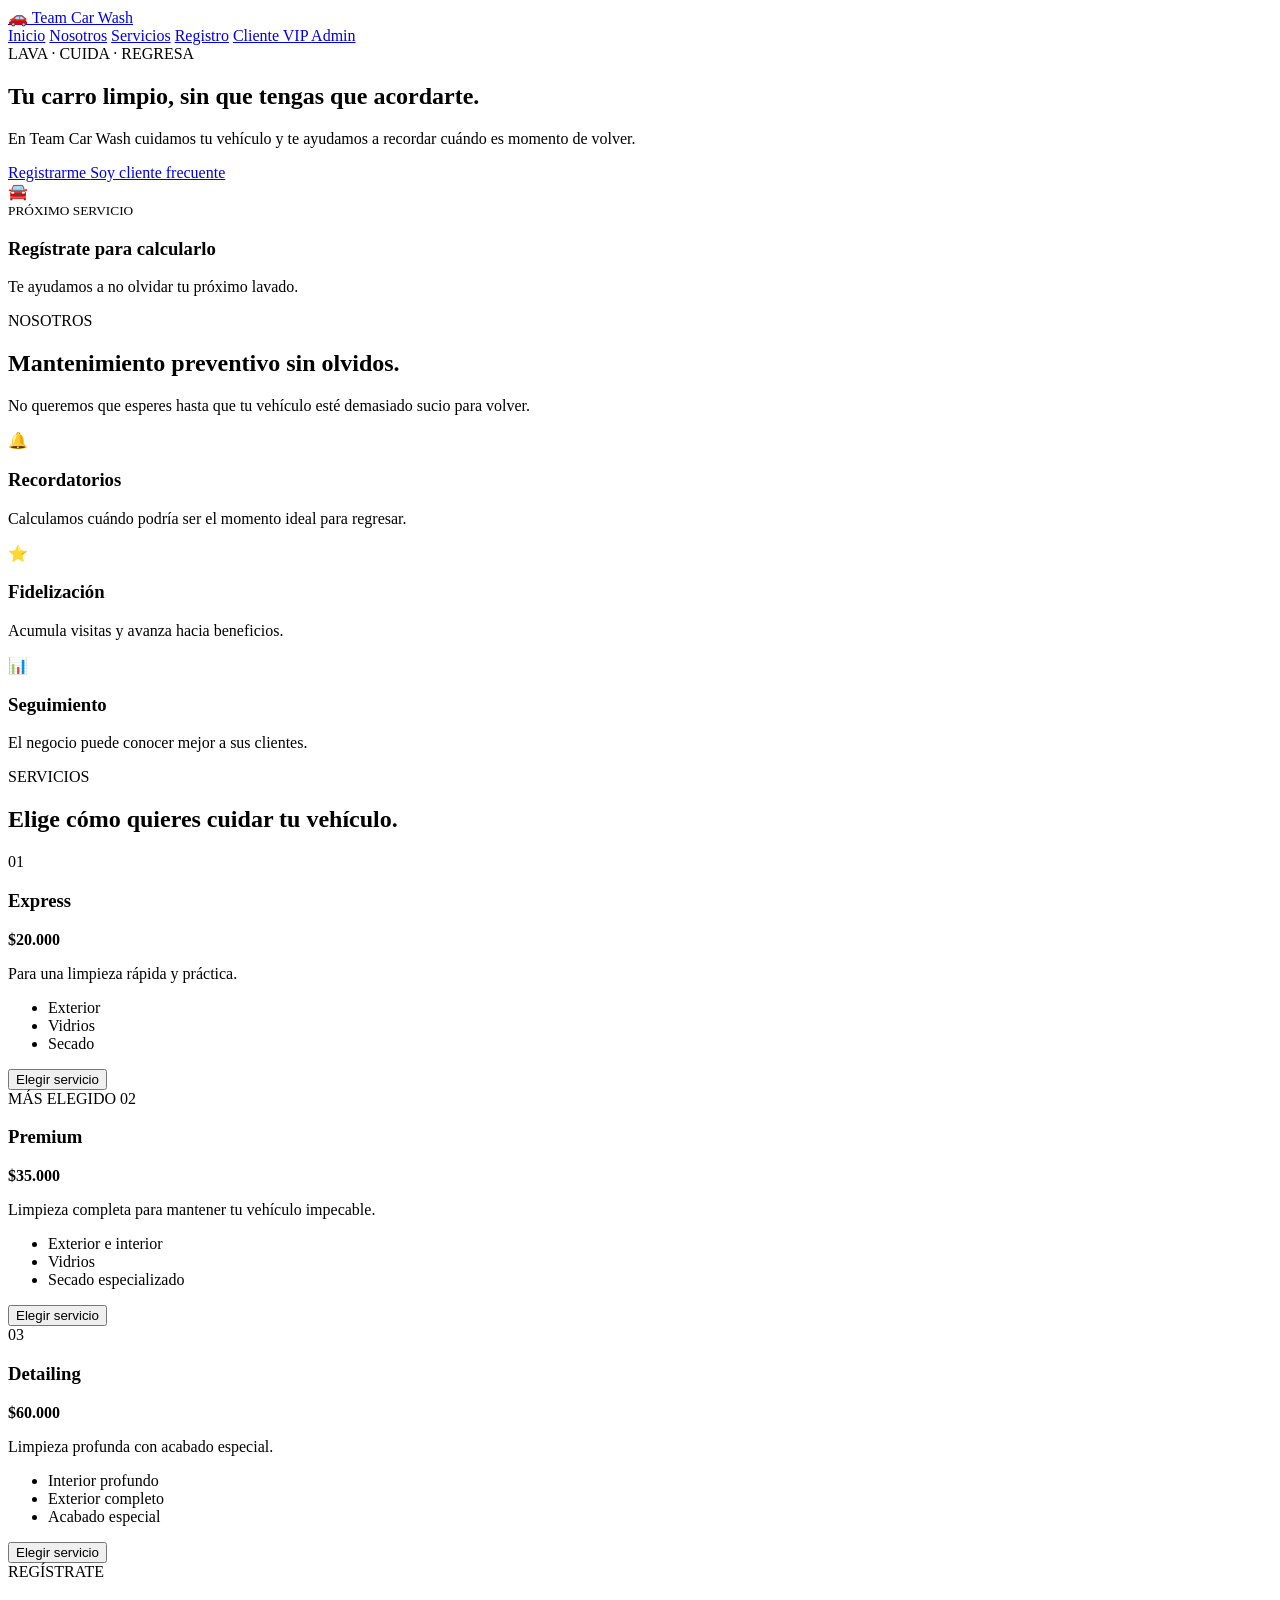
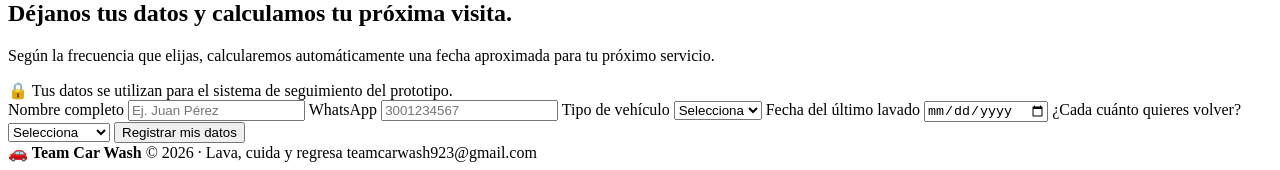
==== commit 294eb6c7: "Update index.html" ====
--- a/index.html
+++ b/index.html
@@ -4,676 +4,471 @@
     <meta charset="UTF-8">
     <meta name="viewport" content="width=device-width, initial-scale=1.0">
 
-    <title>Team Car Wash | Fidelización para Autolavados</title>
+    <title>Team Car Wash | Lava, cuida y regresa</title>
 
     <link rel="stylesheet" href="style.css">
-
-    <link rel="preconnect" href="https://fonts.googleapis.com">
-    <link rel="preconnect" href="https://fonts.gstatic.com" crossorigin>
-    <link href="https://fonts.googleapis.com/css2?family=Inter:wght@400;500;600;700;800&display=swap" rel="stylesheet">
 </head>
 
 <body>
 
-<!-- =========================
-        NAVEGACIÓN
-========================= -->
-
-<header class="header">
-
-    <div class="container nav">
-
-        <a href="#inicio" class="logo">
-            <span class="logo-icon">🚗</span>
-            <span>TEAM <strong>CAR WASH</strong></span>
+<header class="navbar">
+
+    <a href="index.html" class="logo">
+        🚗 Team Car Wash
+    </a>
+
+    <nav id="navLinks">
+        <a href="#inicio">Inicio</a>
+        <a href="#nosotros">Nosotros</a>
+        <a href="#servicios">Servicios</a>
+        <a href="#registro">Registro</a>
+
+        <a href="cliente.html" class="nav-vip">
+            Cliente VIP
         </a>
 
-        <button class="menu-btn" id="menuBtn">☰</button>
-
-        <nav id="navLinks">
-            <a href="#problema">Problema</a>
-            <a href="#solucion">Solución</a>
-            <a href="#funciones">Funciones</a>
-            <a href="#beneficios">Beneficios</a>
-            <a href="#contacto" class="nav-button">Empezar</a>
-        </nav>
-
-    </div>
+        <a href="admin.html" class="nav-admin">
+            Admin
+        </a>
+    </nav>
 
 </header>
 
 
 <main>
 
-<!-- =========================
-        HERO
-========================= -->
-
-<section class="hero" id="inicio">
-
-    <div class="hero-background"></div>
-
-    <div class="container hero-content">
-
-        <div class="hero-text">
-
-            <span class="tag">
-                🚗 SISTEMA DE FIDELIZACIÓN PARA AUTOLAVADOS
+<!-- HERO -->
+
+<section id="inicio" class="hero">
+
+    <div class="hero-content">
+
+        <span class="tag">
+            LAVA · CUIDA · REGRESA
+        </span>
+
+        <h1>
+            Tu carro limpio,
+            <span>sin que tengas que acordarte.</span>
+        </h1>
+
+        <p>
+            En Team Car Wash cuidamos tu vehículo y te ayudamos
+            a recordar cuándo es momento de volver.
+        </p>
+
+        <div class="hero-buttons">
+
+            <a href="#registro" class="btn btn-dark">
+                Registrarme
+            </a>
+
+            <a href="cliente.html" class="btn btn-light">
+                Soy cliente frecuente
+            </a>
+
+        </div>
+
+    </div>
+
+
+    <div class="hero-card">
+
+        <div class="car-icon">
+            🚘
+        </div>
+
+        <small>
+            PRÓXIMO SERVICIO
+        </small>
+
+        <h3 id="heroDate">
+            Regístrate para calcularlo
+        </h3>
+
+        <p>
+            Te ayudamos a no olvidar
+            tu próximo lavado.
+        </p>
+
+    </div>
+
+</section>
+
+
+
+<!-- NOSOTROS -->
+
+<section id="nosotros" class="section">
+
+    <div class="section-title">
+
+        <span class="tag">
+            NOSOTROS
+        </span>
+
+        <h2>
+            Mantenimiento preventivo sin olvidos.
+        </h2>
+
+        <p>
+            No queremos que esperes hasta que tu vehículo
+            esté demasiado sucio para volver.
+        </p>
+
+    </div>
+
+
+    <div class="features">
+
+        <div class="feature">
+
+            <span>🔔</span>
+
+            <h3>
+                Recordatorios
+            </h3>
+
+            <p>
+                Calculamos cuándo podría ser
+                el momento ideal para regresar.
+            </p>
+
+        </div>
+
+
+        <div class="feature">
+
+            <span>⭐</span>
+
+            <h3>
+                Fidelización
+            </h3>
+
+            <p>
+                Acumula visitas y avanza
+                hacia beneficios.
+            </p>
+
+        </div>
+
+
+        <div class="feature">
+
+            <span>📊</span>
+
+            <h3>
+                Seguimiento
+            </h3>
+
+            <p>
+                El negocio puede conocer
+                mejor a sus clientes.
+            </p>
+
+        </div>
+
+    </div>
+
+</section>
+
+
+
+<!-- SERVICIOS -->
+
+<section id="servicios" class="services">
+
+    <div class="section-title center">
+
+        <span class="tag">
+            SERVICIOS
+        </span>
+
+        <h2>
+            Elige cómo quieres cuidar tu vehículo.
+        </h2>
+
+    </div>
+
+
+    <div class="service-grid">
+
+
+        <div class="service-card">
+
+            <span class="number">
+                01
             </span>
 
-            <h1>
-                Haz que tus clientes
-                <span>vuelvan.</span>
-            </h1>
-
-            <p>
-                No esperes a que tu cliente recuerde cuándo debe volver.
-                Mantén el contacto, envía recordatorios y convierte
-                visitas ocasionales en clientes frecuentes.
-            </p>
-
-            <div class="hero-buttons">
-
-                <a href="#solucion" class="btn btn-primary">
-                    Conocer el sistema →
-                </a>
-
-                <a href="#funciones" class="btn btn-secondary">
-                    Ver cómo funciona
-                </a>
-
-            </div>
-
-        </div>
-
-
-        <!-- TARJETA VISUAL -->
-
-        <div class="hero-card">
-
-            <div class="notification-header">
-                <span>TEAM CAR WASH</span>
-                <small>Ahora</small>
-            </div>
-
-            <div class="notification">
-
-                <div class="notification-icon">
-                    🚗
-                </div>
-
-                <div>
-                    <strong>¡Es momento de volver!</strong>
-
-                    <p>
-                        Han pasado 3 semanas desde tu último lavado.
-                    </p>
-                </div>
-
-            </div>
-
-            <div class="progress-box">
-
-                <div class="progress-top">
-                    <span>Fidelización</span>
-                    <strong>4 / 5 lavados</strong>
-                </div>
-
-                <div class="progress">
-                    <span></span>
-                </div>
-
-                <small>
-                    ¡Te falta 1 lavado para obtener tu beneficio!
-                </small>
-
-            </div>
-
-            <button class="fake-button">
-                Reservar mi lavado
+            <h3>
+                Express
+            </h3>
+
+            <strong>
+                $20.000
+            </strong>
+
+            <p>
+                Para una limpieza rápida y práctica.
+            </p>
+
+            <ul>
+                <li>Exterior</li>
+                <li>Vidrios</li>
+                <li>Secado</li>
+            </ul>
+
+            <button
+                class="service-button"
+                data-service="Express">
+
+                Elegir servicio
+
             </button>
 
         </div>
 
+
+
+        <div class="service-card featured">
+
+            <span class="popular">
+                MÁS ELEGIDO
+            </span>
+
+            <span class="number">
+                02
+            </span>
+
+            <h3>
+                Premium
+            </h3>
+
+            <strong>
+                $35.000
+            </strong>
+
+            <p>
+                Limpieza completa para mantener
+                tu vehículo impecable.
+            </p>
+
+            <ul>
+                <li>Exterior e interior</li>
+                <li>Vidrios</li>
+                <li>Secado especializado</li>
+            </ul>
+
+            <button
+                class="service-button"
+                data-service="Premium">
+
+                Elegir servicio
+
+            </button>
+
+        </div>
+
+
+
+        <div class="service-card">
+
+            <span class="number">
+                03
+            </span>
+
+            <h3>
+                Detailing
+            </h3>
+
+            <strong>
+                $60.000
+            </strong>
+
+            <p>
+                Limpieza profunda con acabado especial.
+            </p>
+
+            <ul>
+                <li>Interior profundo</li>
+                <li>Exterior completo</li>
+                <li>Acabado especial</li>
+            </ul>
+
+            <button
+                class="service-button"
+                data-service="Detailing">
+
+                Elegir servicio
+
+            </button>
+
+        </div>
+
     </div>
 
 </section>
 
 
-<!-- =========================
-        PROBLEMA
-========================= -->
-
-<section class="section problem" id="problema">
-
-    <div class="container">
-
-        <div class="section-title">
-
-            <span class="section-tag">EL PROBLEMA</span>
-
-            <h2>
-                Tu cliente no necesariamente dejó de necesitarte.
-                <span>Simplemente te olvidó.</span>
-            </h2>
-
-            <p>
-                Muchos autolavados dependen de que sus clientes regresen
-                por iniciativa propia. Sin seguimiento, la frecuencia
-                de las visitas se vuelve impredecible.
-            </p>
-
-        </div>
-
-
-        <div class="problem-grid">
-
-            <div class="problem-card">
-
-                <div class="problem-number">01</div>
-
-                <h3>El cliente olvida</h3>
-
-                <p>
-                    Después de lavar su vehículo, el cliente continúa
-                    con su rutina y deja de pensar en el próximo lavado.
-                </p>
-
-            </div>
-
-
-            <div class="problem-card">
-
-                <div class="problem-number">02</div>
-
-                <h3>No existe seguimiento</h3>
-
-                <p>
-                    La relación termina cuando el cliente sale del
-                    autolavado.
-                </p>
-
-            </div>
-
-
-            <div class="problem-card">
-
-                <div class="problem-number">03</div>
-
-                <h3>Demanda impredecible</h3>
-
-                <p>
-                    Sin clientes recurrentes, algunos días pueden estar
-                    llenos y otros tener muy poca demanda.
-                </p>
-
-            </div>
-
-        </div>
-
-    </div>
+
+<!-- REGISTRO -->
+
+<section id="registro" class="register section">
+
+    <div>
+
+        <span class="tag">
+            REGÍSTRATE
+        </span>
+
+        <h2>
+            Déjanos tus datos y calculamos tu próxima visita.
+        </h2>
+
+        <p>
+            Según la frecuencia que elijas,
+            calcularemos automáticamente una fecha aproximada
+            para tu próximo servicio.
+        </p>
+
+        <div class="note">
+            🔒 Tus datos se utilizan para el sistema
+            de seguimiento del prototipo.
+        </div>
+
+    </div>
+
+
+
+    <form id="clientForm" class="form">
+
+        <label>
+            Nombre completo
+
+            <input
+                type="text"
+                name="nombre"
+                placeholder="Ej. Juan Pérez"
+                required>
+
+        </label>
+
+
+        <label>
+            WhatsApp
+
+            <input
+                type="tel"
+                name="telefono"
+                placeholder="3001234567"
+                required>
+
+        </label>
+
+
+        <label>
+            Tipo de vehículo
+
+            <select name="vehiculo" required>
+
+                <option value="">
+                    Selecciona
+                </option>
+
+                <option>
+                    Automóvil
+                </option>
+
+                <option>
+                    Camioneta
+                </option>
+
+                <option>
+                    Moto
+                </option>
+
+                <option>
+                    Otro
+                </option>
+
+            </select>
+
+        </label>
+
+
+        <label>
+            Fecha del último lavado
+
+            <input
+                type="date"
+                name="ultimoLavado"
+                required>
+
+        </label>
+
+
+        <label>
+            ¿Cada cuánto quieres volver?
+
+            <select name="frecuencia" required>
+
+                <option value="">
+                    Selecciona
+                </option>
+
+                <option value="7">
+                    Cada 7 días
+                </option>
+
+                <option value="15">
+                    Cada 15 días
+                </option>
+
+                <option value="30">
+                    Cada 30 días
+                </option>
+
+                <option value="45">
+                    Cada 45 días
+                </option>
+
+            </select>
+
+        </label>
+
+
+        <button
+            type="submit"
+            class="btn btn-dark full">
+
+            Registrar mis datos
+
+        </button>
+
+
+        <div id="formMessage"></div>
+
+    </form>
 
 </section>
 
-
-<!-- =========================
-        INSIGHT
-========================= -->
-
-<section class="insight">
-
-    <div class="container insight-content">
-
-        <span class="section-tag">NUESTRO INSIGHT</span>
-
-        <h2>
-            “Los clientes no dejan de ir por un mal servicio,
-            <span>sino porque olvidan cuándo deben volver.”</span>
-        </h2>
-
-        <p>
-            Por eso, el objetivo no es solamente atraer nuevos clientes.
-            Es permanecer presente en su rutina y facilitar el momento
-            de regresar.
-        </p>
-
-    </div>
-
-</section>
-
-
-<!-- =========================
-        SOLUCIÓN
-========================= -->
-
-<section class="section solution" id="solucion">
-
-    <div class="container">
-
-        <div class="section-title">
-
-            <span class="section-tag">LA SOLUCIÓN</span>
-
-            <h2>
-                Convierte una visita ocasional
-                <span>en un hábito.</span>
-            </h2>
-
-            <p>
-                Team Car Wash es un sistema de fidelización y recordatorios
-                diseñado para ayudar a los autolavados a mantener una
-                relación constante con sus clientes.
-            </p>
-
-        </div>
-
-
-        <div class="steps">
-
-            <div class="step">
-
-                <div class="step-icon">👤</div>
-
-                <span>01</span>
-
-                <h3>Registra</h3>
-
-                <p>
-                    Guarda la información del cliente, su vehículo
-                    y su historial de lavados.
-                </p>
-
-            </div>
-
-
-            <div class="step">
-
-                <div class="step-icon">📅</div>
-
-                <span>02</span>
-
-                <h3>Haz seguimiento</h3>
-
-                <p>
-                    El sistema registra cuándo fue realizado
-                    el último servicio.
-                </p>
-
-            </div>
-
-
-            <div class="step">
-
-                <div class="step-icon">🔔</div>
-
-                <span>03</span>
-
-                <h3>Recuerda</h3>
-
-                <p>
-                    Envía un recordatorio cuando se aproxima
-                    el momento ideal para volver.
-                </p>
-
-            </div>
-
-
-            <div class="step">
-
-                <div class="step-icon">⭐</div>
-
-                <span>04</span>
-
-                <h3>Fideliza</h3>
-
-                <p>
-                    Premia la frecuencia mediante beneficios,
-                    planes y recompensas.
-                </p>
-
-            </div>
-
-        </div>
-
-    </div>
-
-</section>
-
-
-<!-- =========================
-        FUNCIONES
-========================= -->
-
-<section class="section features" id="funciones">
-
-    <div class="container">
-
-        <div class="section-title">
-
-            <span class="section-tag">FUNCIONES</span>
-
-            <h2>
-                Todo lo necesario para
-                <span>mantener al cliente conectado.</span>
-            </h2>
-
-        </div>
-
-
-        <div class="features-grid">
-
-            <article class="feature-card large">
-
-                <div class="feature-icon">🔔</div>
-
-                <h3>Recordatorios automatizados</h3>
-
-                <p>
-                    Mantén el lavado presente en la rutina del cliente
-                    enviándole avisos oportunos a través de WhatsApp
-                    o una aplicación.
-                </p>
-
-                <div class="message">
-
-                    <strong>Team Car Wash</strong>
-
-                    <p>
-                        🚗 ¡Hola, Carlos! Ya han pasado 3 semanas
-                        desde tu último lavado.
-                    </p>
-
-                    <button>Agendar lavado</button>
-
-                </div>
-
-            </article>
-
-
-            <article class="feature-card">
-
-                <div class="feature-icon">🎁</div>
-
-                <h3>Recompensas</h3>
-
-                <p>
-                    Incentiva el regreso del cliente mediante beneficios
-                    por frecuencia.
-                </p>
-
-                <div class="mini-stat">
-                    ⭐ 4 / 5 lavados
-                </div>
-
-            </article>
-
-
-            <article class="feature-card">
-
-                <div class="feature-icon">📦</div>
-
-                <h3>Planes mensuales</h3>
-
-                <p>
-                    Crea paquetes que conviertan los lavados ocasionales
-                    en una rutina de mantenimiento.
-                </p>
-
-                <div class="mini-stat">
-                    4 lavados / mes
-                </div>
-
-            </article>
-
-
-            <article class="feature-card">
-
-                <div class="feature-icon">📊</div>
-
-                <h3>Historial del cliente</h3>
-
-                <p>
-                    Conoce la frecuencia de visita y utiliza esa
-                    información para mejorar el seguimiento.
-                </p>
-
-                <div class="mini-stat">
-                    Último lavado: 21 días
-                </div>
-
-            </article>
-
-
-            <article class="feature-card">
-
-                <div class="feature-icon">⚡</div>
-
-                <h3>Prioridad en turnos</h3>
-
-                <p>
-                    Ofrece beneficios exclusivos a los clientes
-                    que forman parte de tus planes.
-                </p>
-
-                <div class="mini-stat">
-                    Cliente frecuente ✓
-                </div>
-
-            </article>
-
-        </div>
-
-    </div>
-
-</section>
-
-
-<!-- =========================
-        BENEFICIOS
-========================= -->
-
-<section class="section benefits" id="beneficios">
-
-    <div class="container">
-
-        <div class="section-title">
-
-            <span class="section-tag">VALOR</span>
-
-            <h2>
-                Beneficios para
-                <span>todos.</span>
-            </h2>
-
-        </div>
-
-
-        <div class="benefits-grid">
-
-            <div class="benefit-column">
-
-                <div class="benefit-heading">
-                    <span>🚗</span>
-                    <h3>Para el cliente</h3>
-                </div>
-
-                <ul>
-                    <li>✓ Recuerda cuándo debe volver</li>
-                    <li>✓ Ahorra tiempo</li>
-                    <li>✓ Recibe beneficios</li>
-                    <li>✓ Mantiene su vehículo en mejores condiciones</li>
-                    <li>✓ Puede acceder a planes de lavado</li>
-                </ul>
-
-            </div>
-
-
-            <div class="benefit-column highlighted">
-
-                <div class="benefit-heading">
-                    <span>📈</span>
-                    <h3>Para el autolavado</h3>
-                </div>
-
-                <ul>
-                    <li>✓ Aumenta la frecuencia de visita</li>
-                    <li>✓ Fortalece la relación con sus clientes</li>
-                    <li>✓ Genera ingresos recurrentes</li>
-                    <li>✓ Conoce mejor a sus clientes</li>
-                    <li>✓ Hace más predecible la demanda</li>
-                </ul>
-
-            </div>
-
-        </div>
-
-    </div>
-
-</section>
-
-
-<!-- =========================
-        COMPARACIÓN
-========================= -->
-
-<section class="section comparison">
-
-    <div class="container">
-
-        <div class="section-title">
-
-            <span class="section-tag">EL CAMBIO</span>
-
-            <h2>
-                De una necesidad olvidada
-                <span>a un hábito.</span>
-            </h2>
-
-        </div>
-
-
-        <div class="comparison-table">
-
-            <div class="comparison-row header-row">
-
-                <div>ANTES</div>
-                <div>CON TEAM CAR WASH</div>
-
-            </div>
-
-
-            <div class="comparison-row">
-
-                <div>
-                    El cliente vuelve cuando se acuerda.
-                </div>
-
-                <div>
-                    El cliente recibe un recordatorio.
-                </div>
-
-            </div>
-
-
-            <div class="comparison-row">
-
-                <div>
-                    No existe seguimiento después del lavado.
-                </div>
-
-                <div>
-                    Existe comunicación post-servicio.
-                </div>
-
-            </div>
-
-
-            <div class="comparison-row">
-
-                <div>
-                    Clientes ocasionales.
-                </div>
-
-                <div>
-                    Clientes frecuentes.
-                </div>
-
-            </div>
-
-
-            <div class="comparison-row">
-
-                <div>
-                    Demanda difícil de predecir.
-                </div>
-
-                <div>
-                    Mayor recurrencia y estabilidad.
-                </div>
-
-            </div>
-
-        </div>
-
-    </div>
-
-</section>
-
-
-<!-- =========================
-        CTA
-========================= -->
-
-<section class="cta" id="contacto">
-
-    <div class="container cta-content">
-
-        <span class="section-tag">
-            TEAM CAR WASH
-        </span>
-
-        <h2>
-            Haz que tus clientes
-            <span>vuelvan.</span>
-        </h2>
-
-        <p>
-            Transforma el lavado de autos de una necesidad olvidada
-            a un hábito de mantenimiento.
-        </p>
-
-        <a href="mailto:teamcarwash923@gmail.com" class="btn btn-light">
-            Quiero conocer el sistema →
-        </a>
-
-    </div>
-
-</section>
-
 </main>
 
 
-<!-- =========================
-        FOOTER
-========================= -->
 
 <footer>
 
-    <div class="container footer-content">
-
-        <div>
-            <strong>TEAM CAR WASH</strong>
-            <p>
-                Fidelización y seguimiento para autolavados.
-            </p>
-        </div>
-
-        <div>
-            <p>teamcarwash923@gmail.com</p>
-            <p>© 2026 Team Car Wash</p>
-        </div>
-
-    </div>
+    <strong>
+        🚗 Team Car Wash
+    </strong>
+
+    <span>
+        © 2026 · Lava, cuida y regresa
+    </span>
+
+    <span>
+        teamcarwash923@gmail.com
+    </span>
 
 </footer>
 
--- a/style.css
+++ b/style.css
@@ -1,1848 +1,935 @@
-/* =========================================
-   TEAM CAR WASH
-   ESTILOS GENERALES
-========================================= */
-
-* {
-    margin: 0;
-    padding: 0;
-    box-sizing: border-box;
-}
-
-
-html {
-    scroll-behavior: smooth;
-}
-
-
-body {
-    font-family: Arial, Helvetica, sans-serif;
-
-    background: #f7f9fc;
-
-    color: #101827;
-
-    line-height: 1.6;
-}
-
-
-a {
-    text-decoration: none;
-}
-
-
-button,
-input,
-select {
-    font-family: inherit;
-}
-
-
-/* =========================================
-   VARIABLES
-========================================= */
-
-:root {
-
-    --dark: #07111f;
-
-    --dark-2: #0d1b2d;
-
-    --blue: #00a8ff;
-
-    --blue-dark: #008bd3;
-
-    --cyan: #55dcff;
-
-    --white: #ffffff;
-
-    --light: #f7f9fc;
-
-    --gray: #667085;
-
-    --border: #e5eaf0;
-
-}
-
-
-/* =========================================
-   HEADER
-========================================= */
-
-.header {
-
-    position: fixed;
-
-    top: 0;
-    left: 0;
-
-    width: 100%;
-
-    z-index: 1000;
-
-    background:
-        rgba(7, 17, 31, 0.92);
-
-    backdrop-filter:
-        blur(15px);
-
-    border-bottom:
-        1px solid rgba(255,255,255,0.06);
-}
-
-
-.navbar {
-
-    max-width: 1200px;
-
-    margin: auto;
-
-    padding: 18px 30px;
-
-    display: flex;
-
-    align-items: center;
-
-    justify-content: space-between;
-
-}
-
-
-.logo {
-
-    color: white;
-
-    font-size: 20px;
-
-    font-weight: 800;
-
-    letter-spacing: 1px;
-}
-
-
-.logo span {
-
-    color: var(--blue);
-
-}
-
-
-.nav-links {
-
-    display: flex;
-
-    gap: 30px;
-
-    list-style: none;
-}
-
-
-.nav-links a {
-
-    color: #dce6f1;
-
-    font-size: 14px;
-
-    font-weight: 600;
-
-    transition: 0.3s;
-}
-
-
-.nav-links a:hover {
-
-    color: var(--blue);
-
-}
-
-
-.menu-btn {
-
-    display: none;
-
-    background: none;
-
-    border: none;
-
-    color: white;
-
-    font-size: 25px;
-
-    cursor: pointer;
-}
-
-
-/* =========================================
-   HERO
-========================================= */
-
-.hero {
-
-    min-height: 100vh;
-
-    position: relative;
-
-    display: flex;
-
-    align-items: center;
-
-    justify-content: center;
-
-    text-align: center;
-
-    padding:
-        130px 25px
-        80px;
-
-    color: white;
-
-    overflow: hidden;
-
-    background:
-
-        radial-gradient(
-            circle at 20% 20%,
-            rgba(0,168,255,0.25),
-            transparent 35%
-        ),
-
-        radial-gradient(
-            circle at 80% 80%,
-            rgba(85,220,255,0.12),
-            transparent 30%
-        ),
-
-        linear-gradient(
-            135deg,
-            #07111f,
-            #0c2035,
-            #07111f
-        );
-}
-
-
-.hero::before {
-
-    content: "";
-
-    position: absolute;
-
-    width: 600px;
-    height: 600px;
-
-    border-radius: 50%;
-
-    border:
-        1px solid
-        rgba(0,168,255,0.15);
-
-    animation:
-        rotateCircle
-        20s linear infinite;
-}
-
-
-@keyframes rotateCircle {
-
-    from {
-        transform: rotate(0deg);
-    }
-
-    to {
-        transform: rotate(360deg);
-    }
-
-}
-
-
-.hero-overlay {
-
-    position: absolute;
-
-    inset: 0;
-
-    background:
-        linear-gradient(
-            180deg,
-            transparent,
-            rgba(7,17,31,0.5)
-        );
-}
-
-
-.hero-content {
-
-    position: relative;
-
-    z-index: 2;
-
-    max-width: 900px;
-}
-
-
-.hero-tag {
-
-    display: inline-block;
-
-    padding: 9px 18px;
-
-    border-radius: 50px;
-
-    border:
-        1px solid
-        rgba(0,168,255,0.4);
-
-    background:
-        rgba(0,168,255,0.1);
-
-    color: var(--cyan);
-
-    font-size: 12px;
-
-    font-weight: 700;
-
-    letter-spacing: 1.5px;
-
-    margin-bottom: 25px;
-}
-
-
-.hero h1 {
-
-    font-size:
-        clamp(45px, 7vw, 85px);
-
-    line-height: 0.98;
-
-    letter-spacing: -3px;
-
-    margin-bottom: 30px;
-}
-
-
-.hero h1 span {
-
-    color: var(--blue);
-
-}
-
-
-.hero p {
-
-    max-width: 650px;
-
-    margin: auto;
-
-    color: #bdc9d7;
-
-    font-size: 18px;
-
-    line-height: 1.7;
-}
-
-
-.hero-buttons {
-
-    margin-top: 35px;
-
-    display: flex;
-
-    justify-content: center;
-
-    gap: 15px;
-
-    flex-wrap: wrap;
-}
-
-
-.btn {
-
-    display: inline-flex;
-
-    align-items: center;
-
-    justify-content: center;
-
-    padding:
-        14px 25px;
-
-    border-radius: 9px;
-
-    font-size: 14px;
-
-    font-weight: 700;
-
-    transition: 0.3s;
-}
-
-
-.btn-primary {
-
-    background:
-        var(--blue);
-
-    color: white;
-
-    box-shadow:
-        0 10px 30px
-        rgba(0,168,255,0.2);
-}
-
-
-.btn-primary:hover {
-
-    background:
-        var(--blue-dark);
-
-    transform:
-        translateY(-3px);
-}
-
-
-.btn-outline {
-
-    color: white;
-
-    border:
-        1px solid
-        rgba(255,255,255,0.25);
-}
-
-
-.btn-outline:hover {
-
-    border-color:
-        var(--blue);
-
-    color:
-        var(--cyan);
-}
-
-
-.hero-stats {
-
-    margin-top: 60px;
-
-    display: flex;
-
-    justify-content: center;
-
-    gap: 60px;
-}
-
-
-.hero-stats div {
-
-    display: flex;
-
-    flex-direction: column;
-}
-
-
-.hero-stats strong {
-
-    font-size: 25px;
-
-    color: white;
-}
-
-
-.hero-stats span {
-
-    color: #8090a3;
-
-    font-size: 12px;
-
-}
-
-
-.scroll-indicator {
-
-    position: absolute;
-
-    bottom: 25px;
-
-    color:
-        var(--blue);
-
-    font-size: 25px;
-
-    animation:
-        bounce 1.5s infinite;
-}
-
-
-@keyframes bounce {
-
-    0%, 100% {
-        transform:
-            translateY(0);
-    }
-
-    50% {
-        transform:
-            translateY(8px);
-    }
-
-}
-
-
-/* =========================================
-   SECCIONES
-========================================= */
-
-.section {
-
-    padding:
-        110px 7%;
-}
-
-
-.section-tag {
-
-    color:
-        var(--blue);
-
-    font-size: 12px;
-
-    font-weight: 800;
-
-    letter-spacing: 2px;
-}
-
-
-.section h2 {
-
-    font-size:
-        clamp(32px, 4vw, 48px);
-
-    line-height: 1.1;
-
-    letter-spacing: -1.5px;
-}
-
-
-.section-description {
-
-    max-width: 650px;
-
-    margin:
-        25px auto 0;
-
-    color:
-        var(--gray);
-
-    font-size: 17px;
-}
-
-
-/* =========================================
-   INTRO
-========================================= */
-
-.intro {
-
-    text-align: center;
-
-    background: white;
-}
-
-
-.intro h2 {
-
-    margin-top: 15px;
-}
-
-
-.intro h2 span {
-
-    color:
-        var(--blue);
-}
-
-
-.intro p {
-
-    margin-left: auto;
-
-    margin-right: auto;
-}
-
-
-/* =========================================
-   SERVICES
-========================================= */
-
-.services {
-
-    background:
-        var(--light);
-}
-
-
-.section-header {
-
-    max-width: 1150px;
-
-    margin:
-        auto auto 55px;
-
-    display: flex;
-
-    align-items: end;
-
-    justify-content: space-between;
-
-    gap: 40px;
-}
-
-
-.section-header h2 {
-
-    margin-top: 12px;
-}
-
-
-.section-header > p {
-
-    max-width: 350px;
-
-    color:
-        var(--gray);
-}
-
-
-.services-grid {
-
-    max-width: 1150px;
-
-    margin: auto;
-
-    display: grid;
-
-    grid-template-columns:
-        repeat(3, 1fr);
-
-    gap: 25px;
-}
-
-
-.service-card {
-
-    position: relative;
-
-    background: white;
-
-    border:
-        1px solid
-        var(--border);
-
-    border-radius: 20px;
-
-    padding: 35px;
-
-    overflow: hidden;
-
-    transition: 0.35s;
-}
-
-
-.service-card:hover {
-
-    transform:
-        translateY(-8px);
-
-    box-shadow:
-        0 20px 50px
-        rgba(7,17,31,0.1);
-}
-
-
-.service-card.featured {
-
-    background:
-        var(--dark);
-
-    color: white;
-
-    border-color:
-        var(--dark);
-}
-
-
-.popular {
-
-    position: absolute;
-
-    top: 20px;
-
-    right: 20px;
-
-    padding:
-        6px 10px;
-
-    background:
-        var(--blue);
-
-    color: white;
-
-    border-radius: 20px;
-
-    font-size: 9px;
-
-    font-weight: 800;
-}
-
-
-.service-number {
-
-    color:
-        #b5c0cc;
-
-    font-size: 12px;
-
-    font-weight: 700;
-}
-
-
-.service-card.featured
-.service-number {
-
-    color:
-        #718198;
-}
-
-
-.service-icon {
-
-    font-size: 40px;
-
-    margin:
-        25px 0 15px;
-}
-
-
-.service-card h3 {
-
-    font-size: 24px;
-
-    margin-bottom: 12px;
-}
-
-
-.service-card > p {
-
-    color:
-        var(--gray);
-
-    font-size: 14px;
-
-    min-height: 75px;
-}
-
-
-.service-card.featured > p {
-
-    color:
-        #aebccc;
-}
-
-
-.service-card ul {
-
-    list-style: none;
-
-    margin-top: 25px;
-
-    display: grid;
-
-    gap: 8px;
-}
-
-
-.service-card li {
-
-    font-size: 13px;
-
-    color:
-        #566273;
-}
-
-
-.service-card.featured li {
-
-    color:
-        #c6d2df;
-}
-
-
-.service-bottom {
-
-    margin-top: 30px;
-
-    padding-top: 20px;
-
-    border-top:
-        1px solid
-        var(--border);
-
-    display: flex;
-
-    align-items: end;
-
-    gap: 8px;
-}
-
-
-.service-card.featured
-.service-bottom {
-
-    border-color:
-        #26364a;
-}
-
-
-.service-bottom strong {
-
-    font-size: 27px;
-
-    color:
-        var(--blue);
-}
-
-
-.service-bottom span {
-
-    font-size: 11px;
-
-    color:
-        var(--gray);
-
-}
-
-
-/* =========================================
-   WHY
-========================================= */
-
-.why {
-
-    background:
-        var(--dark);
-
-    color: white;
-}
-
-
-.why-content {
-
-    max-width: 1150px;
-
-    margin: auto;
-
-    display: grid;
-
-    grid-template-columns:
-        0.9fr 1.1fr;
-
-    gap: 80px;
-
-    align-items: center;
-}
-
-
-.why-text h2 {
-
-    margin:
-        15px 0 25px;
-}
-
-
-.why-text p {
-
-    color:
-        #aebdcd;
-
-    margin-bottom: 15px;
-}
-
-
-.why-grid {
-
-    display: grid;
-
-    grid-template-columns:
-        repeat(2, 1fr);
-
-    gap: 15px;
-}
-
-
-.why-card {
-
-    padding: 30px;
-
-    border:
-        1px solid
-        #1d3045;
-
-    border-radius: 15px;
-
-    background:
-        #0b1a2b;
-
-    transition: 0.3s;
-}
-
-
-.why-card:hover {
-
-    border-color:
-        var(--blue);
-
-    transform:
-        translateY(-4px);
-}
-
-
-.why-card > span {
-
-    font-size: 30px;
-}
-
-
-.why-card h3 {
-
-    margin:
-        15px 0 5px;
-}
-
-
-.why-card p {
-
-    color:
-        #8999aa;
-
-    font-size: 13px;
-}
-
-
-/* =========================================
-   FIDELIZACIÓN
-========================================= */
-
-.loyalty {
-
-    position: relative;
-
-    overflow: hidden;
-
-    background:
-        linear-gradient(
-            135deg,
-            #eaf8ff,
-            white
-        );
-}
-
-
-.loyalty-decoration {
-
-    position: absolute;
-
-    right: 5%;
-
-    top: 40px;
-
-    font-size: 150px;
-
-    opacity: 0.05;
-
-    transform:
-        rotate(15deg);
-}
-
-
-.loyalty-content {
-
-    max-width: 1150px;
-
-    margin: auto;
-
-    display: grid;
-
-    grid-template-columns:
-        1.1fr 0.9fr;
-
-    gap: 80px;
-
-    align-items: center;
-
-    position: relative;
-}
-
-
-.loyalty-text h2 {
-
-    font-size:
-        clamp(40px, 5vw, 65px);
-
-    margin:
-        15px 0 25px;
-}
-
-
-.loyalty-text h2 span {
-
-    color:
-        var(--blue);
-}
-
-
-.loyalty-text > p {
-
-    max-width: 580px;
-
-    color:
-        var(--gray);
-
-    font-size: 17px;
-}
-
-
-.loyalty-benefits {
-
-    margin-top: 35px;
-
-    display: grid;
-
-    gap: 18px;
-}
-
-
-.loyalty-benefits > div {
-
-    display: flex;
-
-    align-items: center;
-
-    gap: 15px;
-}
-
-
-.loyalty-benefits > div > span {
-
-    width: 45px;
-
-    height: 45px;
-
-    display: flex;
-
-    align-items: center;
-
-    justify-content: center;
-
-    background: white;
-
-    border-radius: 12px;
-
-    font-size: 20px;
-
-    box-shadow:
-        0 5px 20px
-        rgba(0,0,0,0.06);
-}
-
-
-.loyalty-benefits strong {
-
-    display: block;
-
-    font-size: 14px;
-}
-
-
-.loyalty-benefits small {
-
-    color:
-        var(--gray);
-
-    font-size: 12px;
-}
-
-
-/* TARJETA */
-
-.loyalty-card {
-
-    background:
-        var(--dark);
-
-    color: white;
-
-    border-radius: 25px;
-
-    padding: 35px;
-
-    box-shadow:
-        0 25px 60px
-        rgba(7,17,31,0.18);
-}
-
-
-.loyalty-card-top {
-
-    display: flex;
-
-    justify-content: space-between;
-
-    color:
-        #8494a8;
-
-    font-size: 11px;
-
-    font-weight: 800;
-
-    letter-spacing: 1px;
-}
-
-
-.loyalty-card-top strong {
-
-    color:
-        var(--blue);
-
-    font-size: 20px;
-}
-
-
-.car-circle {
-
-    width: 90px;
-
-    height: 90px;
-
-    margin:
-        30px auto 20px;
-
-    border-radius: 50%;
-
-    display: flex;
-
-    align-items: center;
-
-    justify-content: center;
-
-    background:
-        rgba(0,168,255,0.12);
-
-    border:
-        1px solid
-        rgba(0,168,255,0.25);
-
-    font-size: 38px;
-}
-
-
-.loyalty-card h3 {
-
-    text-align: center;
-
-    font-size: 22px;
-}
-
-
-.loyalty-card > p {
-
-    text-align: center;
-
-    color:
-        #8999aa;
-
-    font-size: 13px;
-
-    margin:
-        8px 0 25px;
-}
-
-
-.progress-info {
-
-    display: flex;
-
-    justify-content: space-between;
-
-    font-size: 12px;
-
-    margin-bottom: 8px;
-}
-
-
-.progress-info strong {
-
-    color:
-        var(--blue);
-}
-
-
-.progress-bar {
-
-    height: 10px;
-
-    border-radius: 20px;
-
-    background:
-        #24364a;
-
-    overflow: hidden;
-}
-
-
-.progress-bar div {
-
-    height: 100%;
-
-    border-radius: 20px;
-
-    background:
-        var(--blue);
-}
-
-
-.loyalty-card > small {
-
-    display: block;
-
-    margin-top: 15px;
-
-    color:
-        #8292a4;
-
-    font-size: 11px;
-}
-
-
-.full {
-
-    width: 100%;
-
-    margin-top: 25px;
-}
-
-
-/* =========================================
-   STEPS
-========================================= */
-
-.steps {
-
-    background: white;
-}
-
-
-.centered {
-
-    display: block;
-
-    text-align: center;
-}
-
-
-.centered h2 {
-
-    margin-top: 12px;
-}
-
-
-.steps-grid {
-
-    max-width: 1100px;
-
-    margin:
-        60px auto 0;
-
-    display: grid;
-
-    grid-template-columns:
-        repeat(4, 1fr);
-
-    gap: 20px;
-}
-
-
-.step {
-
-    text-align: center;
-
-    position: relative;
-}
-
-
-.step > span {
-
-    color:
-        var(--blue);
-
-    font-size: 12px;
-
-    font-weight: 800;
-}
-
-
-.step > div {
-
-    width: 70px;
-
-    height: 70px;
-
-    margin:
-        15px auto;
-
-    display: flex;
-
-    align-items: center;
-
-    justify-content: center;
-
-    background:
-        #eaf8ff;
-
-    border-radius: 50%;
-
-    font-size: 27px;
-}
-
-
-.step h3 {
-
-    font-size: 18px;
-
-    margin-bottom: 8px;
-}
-
-
-.step p {
-
-    color:
-        var(--gray);
-
-    font-size: 13px;
-}
-
-
-/* =========================================
-   FORMULARIO
-========================================= */
-
-.register {
-
-    background:
-        var(--light);
-}
-
-
-.register-header {
-
-    max-width: 700px;
-
-    margin: auto;
-
-    text-align: center;
-}
-
-
-.register-header h2 {
-
-    margin:
-        15px 0;
-}
-
-
-.register-header p {
-
-    color:
-        var(--gray);
-
-    font-size: 16px;
-}
-
-
-.form-card {
-
-    max-width: 800px;
-
-    margin:
-        45px auto 0;
-
-    padding: 45px;
-
-    background: white;
-
-    border-radius: 22px;
-
-    box-shadow:
-        0 20px 60px
-        rgba(7,17,31,0.08);
-}
-
-
-.form-row {
-
-    display: grid;
-
-    grid-template-columns:
-        repeat(2, 1fr);
-
-    gap: 20px;
-}
-
-
-.field {
-
-    margin-bottom: 22px;
-}
-
-
-.field label {
-
-    display: block;
-
-    margin-bottom: 8px;
-
-    font-size: 13px;
-
-    font-weight: 700;
-}
-
-
-.field input,
-.field select {
-
-    width: 100%;
-
-    padding: 15px;
-
-    border:
-        1px solid
-        #dce2e9;
-
-    border-radius: 9px;
-
-    background:
-        #fbfcfd;
-
-    font-size: 14px;
-
-    transition: 0.2s;
-}
-
-
-.field input:focus,
-.field select:focus {
-
-    outline: none;
-
-    border-color:
-        var(--blue);
-
-    box-shadow:
-        0 0 0 3px
-        rgba(0,168,255,0.1);
-
-    background: white;
-}
-
-
-.submit-btn {
-
-    width: 100%;
-
-    padding: 16px;
-
-    border: none;
-
-    border-radius: 9px;
-
-    background:
-        var(--blue);
-
-    color: white;
-
-    font-size: 15px;
-
-    font-weight: 700;
-
-    cursor: pointer;
-
-    transition: 0.3s;
-}
-
-
-.submit-btn:hover {
-
-    background:
-        var(--blue-dark);
-
-    transform:
-        translateY(-2px);
-}
-
-
-.form-message {
-
-    margin-top: 20px;
-
-    text-align: center;
-
-    font-size: 14px;
-
-    font-weight: 700;
-}
-
-
-/* =========================================
-   CONTACTO
-========================================= */
-
-.contact {
-
-    background:
-        white;
-
-    text-align: center;
-}
-
-
-.contact-box {
-
-    max-width: 750px;
-
-    margin: auto;
-}
-
-
-.contact-box h2 {
-
-    margin:
-        15px 0;
-}
-
-
-.contact-box p {
-
-    color:
-        var(--gray);
-
-    margin-bottom: 30px;
-}
-
-
-.email-btn {
-
-    display: inline-flex;
-
-    align-items: center;
-
-    gap: 10px;
-
-    padding:
-        15px 22px;
-
-    background:
-        #eaf8ff;
-
-    color:
-        #007ab8;
-
-    border-radius: 10px;
-
-    font-weight: 700;
-
-    transition: 0.3s;
-}
-
-
-.email-btn:hover {
-
-    background:
-        var(--blue);
-
-    color: white;
-}
-
-
-/* =========================================
-   FOOTER
-========================================= */
-
-footer {
-
-    background:
-        #050c15;
-
-    color: white;
-
-    padding:
-        45px 7% 25px;
-}
-
-
-.footer-content {
-
-    max-width: 1150px;
-
-    margin: auto;
-
-    display: flex;
-
-    justify-content: space-between;
-
-    gap: 30px;
-}
-
-
-.footer-content p {
-
-    margin-top: 8px;
-
-    color:
-        #78879a;
-
-    font-size: 13px;
-}
-
-
-.footer-links {
-
-    display: flex;
-
-    gap: 25px;
-
-    align-items: center;
-}
-
-
-.footer-links a {
-
-    color:
-        #9ba9b9;
-
-    font-size: 13px;
-}
-
-
-.footer-links a:hover {
-
-    color:
-        var(--blue);
-}
-
-
-.footer-bottom {
-
-    max-width: 1150px;
-
-    margin:
-        35px auto 0;
-
-    padding-top: 20px;
-
-    border-top:
-        1px solid
-        #172231;
-
-    display: flex;
-
-    justify-content: space-between;
-
-    color:
-        #5d6b7a;
-
-    font-size: 11px;
-}
-
-
-/* =========================================
-   RESPONSIVE
-========================================= */
-
-@media (max-width: 900px) {
-
-
-    .menu-btn {
-
-        display: block;
-
-    }
-
-
-    .nav-links {
-
-        position: absolute;
-
-        top: 70px;
-
-        left: 0;
-
-        width: 100%;
-
-        padding: 25px;
-
-        flex-direction: column;
-
-        align-items: center;
-
-        background:
-            var(--dark);
-
-        display: none;
-
-    }
-
-
-    .nav-links.active {
-
-        display: flex;
-
-    }
-
-
-    .services-grid {
-
-        grid-template-columns:
-            1fr;
-    }
-
-
-    .why-content,
-    .loyalty-content {
-
-        grid-template-columns:
-            1fr;
-
-        gap: 50px;
-    }
-
-
-    .steps-grid {
-
-        grid-template-columns:
-            repeat(2, 1fr);
-    }
-
-
-    .section-header {
-
-        display: block;
-    }
-
-
-    .section-header > p {
-
-        margin-top: 20px;
-    }
-
-}
-
-
-@media (max-width: 600px) {
-
-
-    .navbar {
-
-        padding:
-            16px 20px;
-    }
-
-
-    .hero {
-
-        padding:
-            120px 20px 70px;
-    }
-
-
-    .hero h1 {
-
-        letter-spacing:
-            -1.5px;
-    }
-
-
-    .hero p {
-
-        font-size: 15px;
-    }
-
-
-    .hero-stats {
-
-        gap: 25px;
-
-        margin-top: 45px;
-    }
-
-
-    .hero-stats strong {
-
-        font-size: 20px;
-    }
-
-
-    .section {
-
-        padding:
-            80px 20px;
-    }
-
-
-    .why-grid {
-
-        grid-template-columns:
-            1fr;
-    }
-
-
-    .steps-grid {
-
-        grid-template-columns:
-            1fr;
-    }
-
-
-    .form-card {
-
-        padding:
-            28px 20px;
-    }
-
-
-    .form-row {
-
-        grid-template-columns:
-            1fr;
-
-        gap: 0;
-    }
-
-
-    .footer-content {
-
-        flex-direction: column;
-    }
-
-
-    .footer-links {
-
-        flex-wrap: wrap;
-    }
-
-
-    .footer-bottom {
-
-        flex-direction: column;
-
-        gap: 8px;
-    }
-
-}
+<!DOCTYPE html>
+<html lang="es" class="scroll-smooth">
+<head>
+    <meta charset="UTF-8">
+    <meta name="viewport" content="width=device-width, initial-scale=1.0">
+    <title>AutoSpark | Autolavado Inteligente & Fidelización</title>
+    <!-- Tailwind CSS CDN -->
+    <script src="https://cdn.tailwindcss.com"></script>
+    <!-- Google Fonts -->
+    <link rel="preconnect" href="https://fonts.googleapis.com">
+    <link rel="preconnect" href="https://fonts.gstatic.com" crossorigin>
+    <link href="https://fonts.googleapis.com/css2?family=Plus+Jakarta+Sans:wght@300;400;500;600;700;800&display=swap" rel="stylesheet">
+    <!-- FontAwesome Icons -->
+    <link rel="stylesheet" href="https://cdnjs.cloudflare.com/ajax/libs/font-awesome/6.4.0/css/all.min.css">
+    
+    <script>
+        tailwind.config = {
+            theme: {
+                extend: {
+                    fontFamily: {
+                        sans: ['Plus Jakarta Sans', 'sans-serif'],
+                    },
+                    colors: {
+                        brand: {
+                            50: '#f0f7ff',
+                            100: '#e0effe',
+                            500: '#0ea5e9',
+                            600: '#0284c7',
+                            700: '#0369a1',
+                            900: '#0c4a6e',
+                        }
+                    }
+                }
+            }
+        }
+    </script>
+    <style>
+        .glass-panel {
+            background: rgba(255, 255, 255, 0.85);
+            backdrop-filter: blur(12px);
+            border: 1px solid rgba(229, 231, 235, 0.8);
+        }
+        .custom-gradient {
+            background: linear-gradient(135deg, #0f172a 0%, #1e293b 50%, #0369a1 100%);
+        }
+        .toast-enter {
+            animation: slideIn 0.3s cubic-bezier(0.16, 1, 0.3, 1) forwards;
+        }
+        @keyframes slideIn {
+            from { transform: translateY(100%); opacity: 0; }
+            to { transform: translateY(0); opacity: 1; }
+        }
+    </style>
+</head>
+<body class="bg-slate-50 text-slate-800 font-sans antialiased min-h-screen flex flex-col justify-between">
+
+    <!-- TOP VIEW SWITCHER BAR (Para facilitar la navegación entre los 3 módulos) -->
+    <div class="bg-slate-950 text-slate-300 py-2 px-4 border-b border-slate-800 text-xs">
+        <div class="max-w-7xl mx-auto flex flex-wrap items-center justify-between gap-2">
+            <span class="font-bold text-sky-400 flex items-center gap-1.5">
+                <i class="fa-solid fa-layer-group"></i> Selector de Vistas del Sistema:
+            </span>
+            <div class="flex items-center gap-2">
+                <button onclick="switchTab('main')" id="tab-btn-main" class="px-3 py-1.5 rounded-lg bg-sky-600 text-white font-bold transition-all hover:opacity-90">
+                    1. Sitio Web Lavadero
+                </button>
+                <button onclick="switchTab('frecuente')" id="tab-btn-frecuente" class="px-3 py-1.5 rounded-lg bg-slate-800 hover:bg-slate-700 text-slate-300 font-bold transition-all">
+                    2. Portal Cliente VIP
+                </button>
+                <button onclick="switchTab('admin')" id="tab-btn-admin" class="px-3 py-1.5 rounded-lg bg-slate-800 hover:bg-slate-700 text-slate-300 font-bold transition-all">
+                    3. Panel del Dueño
+                </button>
+            </div>
+        </div>
+    </div>
+
+    <!-- MAIN HEADER NAVBAR -->
+    <header class="sticky top-0 z-40 bg-slate-900/95 backdrop-blur-md text-white border-b border-slate-800 shadow-md">
+        <div class="max-w-7xl mx-auto px-4 sm:px-6 lg:px-8 h-20 flex items-center justify-between">
+            <!-- Brand Logo -->
+            <a href="#" onclick="switchTab('main')" class="flex items-center gap-3 group">
+                <div class="w-11 h-11 rounded-xl bg-gradient-to-tr from-sky-500 to-blue-600 flex items-center justify-center text-white text-xl shadow-lg shadow-sky-500/30 group-hover:scale-105 transition-transform">
+                    <i class="fa-solid font-bold fa-car-wash"></i>
+                </div>
+                <div>
+                    <span class="font-extrabold text-xl tracking-tight text-white block leading-none">AutoSpark</span>
+                    <span class="text-xs font-medium text-sky-400 tracking-wider uppercase">Smart Wash & Care</span>
+                </div>
+            </a>
+
+            <!-- Navigation Links for Main Site -->
+            <nav class="hidden md:flex items-center space-x-1 lg:space-x-2">
+                <button onclick="switchTab('main')" class="px-3 py-2 text-sm font-semibold rounded-lg hover:bg-slate-800 text-slate-200 transition-colors">Inicio</button>
+                <a href="#nosotros" onclick="switchTab('main')" class="px-3 py-2 text-sm font-semibold rounded-lg hover:bg-slate-800 text-slate-300 transition-colors">Nosotros</a>
+                <a href="#servicios" onclick="switchTab('main')" class="px-3 py-2 text-sm font-semibold rounded-lg hover:bg-slate-800 text-slate-300 transition-colors">Servicios</a>
+                <a href="#registro" onclick="switchTab('main')" class="px-3 py-2 text-sm font-semibold rounded-lg hover:bg-slate-800 text-slate-300 transition-colors">Cuestionario & Recordatorios</a>
+            </nav>
+
+            <!-- Action Buttons for Portals -->
+            <div class="flex items-center gap-2">
+                <button onclick="switchTab('frecuente')" class="bg-emerald-600 hover:bg-emerald-500 text-white text-xs sm:text-sm font-bold px-3 sm:px-4 py-2.5 rounded-xl transition-all shadow-md flex items-center gap-2 border border-emerald-400/30">
+                    <i class="fa-solid fa-star text-amber-300"></i>
+                    <span>Mis Puntos VIP</span>
+                </button>
+                <button onclick="switchTab('admin')" class="bg-slate-800 hover:bg-slate-700 text-sky-400 text-xs sm:text-sm font-bold px-3 sm:px-4 py-2.5 rounded-xl border border-slate-700 transition-all flex items-center gap-2">
+                    <i class="fa-solid fa-chart-line"></i>
+                    <span class="hidden sm:inline">Panel Dueño</span>
+                </button>
+            </div>
+        </div>
+    </header>
+
+    <!-- MAIN CONTENT AREA -->
+    <main class="flex-grow">
+
+        <!-- ========================================== -->
+        <!-- VISTA 1: SITIO WEB PRINCIPAL DEL LAVADERO -->
+        <!-- ========================================== -->
+        <div id="view-main" class="space-y-16 pb-16">
+            
+            <!-- Hero Banner -->
+            <section class="relative custom-gradient text-white py-20 px-4 sm:px-6 lg:px-8 overflow-hidden">
+                <div class="absolute inset-0 opacity-10 bg-[radial-gradient(#38bdf8_1px,transparent_1px)] [background-size:16px_16px]"></div>
+                
+                <div class="max-w-7xl mx-auto grid grid-cols-1 lg:grid-cols-12 gap-12 items-center relative z-10">
+                    <div class="lg:col-span-7 space-y-6 text-center lg:text-left">
+                        <div class="inline-flex items-center gap-2 px-3.5 py-1.5 rounded-full bg-sky-500/20 border border-sky-400/30 text-sky-300 text-xs sm:text-sm font-semibold">
+                            <i class="fa-solid fa-bell text-amber-400"></i> Sistema de Recordatorios de Lavado Automáticos
+                        </div>
+                        <h1 class="text-4xl sm:text-5xl lg:text-6xl font-extrabold tracking-tight leading-tight">
+                            Tu auto impecable, <br class="hidden sm:inline">
+                            <span class="bg-gradient-to-r from-sky-400 to-emerald-400 bg-clip-text text-transparent">sin tener que recordarlo.</span>
+                        </h1>
+                        <p class="text-lg text-slate-300 max-w-2xl mx-auto lg:mx-0">
+                            Transformamos la limpieza esporádica en un hábito sin estrés. Recibe avisos por WhatsApp justo cuando tu vehículo necesita mantenimiento y acumula lavados gratis.
+                        </p>
+                        <div class="flex flex-col sm:flex-row gap-4 justify-center lg:justify-start pt-2">
+                            <a href="#registro" class="bg-sky-500 hover:bg-sky-400 text-white font-bold px-8 py-4 rounded-xl shadow-lg shadow-sky-500/30 transition-all text-center flex items-center justify-center gap-2">
+                                <i class="fa-solid fa-clipboard-check"></i> Llenar Cuestionario & Activar
+                            </a>
+                            <button onclick="switchTab('frecuente')" class="bg-slate-800/80 hover:bg-slate-800 text-slate-200 border border-slate-700 font-semibold px-6 py-4 rounded-xl transition-all text-center flex items-center justify-center gap-2">
+                                <i class="fa-solid fa-crown text-amber-400"></i> Soy Cliente Frecuente
+                            </button>
+                        </div>
+                    </div>
+
+                    <!-- Visual Graphic Card -->
+                    <div class="lg:col-span-5 flex justify-center">
+                        <div class="w-full max-w-md glass-panel bg-slate-900/80 border border-slate-700/60 p-6 rounded-3xl shadow-2xl relative text-slate-100">
+                            <div class="flex items-center justify-between border-b border-slate-700/80 pb-4 mb-4">
+                                <div class="flex items-center gap-3">
+                                    <div class="w-10 h-10 rounded-full bg-emerald-500/20 border border-emerald-500/40 flex items-center justify-center text-emerald-400">
+                                        <i class="fa-brands fa-whatsapp text-xl"></i>
+                                    </div>
+                                    <div>
+                                        <h4 class="font-bold text-sm">Notificación Inteligente</h4>
+                                        <span class="text-xs text-slate-400">AutoSpark Recordatorio</span>
+                                    </div>
+                                </div>
+                                <span class="text-xs bg-slate-800 text-slate-400 px-2 py-1 rounded">Hoy</span>
+                            </div>
+                            <div class="bg-slate-800/90 p-4 rounded-2xl text-sm border border-slate-700 leading-relaxed mb-4">
+                                "Hola Juan 👋, han pasado 15 días desde tu último lavado. El pronóstico estará soleado esta semana ☀️. ¿Te agendamos un turno prioritario para hoy?"
+                            </div>
+                            <div class="flex items-center justify-between text-xs text-slate-400 px-1">
+                                <span><i class="fa-solid fa-check-double text-sky-400"></i> Recordatorio Oportuno</span>
+                                <span class="text-emerald-400 font-semibold">Reserva en 1 Clic</span>
+                            </div>
+                        </div>
+                    </div>
+                </div>
+            </section>
+
+            <!-- SECCIÓN 1: NOSOTROS -->
+            <section id="nosotros" class="max-w-7xl mx-auto px-4 sm:px-6 lg:px-8 pt-6">
+                <div class="bg-slate-900 text-white rounded-3xl p-8 sm:p-12 relative overflow-hidden shadow-xl border border-slate-800">
+                    <div class="grid grid-cols-1 lg:grid-cols-2 gap-12 items-center">
+                        <div>
+                            <span class="text-sky-400 font-bold text-xs uppercase tracking-wider bg-sky-950/80 border border-sky-800/50 px-3 py-1 rounded-full">Sobre Nosotros</span>
+                            <h2 class="text-3xl sm:text-4xl font-extrabold mt-4 mb-6">Reinventamos el servicio de lavadero con tecnología de seguimiento.</h2>
+                            <p class="text-slate-300 leading-relaxed mb-4">
+                                Entendemos la rutina diaria: no dejas de lavar tu vehículo por desinterés, sino porque las ocupaciones hacen que olvides cuándo fue la última vez que le diste mantenimiento.
+                            </p>
+                            <p class="text-slate-300 leading-relaxed mb-6">
+                                En **AutoSpark**, combinamos la mejor técnica de limpieza profunda con **un sistema inteligente de recordatorios periódicos**. Calculamos el ciclo óptimo según el uso de tu auto y te avisamos vía WhatsApp antes de que la suciedad acumule daños en la pintura.
+                            </p>
+                            <div class="grid grid-cols-2 gap-4 pt-2">
+                                <div class="border-l-4 border-sky-500 pl-4">
+                                    <p class="text-2xl font-black text-white">+1,500</p>
+                                    <p class="text-xs text-slate-400">Autos en programa de cuidado</p>
+                                </div>
+                                <div class="border-l-4 border-emerald-500 pl-4">
+                                    <p class="text-2xl font-black text-white">95%</p>
+                                    <p class="text-xs text-slate-400">Clientes recurrentes sin olvidos</p>
+                                </div>
+                            </div>
+                        </div>
+                        <div class="grid grid-cols-2 gap-4">
+                            <div class="bg-slate-800/80 p-5 rounded-2xl border border-slate-700">
+                                <i class="fa-solid fa-clock-rotate-left text-3xl text-sky-400 mb-3"></i>
+                                <h4 class="font-bold mb-1 text-sm">Sin Olvidos</h4>
+                                <p class="text-xs text-slate-400">Avisos automáticos en el momento justo que tu auto lo requiere.</p>
+                            </div>
+                            <div class="bg-slate-800/80 p-5 rounded-2xl border border-slate-700">
+                                <i class="fa-solid fa-gift text-3xl text-emerald-400 mb-3"></i>
+                                <h4 class="font-bold mb-1 text-sm">Beneficios VIP</h4>
+                                <p class="text-xs text-slate-400">Acumula lavados y obtén encerados y servicios de regalo.</p>
+                            </div>
+                            <div class="bg-slate-800/80 p-5 rounded-2xl border border-slate-700">
+                                <i class="fa-solid fa-bolt text-3xl text-amber-400 mb-3"></i>
+                                <h4 class="font-bold mb-1 text-sm">Turno Prioritario</h4>
+                                <p class="text-xs text-slate-400">Reserva tu horario preferido directo desde tus mensajes.</p>
+                            </div>
+                            <div class="bg-slate-800/80 p-5 rounded-2xl border border-slate-700">
+                                <i class="fa-solid fa-shield-halved text-3xl text-blue-400 mb-3"></i>
+                                <h4 class="font-bold mb-1 text-sm">Protección Activa</h4>
+                                <p class="text-xs text-slate-400">Mantenimiento constante que protege el valor de reventa.</p>
+                            </div>
+                        </div>
+                    </div>
+                </div>
+            </section>
+
+            <!-- SECCIÓN 2: SERVICIOS DE LAVADO -->
+            <section id="servicios" class="max-w-7xl mx-auto px-4 sm:px-6 lg:px-8 pt-8">
+                <div class="text-center max-w-3xl mx-auto mb-12">
+                    <h2 class="text-xs font-extrabold uppercase tracking-widest text-sky-600 mb-2">Servicios Disponibles</h2>
+                    <h3 class="text-3xl sm:text-4xl font-extrabold text-slate-900">Planes de Limpieza & Mantenimiento</h3>
+                    <p class="text-slate-600 mt-3">Escoge la rutina que mejor se adapte al uso diario de tu vehículo.</p>
+                </div>
+
+                <div class="grid grid-cols-1 md:grid-cols-3 gap-8">
+                    <!-- Servicio 1 -->
+                    <div class="bg-white rounded-3xl p-8 border border-slate-200 shadow-sm hover:shadow-xl transition-all flex flex-col justify-between">
+                        <div>
+                            <div class="w-12 h-12 rounded-2xl bg-sky-50 text-sky-600 flex items-center justify-center text-2xl mb-6">
+                                <i class="fa-solid fa-shower"></i>
+                            </div>
+                            <h4 class="text-xl font-bold text-slate-900">Lavado Express</h4>
+                            <p class="text-slate-500 text-sm mt-2">Mantenimiento rápido semanal para remover polvo y suciedad ligera.</p>
+                            <div class="my-6">
+                                <span class="text-4xl font-extrabold text-slate-900">$12</span>
+                                <span class="text-slate-400 text-sm">/ servicio</span>
+                            </div>
+                            <ul class="space-y-3 text-sm text-slate-600 mb-8">
+                                <li class="flex items-center gap-3"><i class="fa-solid fa-circle-check text-sky-500"></i> Lavado exterior con champú pH neutro</li>
+                                <li class="flex items-center gap-3"><i class="fa-solid fa-circle-check text-sky-500"></i> Secado a mano con microfibra</li>
+                                <li class="flex items-center gap-3"><i class="fa-solid fa-circle-check text-sky-500"></i> Limpieza superficial de rines</li>
+                            </ul>
+                        </div>
+                        <a href="#registro" class="w-full bg-slate-100 hover:bg-slate-200 text-slate-800 font-bold py-3 rounded-xl transition-colors text-center block">Registrarme & Probar</a>
+                    </div>
+
+                    <!-- Servicio 2 (Destacado) -->
+                    <div class="bg-gradient-to-b from-slate-900 to-slate-800 text-white rounded-3xl p-8 border-2 border-sky-500 shadow-2xl relative flex flex-col justify-between transform md:-translate-y-3">
+                        <div class="absolute -top-4 right-8 bg-gradient-to-r from-sky-500 to-emerald-400 text-slate-950 font-extrabold text-xs px-4 py-1.5 rounded-full uppercase tracking-wider shadow-md">
+                            Recomendado
+                        </div>
+                        <div>
+                            <div class="w-12 h-12 rounded-2xl bg-sky-500/20 text-sky-400 flex items-center justify-center text-2xl mb-6 border border-sky-400/30">
+                                <i class="fa-solid fa-sparkles"></i>
+                            </div>
+                            <h4 class="text-xl font-bold text-white">Lavado Integral Premium</h4>
+                            <p class="text-slate-300 text-sm mt-2">Atención completa por dentro y fuera. Aroma fresco e interiores limpios.</p>
+                            <div class="my-6">
+                                <span class="text-4xl font-extrabold text-white">$25</span>
+                                <span class="text-slate-400 text-sm">/ servicio</span>
+                            </div>
+                            <ul class="space-y-3 text-sm text-slate-300 mb-8">
+                                <li class="flex items-center gap-3"><i class="fa-solid fa-circle-check text-emerald-400"></i> Carrocería + Aspirado profundo</li>
+                                <li class="flex items-center gap-3"><i class="fa-solid fa-circle-check text-emerald-400"></i> Limpieza e hidratación de tablero</li>
+                                <li class="flex items-center gap-3"><i class="fa-solid fa-circle-check text-emerald-400"></i> Encerado express protector de rayos UV</li>
+                                <li class="flex items-center gap-3"><i class="fa-solid fa-circle-check text-emerald-400"></i> Renovador de llantas y rines pulidos</li>
+                            </ul>
+                        </div>
+                        <a href="#registro" class="w-full bg-sky-500 hover:bg-sky-400 text-white font-bold py-3.5 rounded-xl shadow-lg transition-colors text-center block">Agendar & Registrarme</a>
+                    </div>
+
+                    <!-- Servicio 3 -->
+                    <div class="bg-white rounded-3xl p-8 border border-slate-200 shadow-sm hover:shadow-xl transition-all flex flex-col justify-between">
+                        <div>
+                            <div class="w-12 h-12 rounded-2xl bg-emerald-50 text-emerald-600 flex items-center justify-center text-2xl mb-6">
+                                <i class="fa-solid fa-shield-halved"></i>
+                            </div>
+                            <h4 class="text-xl font-bold text-slate-900">Detailing Cerámico</h4>
+                            <p class="text-slate-500 text-sm mt-2">Tratamiento especializado para restaurar brillo y repeler el agua.</p>
+                            <div class="my-6">
+                                <span class="text-4xl font-extrabold text-slate-900">$60</span>
+                                <span class="text-slate-400 text-sm">/ tratamiento</span>
+                            </div>
+                            <ul class="space-y-3 text-sm text-slate-600 mb-8">
+                                <li class="flex items-center gap-3"><i class="fa-solid fa-circle-check text-emerald-500"></i> Descontaminado de pintura</li>
+                                <li class="flex items-center gap-3"><i class="fa-solid fa-circle-check text-emerald-500"></i> Sellador sintético hidrofóbico</li>
+                                <li class="flex items-center gap-3"><i class="fa-solid fa-circle-check text-emerald-500"></i> Limpieza a vapor de tapicería</li>
+                            </ul>
+                        </div>
+                        <a href="#registro" class="w-full bg-slate-100 hover:bg-slate-200 text-slate-800 font-bold py-3 rounded-xl transition-colors text-center block">Registrarme & Probar</a>
+                    </div>
+                </div>
+            </section>
+
+            <!-- SECCIÓN 3: CUESTIONARIO Y REGISTRO DE DATOS PARA RECORDATORIOS -->
+            <section id="registro" class="max-w-4xl mx-auto px-4 sm:px-6 lg:px-8 pt-8">
+                <div class="bg-white rounded-3xl p-6 sm:p-10 border border-slate-200 shadow-xl">
+                    <div class="text-center max-w-xl mx-auto mb-8">
+                        <div class="w-14 h-14 bg-sky-100 text-sky-600 rounded-2xl flex items-center justify-center text-2xl mx-auto mb-3">
+                            <i class="fa-solid fa-clipboard-list"></i>
+                        </div>
+                        <h3 class="text-2xl sm:text-3xl font-extrabold text-slate-900">Cuestionario de Mantenimiento</h3>
+                        <p class="text-slate-500 text-sm mt-2">Déjanos tus datos para calcular la fecha ideal de tu próximo lavado y programar tus recordatorios automáticos.</p>
+                    </div>
+
+                    <form id="reminder-form" onsubmit="handleRegisterClient(event)" class="space-y-6">
+                        <div class="grid grid-cols-1 sm:grid-cols-2 gap-6">
+                            <!-- Nombre -->
+                            <div>
+                                <label class="block text-xs font-bold uppercase tracking-wider text-slate-700 mb-2">Nombre Completo *</label>
+                                <div class="relative">
+                                    <i class="fa-solid fa-user absolute left-4 top-3.5 text-slate-400"></i>
+                                    <input type="text" id="client-name" required placeholder="Ej. Juan Pérez" class="w-full pl-11 pr-4 py-3 rounded-xl border border-slate-300 focus:ring-2 focus:ring-sky-500 outline-none text-slate-800 text-sm font-medium transition-all">
+                                </div>
+                            </div>
+
+                            <!-- Teléfono -->
+                            <div>
+                                <label class="block text-xs font-bold uppercase tracking-wider text-slate-700 mb-2">Teléfono WhatsApp *</label>
+                                <div class="relative">
+                                    <i class="fa-brands fa-whatsapp absolute left-4 top-3.5 text-slate-400"></i>
+                                    <input type="tel" id="client-phone" required placeholder="Ej. 3001234567" class="w-full pl-11 pr-4 py-3 rounded-xl border border-slate-300 focus:ring-2 focus:ring-sky-500 outline-none text-slate-800 text-sm font-medium transition-all">
+                                </div>
+                            </div>
+
+                            <!-- Última fecha de lavado -->
+                            <div>
+                                <label class="block text-xs font-bold uppercase tracking-wider text-slate-700 mb-2">¿Cuándo lavaste el auto por última vez? *</label>
+                                <div class="relative">
+                                    <i class="fa-solid fa-calendar-day absolute left-4 top-3.5 text-slate-400"></i>
+                                    <input type="date" id="client-last-wash" required class="w-full pl-11 pr-4 py-3 rounded-xl border border-slate-300 focus:ring-2 focus:ring-sky-500 outline-none text-slate-800 text-sm font-medium transition-all">
+                                </div>
+                            </div>
+
+                            <!-- Tipo de Vehículo -->
+                            <div>
+                                <label class="block text-xs font-bold uppercase tracking-wider text-slate-700 mb-2">Tipo de Vehículo</label>
+                                <div class="relative">
+                                    <i class="fa-solid fa-car absolute left-4 top-3.5 text-slate-400"></i>
+                                    <select id="client-vehicle" class="w-full pl-11 pr-4 py-3 rounded-xl border border-slate-300 focus:ring-2 focus:ring-sky-500 outline-none text-slate-800 text-sm font-medium transition-all appearance-none bg-white">
+                                        <option value="Sedán / Automóvil">Sedán / Automóvil</option>
+                                        <option value="Camioneta / SUV">Camioneta / SUV</option>
+                                        <option value="Pickup / 4x4">Pickup / 4x4</option>
+                                        <option value="Motocicleta">Motocicleta</option>
+                                    </select>
+                                </div>
+                            </div>
+                        </div>
+
+                        <!-- Frecuencia deseada -->
+                        <div>
+                            <label class="block text-xs font-bold uppercase tracking-wider text-slate-700 mb-2">¿Cada cuánto prefieres lavar tu auto?</label>
+                            <div class="grid grid-cols-3 gap-3">
+                                <label class="cursor-pointer border rounded-xl p-3 text-center transition-all hover:border-sky-500 flex flex-col items-center gap-1 has-[:checked]:bg-sky-50 has-[:checked]:border-sky-500 has-[:checked]:text-sky-700">
+                                    <input type="radio" name="freq" value="10" class="sr-only">
+                                    <span class="font-bold text-sm">Cada 10 días</span>
+                                    <span class="text-xs text-slate-500">Uso frecuente</span>
+                                </label>
+                                <label class="cursor-pointer border rounded-xl p-3 text-center transition-all hover:border-sky-500 flex flex-col items-center gap-1 has-[:checked]:bg-sky-50 has-[:checked]:border-sky-500 has-[:checked]:text-sky-700">
+                                    <input type="radio" name="freq" value="15" class="sr-only" checked>
+                                    <span class="font-bold text-sm">Cada 15 días</span>
+                                    <span class="text-xs text-slate-500">Recomendado</span>
+                                </label>
+                                <label class="cursor-pointer border rounded-xl p-3 text-center transition-all hover:border-sky-500 flex flex-col items-center gap-1 has-[:checked]:bg-sky-50 has-[:checked]:border-sky-500 has-[:checked]:text-sky-700">
+                                    <input type="radio" name="freq" value="30" class="sr-only">
+                                    <span class="font-bold text-sm">Cada 30 días</span>
+                                    <span class="text-xs text-slate-500">Ocasional</span>
+                                </label>
+                            </div>
+                        </div>
+
+                        <button type="submit" class="w-full bg-emerald-600 hover:bg-emerald-500 text-white font-extrabold py-4 rounded-xl shadow-lg shadow-emerald-600/30 transition-all text-center flex items-center justify-center gap-2">
+                            <i class="fa-solid fa-paper-plane"></i> Guardar Mis Datos y Activar Recordatorio
+                        </button>
+                    </form>
+
+                    <!-- Mensaje de Confirmación Instantáneo -->
+                    <div id="registration-result" class="hidden mt-6 p-6 bg-emerald-50 border border-emerald-200 rounded-2xl text-emerald-900">
+                        <div class="flex items-start gap-4">
+                            <div class="w-10 h-10 rounded-full bg-emerald-500 text-white flex items-center justify-center flex-shrink-0 text-xl">
+                                <i class="fa-solid fa-check"></i>
+                            </div>
+                            <div class="space-y-1">
+                                <h4 class="font-bold text-base">¡Registro completado exitosamente!</h4>
+                                <p id="result-text" class="text-sm text-emerald-800 leading-relaxed"></p>
+                                <div class="pt-3 flex gap-3">
+                                    <button onclick="switchTab('frecuente')" class="bg-emerald-700 hover:bg-emerald-800 text-white text-xs font-bold px-4 py-2 rounded-lg">Ir a Mi Portal de Puntos</button>
+                                </div>
+                            </div>
+                        </div>
+                    </div>
+                </div>
+            </section>
+        </div>
+
+        <!-- ==================================================== -->
+        <!-- VISTA 2: PORTAL DE CLIENTE FRECUENTE & RECOMENDACIÓN -->
+        <!-- ==================================================== -->
+        <div id="view-frecuente" class="hidden max-w-5xl mx-auto px-4 sm:px-6 lg:px-8 py-10 space-y-8">
+            <div class="bg-white rounded-3xl p-6 sm:p-8 border border-slate-200 shadow-lg">
+                <div class="flex flex-col md:flex-row md:items-center justify-between gap-6 border-b border-slate-100 pb-6">
+                    <div>
+                        <span class="inline-block px-3 py-1 bg-amber-100 text-amber-800 font-bold text-xs rounded-full mb-2">
+                            <i class="fa-solid fa-crown text-amber-500"></i> Club VIP de Clientes
+                        </span>
+                        <h2 class="text-2xl sm:text-3xl font-extrabold text-slate-900">Tu Progreso de Fidelización</h2>
+                        <p class="text-slate-500 text-sm">Consulta tus puntos, beneficios gratis y recomendaciones de lavado.</p>
+                    </div>
+
+                    <!-- Buscador de cliente por teléfono -->
+                    <div class="flex items-center gap-2 bg-slate-50 p-2 rounded-2xl border border-slate-200">
+                        <input type="tel" id="portal-search-phone" placeholder="Ingresa tu teléfono" class="px-3 py-2 text-sm bg-white border border-slate-300 rounded-xl outline-none focus:ring-2 focus:ring-sky-500">
+                        <button onclick="searchClientPortal()" class="bg-sky-600 hover:bg-sky-500 text-white text-xs font-bold px-4 py-2.5 rounded-xl transition-all">Buscar</button>
+                    </div>
+                </div>
+
+                <!-- Tarjeta Dinámica de Fidelización -->
+                <div id="loyalty-card-container" class="mt-8 space-y-8">
+                    <!-- Cargado dinámicamente mediante JS -->
+                </div>
+            </div>
+
+            <!-- Consejos de Mantenimiento y Clima -->
+            <div class="grid grid-cols-1 md:grid-cols-2 gap-6">
+                <div class="bg-gradient-to-br from-sky-900 to-slate-900 text-white p-6 rounded-3xl shadow-md border border-slate-800">
+                    <div class="flex items-center gap-3 text-sky-400 mb-3">
+                        <i class="fa-solid fa-lightbulb text-xl"></i>
+                        <h4 class="font-bold text-base">Consejo de Mantenimiento</h4>
+                    </div>
+                    <p class="text-sm text-slate-300 leading-relaxed">
+                        Lavar tu vehículo cada 15 días previene que los desechos orgánicos y minerales desgasten el brillo del barniz. ¡Cuesta un 80% menos prevenir que pulir la pintura!
+                    </p>
+                </div>
+
+                <div class="bg-gradient-to-br from-emerald-900 to-slate-900 text-white p-6 rounded-3xl shadow-md border border-slate-800">
+                    <div class="flex items-center gap-3 text-emerald-400 mb-3">
+                        <i class="fa-solid fa-cloud-sun text-xl"></i>
+                        <h4 class="font-bold text-base">Pronóstico Recomendado</h4>
+                    </div>
+                    <p class="text-sm text-slate-300 leading-relaxed">
+                        Se proyecta clima soleado en los próximos días. Es el momento perfecto para agendar un lavado integral con capa protectora contra la radiación UV.
+                    </p>
+                </div>
+            </div>
+        </div>
+
+        <!-- ========================================================== -->
+        <!-- VISTA 3: PANEL DE CONTROL DEL DUEÑO (DASHBOARD & TABLA)    -->
+        <!-- ========================================================== -->
+        <div id="view-admin" class="hidden max-w-7xl mx-auto px-4 sm:px-6 lg:px-8 py-10 space-y-8">
+            <div class="flex flex-col sm:flex-row sm:items-center justify-between gap-4">
+                <div>
+                    <span class="inline-block px-3 py-1 bg-sky-100 text-sky-800 font-bold text-xs rounded-full mb-1">Módulo del Administrador</span>
+                    <h2 class="text-3xl font-extrabold text-slate-900">Panel de Control & Recordatorios</h2>
+                    <p class="text-slate-500 text-sm">Gestiona la base de clientes, consulta estadísticas y envía recordatorios por WhatsApp.</p>
+                </div>
+                
+                <button onclick="addNewMockClient()" class="bg-sky-600 hover:bg-sky-500 text-white font-bold text-sm px-4 py-2.5 rounded-xl shadow transition-all self-start flex items-center gap-2">
+                    <i class="fa-solid fa-plus"></i> Agregar Cliente Ejemplo
+                </button>
+            </div>
+
+            <!-- Métrica Cards -->
+            <div class="grid grid-cols-1 sm:grid-cols-2 lg:grid-cols-4 gap-5">
+                <div class="bg-white p-6 rounded-2xl border border-slate-200 shadow-sm flex items-center justify-between">
+                    <div>
+                        <p class="text-xs font-bold text-slate-400 uppercase tracking-wider">Clientes Registrados</p>
+                        <h4 id="stat-total-clients" class="text-3xl font-black text-slate-900 mt-1">0</h4>
+                        <span class="text-xs text-emerald-600 font-semibold"><i class="fa-solid fa-arrow-up"></i> Base de datos activa</span>
+                    </div>
+                    <div class="w-12 h-12 rounded-xl bg-sky-100 text-sky-600 flex items-center justify-center text-xl">
+                        <i class="fa-solid fa-users"></i>
+                    </div>
+                </div>
+
+                <div class="bg-white p-6 rounded-2xl border border-slate-200 shadow-sm flex items-center justify-between">
+                    <div>
+                        <p class="text-xs font-bold text-slate-400 uppercase tracking-wider">Requieren Recordatorio</p>
+                        <h4 id="stat-pending-reminders" class="text-3xl font-black text-amber-600 mt-1">0</h4>
+                        <span class="text-xs text-amber-600 font-semibold"><i class="fa-solid fa-bell"></i> Listos para contactar</span>
+                    </div>
+                    <div class="w-12 h-12 rounded-xl bg-amber-100 text-amber-600 flex items-center justify-center text-xl">
+                        <i class="fa-solid fa-clock"></i>
+                    </div>
+                </div>
+
+                <div class="bg-white p-6 rounded-2xl border border-slate-200 shadow-sm flex items-center justify-between">
+                    <div>
+                        <p class="text-xs font-bold text-slate-400 uppercase tracking-wider">Servicios este Mes</p>
+                        <h4 id="stat-month-washes" class="text-3xl font-black text-emerald-600 mt-1">48</h4>
+                        <span class="text-xs text-emerald-600 font-semibold"><i class="fa-solid fa-chart-line"></i> Demanda estable</span>
+                    </div>
+                    <div class="w-12 h-12 rounded-xl bg-emerald-100 text-emerald-600 flex items-center justify-center text-xl">
+                        <i class="fa-solid fa-car-side"></i>
+                    </div>
+                </div>
+
+                <div class="bg-white p-6 rounded-2xl border border-slate-200 shadow-sm flex items-center justify-between">
+                    <div>
+                        <p class="text-xs font-bold text-slate-400 uppercase tracking-wider">Tasa de Retención</p>
+                        <h4 class="text-3xl font-black text-purple-600 mt-1">91%</h4>
+                        <span class="text-xs text-purple-600 font-semibold"><i class="fa-solid fa-rotate-right"></i> Retorno frecuente</span>
+                    </div>
+                    <div class="w-12 h-12 rounded-xl bg-purple-100 text-purple-600 flex items-center justify-center text-xl">
+                        <i class="fa-solid fa-arrows-rotate"></i>
+                    </div>
+                </div>
+            </div>
+
+            <!-- Tabla de Clientes y Estado de Recordatorio -->
+            <div class="bg-white rounded-3xl border border-slate-200 shadow-lg overflow-hidden">
+                <div class="p-6 border-b border-slate-100 flex flex-col sm:flex-row sm:items-center justify-between gap-4">
+                    <h3 class="text-lg font-bold text-slate-900">Directorio de Clientes & Estado de Mantenimiento</h3>
+                    <div class="flex items-center gap-3">
+                        <input type="text" id="admin-search-input" onkeyup="renderAdminTable()" placeholder="Buscar cliente o teléfono..." class="px-4 py-2 border border-slate-300 rounded-xl text-sm outline-none focus:ring-2 focus:ring-sky-500">
+                    </div>
+                </div>
+
+                <div class="overflow-x-auto">
+                    <table class="w-full text-left border-collapse">
+                        <thead>
+                            <tr class="bg-slate-50 text-slate-500 text-xs font-bold uppercase border-b border-slate-200">
+                                <th class="p-4">Cliente / Vehículo</th>
+                                <th class="p-4">Último Lavado</th>
+                                <th class="p-4">Días Transcurridos</th>
+                                <th class="p-4">Frecuencia</th>
+                                <th class="p-4">Visitas</th>
+                                <th class="p-4 text-center">Acción de Recordatorio</th>
+                            </tr>
+                        </thead>
+                        <tbody id="admin-clients-table" class="divide-y divide-slate-100 text-sm">
+                            <!-- Filas generadas dinámicamente -->
+                        </tbody>
+                    </table>
+                </div>
+            </div>
+        </div>
+
+        <!-- MODAL PARA AGENDAR CITA -->
+        <div id="appointment-modal" class="hidden fixed inset-0 z-50 bg-slate-900/60 backdrop-blur-sm flex items-center justify-center p-4">
+            <div class="bg-white rounded-3xl max-w-md w-full p-6 shadow-2xl space-y-5 border border-slate-100">
+                <div class="flex justify-between items-center border-b pb-3">
+                    <h3 class="font-extrabold text-lg text-slate-900 flex items-center gap-2">
+                        <i class="fa-solid fa-calendar-plus text-sky-600"></i> Agendar Cita de Lavado
+                    </h3>
+                    <button onclick="closeModal()" class="text-slate-400 hover:text-slate-600"><i class="fa-solid fa-xmark text-xl"></i></button>
+                </div>
+
+                <div class="space-y-4">
+                    <div>
+                        <label class="block text-xs font-bold text-slate-700 uppercase mb-1">Cliente</label>
+                        <input type="text" id="modal-client-name" readonly class="w-full bg-slate-100 border border-slate-200 rounded-xl px-3 py-2 text-sm font-semibold text-slate-700">
+                    </div>
+                    <div>
+                        <label class="block text-xs font-bold text-slate-700 uppercase mb-1">Fecha Deseada</label>
+                        <input type="date" id="modal-booking-date" class="w-full border border-slate-300 rounded-xl px-3 py-2 text-sm font-medium">
+                    </div>
+                    <div>
+                        <label class="block text-xs font-bold text-slate-700 uppercase mb-1">Hora Pretendida</label>
+                        <select id="modal-booking-time" class="w-full border border-slate-300 rounded-xl px-3 py-2 text-sm font-medium">
+                            <option value="08:00 AM">08:00 AM</option>
+                            <option value="10:00 AM">10:00 AM</option>
+                            <option value="02:00 PM">02:00 PM</option>
+                            <option value="04:00 PM">04:00 PM</option>
+                        </select>
+                    </div>
+                    <div>
+                        <label class="block text-xs font-bold text-slate-700 uppercase mb-1">Servicio</label>
+                        <select id="modal-service-type" class="w-full border border-slate-300 rounded-xl px-3 py-2 text-sm font-medium">
+                            <option value="Lavado Express">Lavado Express ($12)</option>
+                            <option value="Lavado Integral Premium">Lavado Integral Premium ($25)</option>
+                            <option value="Detailing Cerámico">Detailing Cerámico ($60)</option>
+                        </select>
+                    </div>
+                </div>
+
+                <div class="flex gap-3 pt-2">
+                    <button onclick="closeModal()" class="w-1/2 py-3 border border-slate-300 rounded-xl font-bold text-slate-600 hover:bg-slate-50 text-sm">Cancelar</button>
+                    <button onclick="confirmAppointment()" class="w-1/2 py-3 bg-sky-600 hover:bg-sky-500 text-white rounded-xl font-bold text-sm shadow-md">Confirmar Cita</button>
+                </div>
+            </div>
+        </div>
+
+    </main>
+
+    <!-- FOOTER -->
+    <footer class="bg-slate-900 text-slate-400 py-8 border-t border-slate-800 mt-12">
+        <div class="max-w-7xl mx-auto px-4 text-center text-xs space-y-2">
+            <p class="font-bold text-slate-200">AutoSpark - Sistema Inteligente de Recordatorios & Fidelización de Autolavados</p>
+            <p>Solución diseñada para convertir el lavado ocasional en un hábito recurrente y mantener una demanda predecible.</p>
+        </div>
+    </footer>
+
+    <!-- NOTIFICACIÓN TOAST -->
+    <div id="toast" class="hidden fixed bottom-5 right-5 z-50 bg-slate-900 text-white px-5 py-3 rounded-2xl shadow-2xl flex items-center gap-3 border border-slate-700 toast-enter">
+        <i id="toast-icon" class="fa-solid fa-circle-check text-emerald-400 text-lg"></i>
+        <span id="toast-message" class="text-sm font-medium">Operación realizada</span>
+    </div>
+
+    <!-- JAVASCRIPT LOGIC -->
+    <script>
+        // Base de Datos Inicial de Ejemplo
+        let clientsDB = [
+            {
+                id: '1',
+                name: 'Carlos Mendoza',
+                phone: '3001234567',
+                vehicle: 'Sedán / Mazda 3',
+                lastWashDate: '2026-09-18', // ~17 días
+                frequencyDays: 15,
+                washesCount: 4
+            },
+            {
+                id: '2',
+                name: 'María Fernández',
+                phone: '3159876543',
+                vehicle: 'Camioneta / Toyota RAV4',
+                lastWashDate: '2026-10-01', // ~4 días
+                frequencyDays: 10,
+                washesCount: 2
+            },
+            {
+                id: '3',
+                name: 'Andrés Gómez',
+                phone: '3205558899',
+                vehicle: 'Pickup / Ford Ranger',
+                lastWashDate: '2026-08-25', // Vencido
+                frequencyDays: 30,
+                washesCount: 5
+            }
+        ];
+
+        let selectedClientForModal = null;
+
+        window.onload = function() {
+            // Establecer la fecha actual por defecto en el selector
+            const today = new Date().toISOString().split('T')[0];
+            document.getElementById('client-last-wash').value = today;
+            
+            // Inicializar vistas
+            renderAdminTable();
+            updateStats();
+            searchClientPortal('3001234567');
+        };
+
+        // Función para calcular días desde la última fecha
+        function calculateDaysSince(dateString) {
+            const washDate = new Date(dateString);
+            const today = new Date();
+            const diffTime = Math.abs(today - washDate);
+            return Math.floor(diffTime / (1000 * 60 * 60 * 24));
+        }
+
+        // Formatear fechas
+        function formatDate(dateString) {
+            const options = { year: 'numeric', month: 'short', day: 'numeric' };
+            return new Date(dateString).toLocaleDateString('es-ES', options);
+        }
+
+        // Alternar entre las 3 vistas principales
+        function switchTab(tabName) {
+            document.getElementById('view-main').classList.add('hidden');
+            document.getElementById('view-frecuente').classList.add('hidden');
+            document.getElementById('view-admin').classList.add('hidden');
+
+            // Resetear estilos de botones superiores
+            ['main', 'frecuente', 'admin'].forEach(t => {
+                const btn = document.getElementById(`tab-btn-${t}`);
+                if(btn) {
+                    btn.className = "px-3 py-1.5 rounded-lg bg-slate-800 hover:bg-slate-700 text-slate-300 font-bold transition-all";
+                }
+            });
+
+            if(tabName === 'main') {
+                document.getElementById('view-main').classList.remove('hidden');
+                document.getElementById('tab-btn-main').className = "px-3 py-1.5 rounded-lg bg-sky-600 text-white font-bold transition-all";
+            } else if(tabName === 'frecuente') {
+                document.getElementById('view-frecuente').classList.remove('hidden');
+                document.getElementById('tab-btn-frecuente').className = "px-3 py-1.5 rounded-lg bg-emerald-600 text-white font-bold transition-all";
+            } else if(tabName === 'admin') {
+                document.getElementById('view-admin').classList.remove('hidden');
+                document.getElementById('tab-btn-admin').className = "px-3 py-1.5 rounded-lg bg-sky-600 text-white font-bold transition-all";
+                renderAdminTable();
+                updateStats();
+            }
+            window.scrollTo({ top: 0, behavior: 'smooth' });
+        }
+
+        // Procesar formulario del cuestionario
+        function handleRegisterClient(event) {
+            event.preventDefault();
+
+            const name = document.getElementById('client-name').value.trim();
+            const phone = document.getElementById('client-phone').value.trim();
+            const lastWashDate = document.getElementById('client-last-wash').value;
+            const vehicle = document.getElementById('client-vehicle').value;
+            const frequencyDays = parseInt(document.querySelector('input[name="freq"]:checked').value);
+
+            let existing = clientsDB.find(c => c.phone === phone);
+            if(existing) {
+                existing.name = name;
+                existing.lastWashDate = lastWashDate;
+                existing.vehicle = vehicle;
+                existing.frequencyDays = frequencyDays;
+            } else {
+                clientsDB.push({
+                    id: Date.now().toString(),
+                    name,
+                    phone,
+                    vehicle,
+                    lastWashDate,
+                    frequencyDays,
+                    washesCount: 1
+                });
+            }
+
+            const daysAgo = calculateDaysSince(lastWashDate);
+            const nextSuggestedDate = new Date();
+            nextSuggestedDate.setDate(nextSuggestedDate.getDate() + (frequencyDays - daysAgo));
+
+            const resultBox = document.getElementById('registration-result');
+            const resultText = document.getElementById('result-text');
+            resultText.innerHTML = `¡Hola <strong>${name}</strong>! Hemos registrado tu preferencia de lavado cada <strong>${frequencyDays} días</strong>. Basado en tu último lavado (${formatDate(lastWashDate)}), tu próximo momento recomendado será el <strong>${formatDate(nextSuggestedDate)}</strong>. Te enviaremos un recordatorio por WhatsApp.`;
+            resultBox.classList.remove('hidden');
+
+            showToast("¡Tus datos fueron guardados y recordatorios activados!");
+            searchClientPortal(phone);
+        }
+
+        // Renderizar tabla del panel de control del dueño
+        function renderAdminTable() {
+            const tbody = document.getElementById('admin-clients-table');
+            const filterText = document.getElementById('admin-search-input').value.toLowerCase();
+            tbody.innerHTML = '';
+
+            const filtered = clientsDB.filter(c => 
+                c.name.toLowerCase().includes(filterText) || c.phone.includes(filterText)
+            );
+
+            if(filtered.length === 0) {
+                tbody.innerHTML = `<tr><td colspan="6" class="p-8 text-center text-slate-400">No hay clientes registrados en este momento.</td></tr>`;
+                return;
+            }
+
+            filtered.forEach(client => {
+                const days = calculateDaysSince(client.lastWashDate);
+                const isOverdue = days >= client.frequencyDays;
+
+                // Enlace directo de WhatsApp con mensaje personalizado prediseñado
+                const message = encodeURIComponent(`Hola ${client.name} 👋, te saludamos de AutoSpark 🚗. Han transcurrido ${days} días desde tu último lavado. ¿Te reservamos un turno para esta semana y mantenemos tu auto impecable?`);
+                const waLink = `https://wa.me/${client.phone.replace(/[^0-9]/g, '')}?text=${message}`;
+
+                const row = document.createElement('tr');
+                row.className = 'hover:bg-slate-50 transition-colors';
+                row.innerHTML = `
+                    <td class="p-4 font-semibold text-slate-900">
+                        <div>${client.name}</div>
+                        <div class="text-xs font-normal text-slate-400">${client.vehicle} • ${client.phone}</div>
+                    </td>
+                    <td class="p-4 text-slate-600">${formatDate(client.lastWashDate)}</td>
+                    <td class="p-4">
+                        <span class="font-bold px-2.5 py-1 rounded-full text-xs ${isOverdue ? 'bg-amber-100 text-amber-800' : 'bg-slate-100 text-slate-700'}">${days} días</span>
+                    </td>
+                    <td class="p-4 text-slate-600">Cada ${client.frequencyDays} días</td>
+                    <td class="p-4">
+                        <span class="inline-flex items-center gap-1 px-2.5 py-1 rounded-full text-xs font-bold bg-sky-100 text-sky-800">
+                            <i class="fa-solid fa-star text-amber-500"></i> ${client.washesCount} lavados
+                        </span>
+                    </td>
+                    <td class="p-4 text-center">
+                        <div class="flex items-center justify-center gap-2">
+                            <a href="${waLink}" target="_blank" class="inline-flex items-center gap-1 bg-emerald-600 hover:bg-emerald-500 text-white text-xs font-bold px-3 py-1.5 rounded-lg shadow-sm transition-all">
+                                <i class="fa-brands fa-whatsapp text-sm"></i> Recordar
+                            </a>
+                            <button onclick="registerWashToday('${client.id}')" title="Marcar lavado hoy" class="bg-sky-100 hover:bg-sky-200 text-sky-700 text-xs font-bold px-2.5 py-1.5 rounded-lg">
+                                <i class="fa-solid fa-plus"></i> Lavó Hoy
+                            </button>
+                        </div>
+                    </td>
+                `;
+                tbody.appendChild(row);
+            });
+        }
+
+        // Actualizar estadísticas principales
+        function updateStats() {
+            document.getElementById('stat-total-clients').textContent = clientsDB.length;
+            const pending = clientsDB.filter(c => calculateDaysSince(c.lastWashDate) >= c.frequencyDays).length;
+            document.getElementById('stat-pending-reminders').textContent = pending;
+        }
+
+        // Marcar que el cliente lavó hoy
+        function registerWashToday(clientId) {
+            const client = clientsDB.find(c => c.id === clientId);
+            if(client) {
+                client.lastWashDate = new Date().toISOString().split('T')[0];
+                client.washesCount += 1;
+                renderAdminTable();
+                updateStats();
+                showToast(`¡Lavado registrado para ${client.name}!`);
+            }
+        }
+
+        // Buscar y mostrar datos en el Portal de Cliente VIP
+        function searchClientPortal(searchPhone = null) {
+            const phone = searchPhone || document.getElementById('portal-search-phone').value.trim();
+            const container = document.getElementById('loyalty-card-container');
+
+            const client = clientsDB.find(c => c.phone === phone) || clientsDB[0];
+
+            if(!client) {
+                container.innerHTML = `
+                    <div class="text-center py-8 text-slate-500">
+                        <i class="fa-solid fa-user-slash text-4xl mb-3 text-slate-300"></i>
+                        <p>No se encontró un cliente con ese número de teléfono.</p>
+                        <a href="#registro" onclick="switchTab('main')" class="text-sky-600 font-bold underline text-sm mt-2 block">Llenar Cuestionario</a>
+                    </div>
+                `;
+                return;
+            }
+
+            const daysSince = calculateDaysSince(client.lastWashDate);
+            const targetWashes = 5;
+            const progress = Math.min((client.washesCount % targetWashes) / targetWashes * 100, 100);
+            const remaining = targetWashes - (client.washesCount % targetWashes);
+
+            container.innerHTML = `
+                <div class="bg-slate-900 text-white rounded-3xl p-6 sm:p-8 relative overflow-hidden shadow-xl">
+                    <div class="flex flex-col sm:flex-row justify-between items-start sm:items-center gap-4 border-b border-slate-800 pb-6">
+                        <div>
+                            <p class="text-xs uppercase tracking-widest text-sky-400 font-extrabold">Tarjeta VIP AutoSpark</p>
+                            <h3 class="text-2xl font-bold mt-1">${client.name}</h3>
+                            <p class="text-xs text-slate-400">${client.vehicle} • Tel: ${client.phone}</p>
+                        </div>
+                        <div class="bg-sky-500/20 text-sky-300 px-4 py-2 rounded-2xl border border-sky-400/30 font-bold text-sm">
+                            ${client.washesCount} Lavados Totales
+                        </div>
+                    </div>
+
+                    <!-- Barra de Progreso de Fidelización -->
+                    <div class="my-6 space-y-2">
+                        <div class="flex justify-between text-xs font-bold">
+                            <span class="text-slate-300">Progreso para tu Próximo Encerado Gratis:</span>
+                            <span class="text-emerald-400">${remaining === 0 ? '¡BENEFICIO DISPONIBLE!' : `Faltan ${remaining} lavados`}</span>
+                        </div>
+                        <div class="w-full h-4 bg-slate-800 rounded-full overflow-hidden p-0.5 border border-slate-700">
+                            <div class="h-full bg-gradient-to-r from-sky-400 to-emerald-400 rounded-full transition-all duration-500" style="width: ${progress === 0 && client.washesCount > 0 ? 100 : progress}%"></div>
+                        </div>
+                    </div>
+
+                    <!-- Recomendación & Agendamiento -->
+                    <div class="bg-slate-800/80 rounded-2xl p-4 flex flex-col sm:flex-row items-center justify-between gap-4 border border-slate-700">
+                        <div class="flex items-center gap-3">
+                            <div class="w-10 h-10 rounded-xl bg-amber-500/20 text-amber-400 flex items-center justify-center text-xl flex-shrink-0">
+                                <i class="fa-solid fa-clock"></i>
+                            </div>
+                            <div class="text-xs">
+                                <p class="font-bold text-white">Han transcurrido ${daysSince} días desde tu último servicio</p>
+                                <p class="text-slate-400">Tu frecuencia configurada es de cada ${client.frequencyDays} días.</p>
+                            </div>
+                        </div>
+                        <button onclick="openBookingModal('${client.id}')" class="w-full sm:w-auto bg-emerald-500 hover:bg-emerald-400 text-slate-950 font-extrabold px-6 py-3 rounded-xl shadow-lg transition-all text-xs whitespace-nowrap flex items-center justify-center gap-2">
+                            <i class="fa-solid fa-calendar-check"></i> Agendar Cita Prioritaria
+                        </button>
+                    </div>
+                </div>
+            `;
+        }
+
+        // Agregar cliente de prueba al dashboard del dueño
+        function addNewMockClient() {
+            const names = ['Laura Restrepo', 'Diego Morales', 'Sofía Vargas'];
+            const randomName = names[Math.floor(Math.random() * names.length)];
+            const randomPhone = '311' + Math.floor(1000000 + Math.random() * 9000000);
+            
+            clientsDB.push({
+                id: Date.now().toString(),
+                name: randomName,
+                phone: randomPhone,
+                vehicle: 'Sedán / Chevrolet',
+                lastWashDate: '2026-09-10',
+                frequencyDays: 15,
+                washesCount: 3
+            });
+
+            renderAdminTable();
+            updateStats();
+            showToast("Cliente de prueba registrado.");
+        }
+
+        // Control de Modal de Citas
+        function openBookingModal(clientId) {
+            const client = clientsDB.find(c => c.id === clientId);
+            if(!client) return;
+            selectedClientForModal = client;
+
+            document.getElementById('modal-client-name').value = client.name;
+            const tomorrow = new Date();
+            tomorrow.setDate(tomorrow.getDate() + 1);
+            document.getElementById('modal-booking-date').value = tomorrow.toISOString().split('T')[0];
+
+            document.getElementById('appointment-modal').classList.remove('hidden');
+        }
+
+        function closeModal() {
+            document.getElementById('appointment-modal').classList.add('hidden');
+        }
+
+        function confirmAppointment() {
+            const date = document.getElementById('modal-booking-date').value;
+            const time = document.getElementById('modal-booking-time').value;
+
+            closeModal();
+            showToast(`¡Cita reservada para ${selectedClientForModal.name} el ${date} a las ${time}!`);
+        }
+
+        // Helper de Toasts
+        function showToast(msg) {
+            const toast = document.getElementById('toast');
+            document.getElementById('toast-message').textContent = msg;
+            toast.classList.remove('hidden');
+            setTimeout(() => {
+                toast.classList.add('hidden');
+            }, 3500);
+        }
+    </script>
+</body>
+</html>
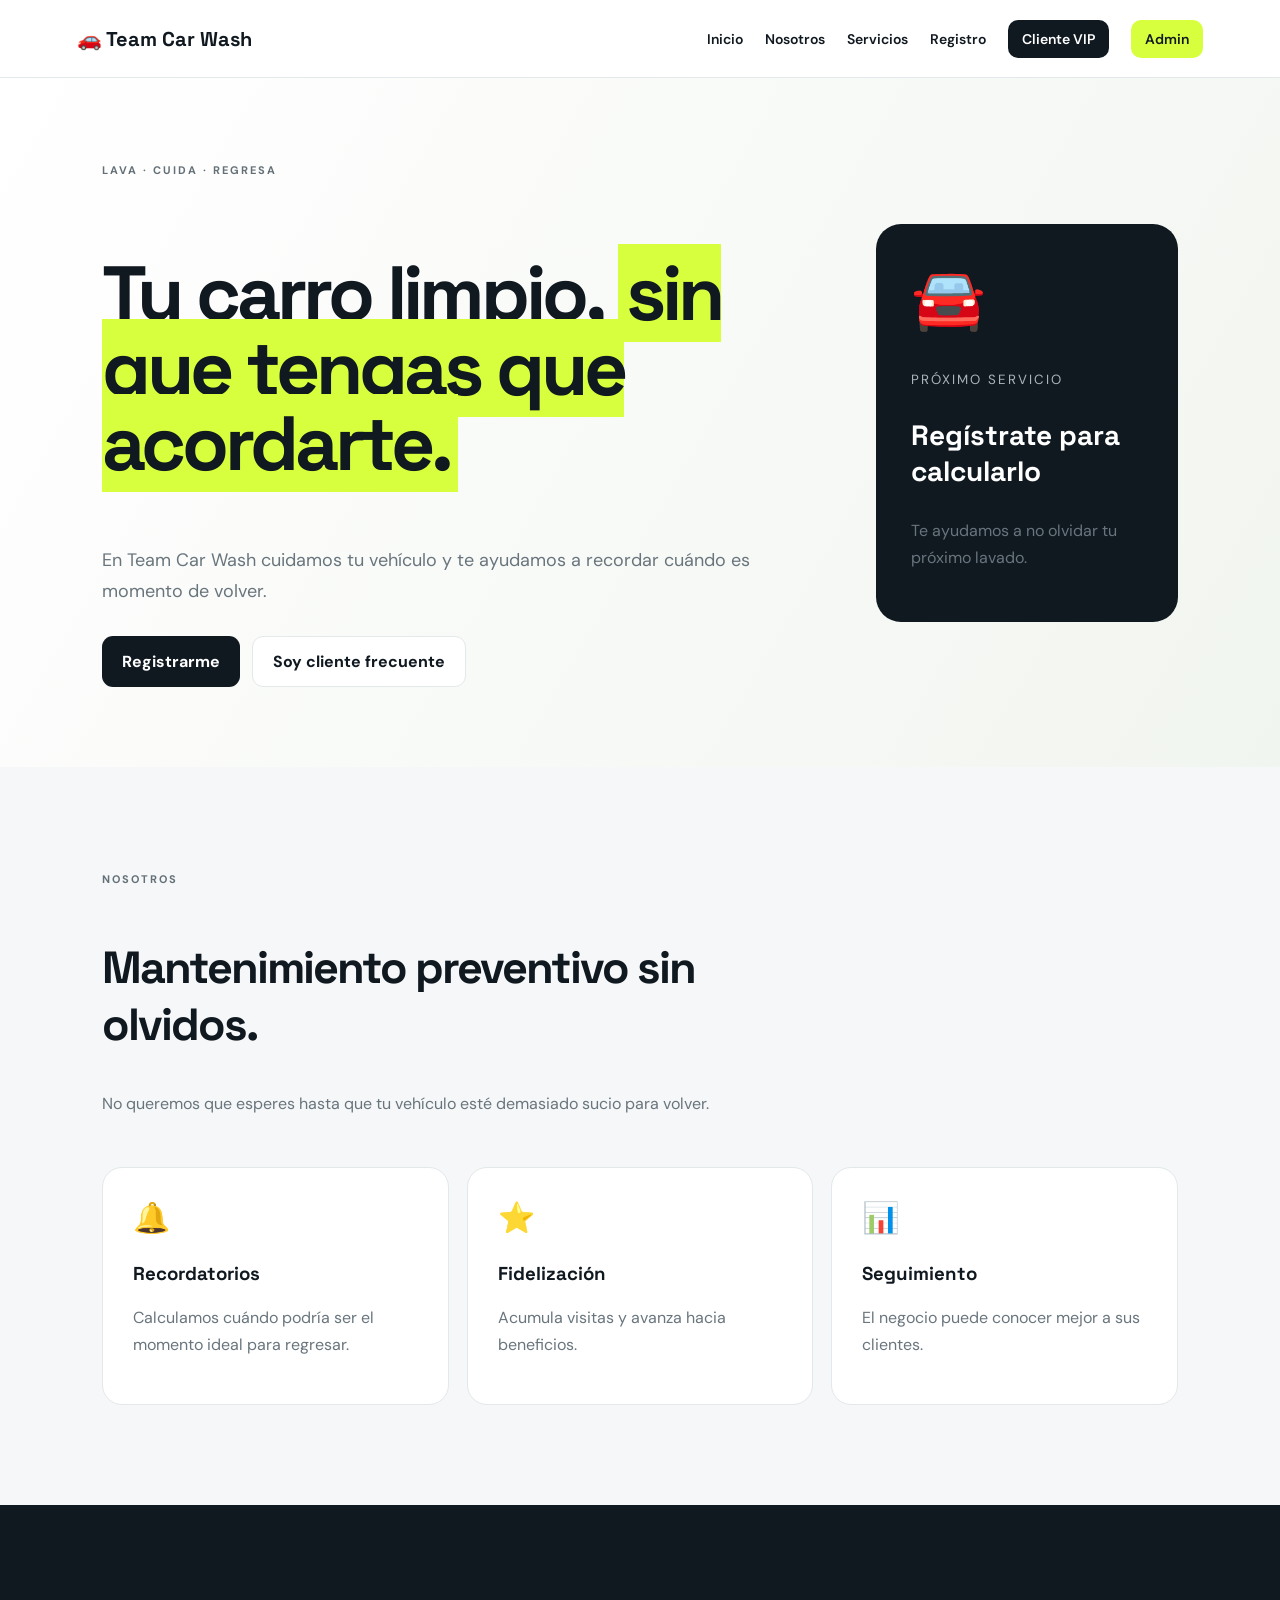
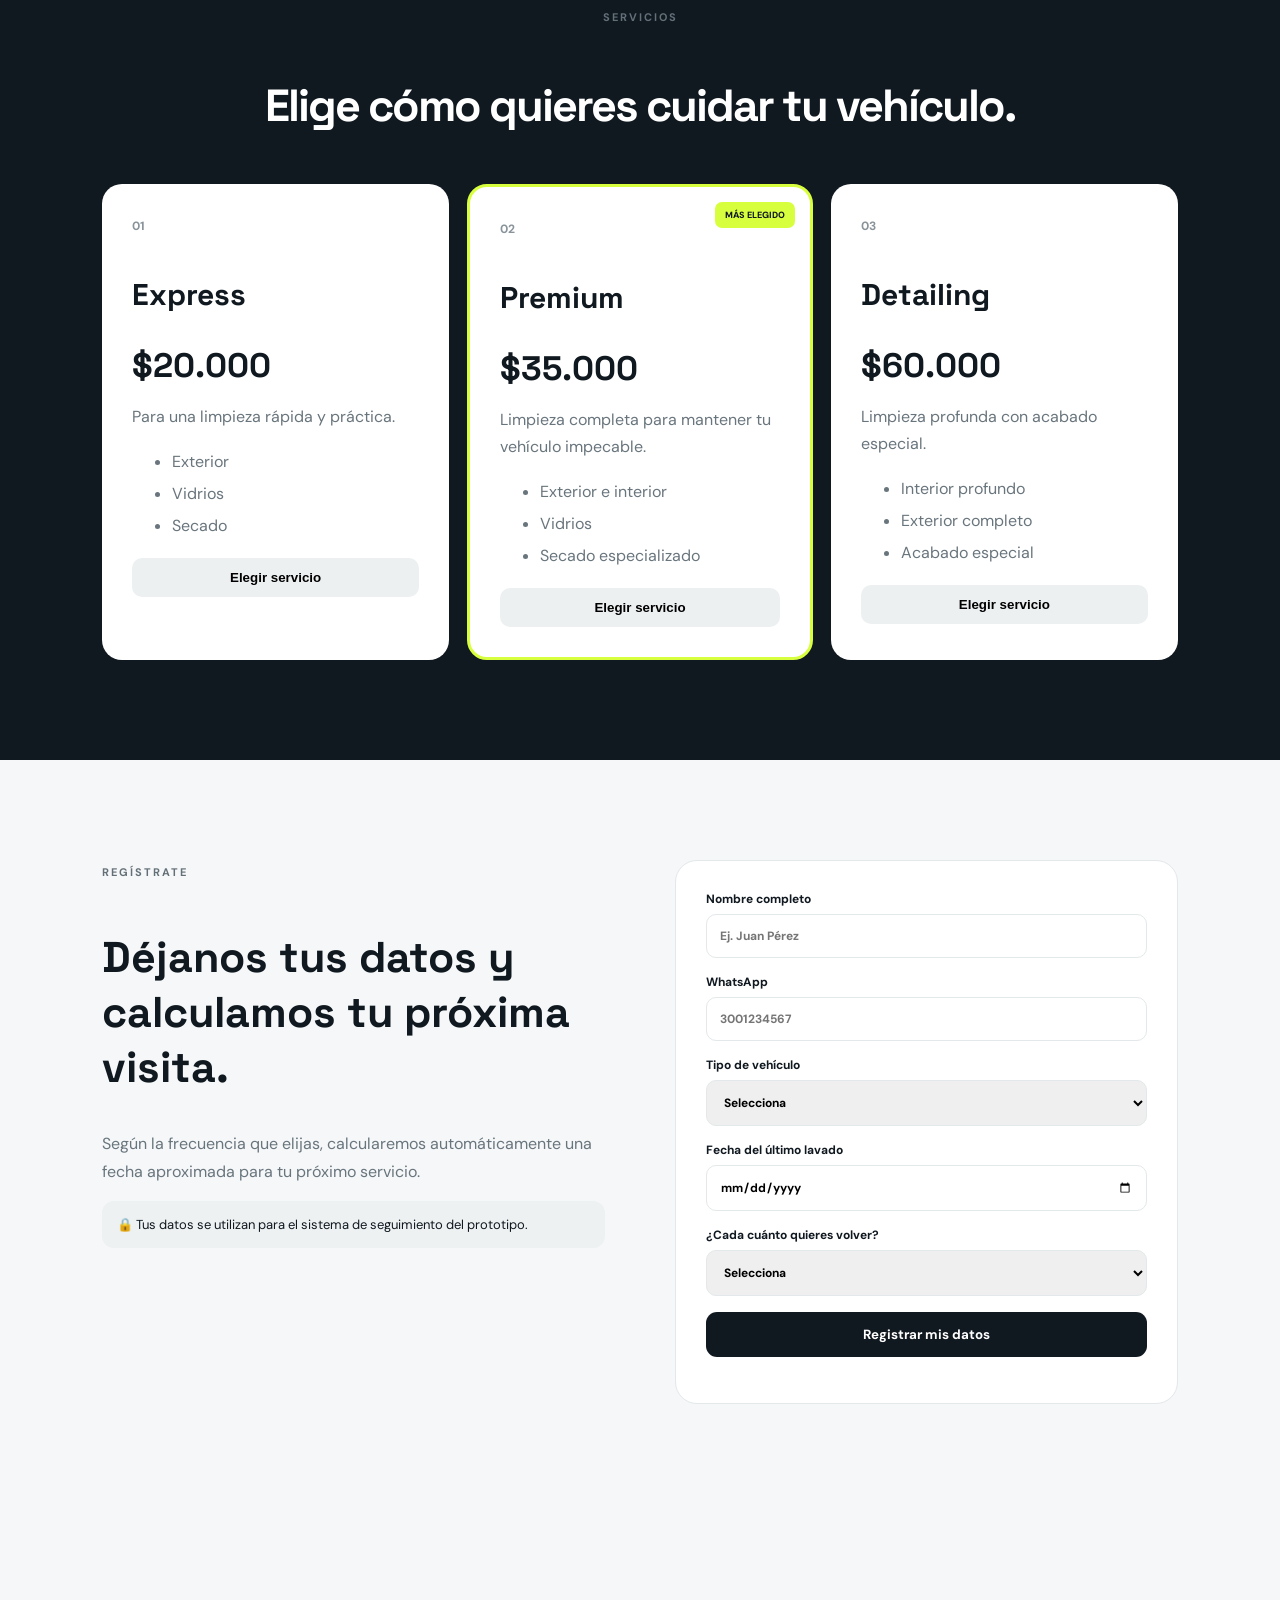
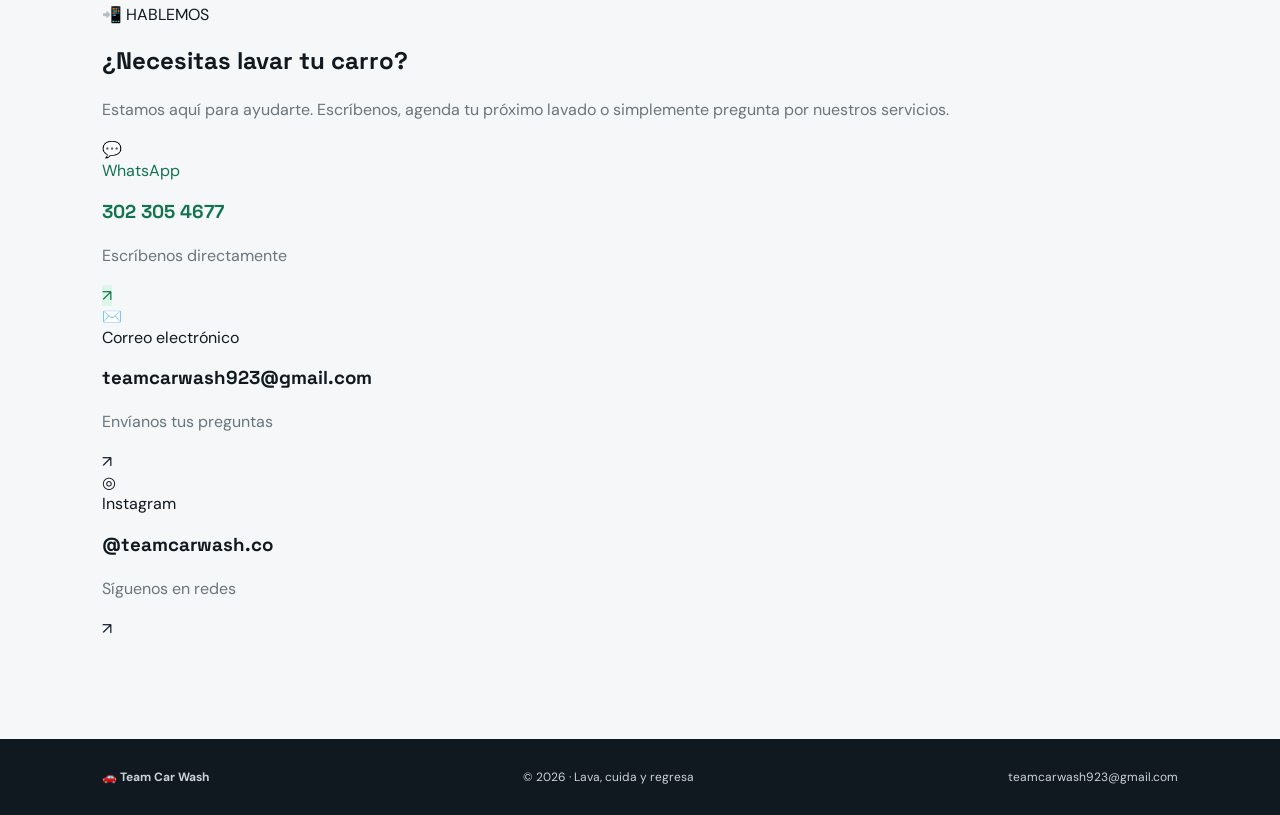
==== commit 58a9c7e6: "Update index.html" ====
--- a/index.html
+++ b/index.html
@@ -453,7 +453,70 @@
 </section>
 
 </main>
-
+<!-- ================================
+     CONTACTO
+================================= -->
+<section id="contacto" class="contact section">
+
+    <div class="contact-header">
+        <span class="section-tag">📲 HABLEMOS</span>
+        <h2>¿Necesitas lavar tu carro?</h2>
+        <p>
+            Estamos aquí para ayudarte. Escríbenos, agenda tu próximo lavado
+            o simplemente pregunta por nuestros servicios.
+        </p>
+    </div>
+
+    <div class="contact-grid">
+
+        <!-- WhatsApp -->
+        <a
+            href="https://wa.me/573023054677"
+            target="_blank"
+            class="contact-card whatsapp"
+        >
+            <div class="contact-icon">💬</div>
+            <div>
+                <span>WhatsApp</span>
+                <h3>302 305 4677</h3>
+                <p>Escríbenos directamente</p>
+            </div>
+            <span class="contact-arrow">↗</span>
+        </a>
+
+        <!-- Correo -->
+        <a
+            href="mailto:teamcarwash923@gmail.com"
+            class="contact-card"
+        >
+            <div class="contact-icon">✉️</div>
+            <div>
+                <span>Correo electrónico</span>
+                <h3>teamcarwash923@gmail.com</h3>
+                <p>Envíanos tus preguntas</p>
+            </div>
+            <span class="contact-arrow">↗</span>
+        </a>
+
+        <!-- Instagram falso -->
+        <a
+            href="https://www.instagram.com/teamcarwash.co/"
+            target="_blank"
+            class="contact-card"
+        >
+            <div class="contact-icon">◎</div>
+            <div>
+                <span>Instagram</span>
+                <h3>@teamcarwash.co</h3>
+                <p>Síguenos en redes</p>
+            </div>
+            <span class="contact-arrow">↗</span>
+        </a>
+
+    </div>
+
+</section>
+    
 
 
 <footer>
--- a/style.css
+++ b/style.css
@@ -1,935 +1,1079 @@
-<!DOCTYPE html>
-<html lang="es" class="scroll-smooth">
-<head>
-    <meta charset="UTF-8">
-    <meta name="viewport" content="width=device-width, initial-scale=1.0">
-    <title>AutoSpark | Autolavado Inteligente & Fidelización</title>
-    <!-- Tailwind CSS CDN -->
-    <script src="https://cdn.tailwindcss.com"></script>
-    <!-- Google Fonts -->
-    <link rel="preconnect" href="https://fonts.googleapis.com">
-    <link rel="preconnect" href="https://fonts.gstatic.com" crossorigin>
-    <link href="https://fonts.googleapis.com/css2?family=Plus+Jakarta+Sans:wght@300;400;500;600;700;800&display=swap" rel="stylesheet">
-    <!-- FontAwesome Icons -->
-    <link rel="stylesheet" href="https://cdnjs.cloudflare.com/ajax/libs/font-awesome/6.4.0/css/all.min.css">
-    
-    <script>
-        tailwind.config = {
-            theme: {
-                extend: {
-                    fontFamily: {
-                        sans: ['Plus Jakarta Sans', 'sans-serif'],
-                    },
-                    colors: {
-                        brand: {
-                            50: '#f0f7ff',
-                            100: '#e0effe',
-                            500: '#0ea5e9',
-                            600: '#0284c7',
-                            700: '#0369a1',
-                            900: '#0c4a6e',
-                        }
-                    }
-                }
-            }
-        }
-    </script>
-    <style>
-        .glass-panel {
-            background: rgba(255, 255, 255, 0.85);
-            backdrop-filter: blur(12px);
-            border: 1px solid rgba(229, 231, 235, 0.8);
-        }
-        .custom-gradient {
-            background: linear-gradient(135deg, #0f172a 0%, #1e293b 50%, #0369a1 100%);
-        }
-        .toast-enter {
-            animation: slideIn 0.3s cubic-bezier(0.16, 1, 0.3, 1) forwards;
-        }
-        @keyframes slideIn {
-            from { transform: translateY(100%); opacity: 0; }
-            to { transform: translateY(0); opacity: 1; }
-        }
-    </style>
-</head>
-<body class="bg-slate-50 text-slate-800 font-sans antialiased min-h-screen flex flex-col justify-between">
-
-    <!-- TOP VIEW SWITCHER BAR (Para facilitar la navegación entre los 3 módulos) -->
-    <div class="bg-slate-950 text-slate-300 py-2 px-4 border-b border-slate-800 text-xs">
-        <div class="max-w-7xl mx-auto flex flex-wrap items-center justify-between gap-2">
-            <span class="font-bold text-sky-400 flex items-center gap-1.5">
-                <i class="fa-solid fa-layer-group"></i> Selector de Vistas del Sistema:
-            </span>
-            <div class="flex items-center gap-2">
-                <button onclick="switchTab('main')" id="tab-btn-main" class="px-3 py-1.5 rounded-lg bg-sky-600 text-white font-bold transition-all hover:opacity-90">
-                    1. Sitio Web Lavadero
-                </button>
-                <button onclick="switchTab('frecuente')" id="tab-btn-frecuente" class="px-3 py-1.5 rounded-lg bg-slate-800 hover:bg-slate-700 text-slate-300 font-bold transition-all">
-                    2. Portal Cliente VIP
-                </button>
-                <button onclick="switchTab('admin')" id="tab-btn-admin" class="px-3 py-1.5 rounded-lg bg-slate-800 hover:bg-slate-700 text-slate-300 font-bold transition-all">
-                    3. Panel del Dueño
-                </button>
-            </div>
-        </div>
-    </div>
-
-    <!-- MAIN HEADER NAVBAR -->
-    <header class="sticky top-0 z-40 bg-slate-900/95 backdrop-blur-md text-white border-b border-slate-800 shadow-md">
-        <div class="max-w-7xl mx-auto px-4 sm:px-6 lg:px-8 h-20 flex items-center justify-between">
-            <!-- Brand Logo -->
-            <a href="#" onclick="switchTab('main')" class="flex items-center gap-3 group">
-                <div class="w-11 h-11 rounded-xl bg-gradient-to-tr from-sky-500 to-blue-600 flex items-center justify-center text-white text-xl shadow-lg shadow-sky-500/30 group-hover:scale-105 transition-transform">
-                    <i class="fa-solid font-bold fa-car-wash"></i>
-                </div>
-                <div>
-                    <span class="font-extrabold text-xl tracking-tight text-white block leading-none">AutoSpark</span>
-                    <span class="text-xs font-medium text-sky-400 tracking-wider uppercase">Smart Wash & Care</span>
-                </div>
-            </a>
-
-            <!-- Navigation Links for Main Site -->
-            <nav class="hidden md:flex items-center space-x-1 lg:space-x-2">
-                <button onclick="switchTab('main')" class="px-3 py-2 text-sm font-semibold rounded-lg hover:bg-slate-800 text-slate-200 transition-colors">Inicio</button>
-                <a href="#nosotros" onclick="switchTab('main')" class="px-3 py-2 text-sm font-semibold rounded-lg hover:bg-slate-800 text-slate-300 transition-colors">Nosotros</a>
-                <a href="#servicios" onclick="switchTab('main')" class="px-3 py-2 text-sm font-semibold rounded-lg hover:bg-slate-800 text-slate-300 transition-colors">Servicios</a>
-                <a href="#registro" onclick="switchTab('main')" class="px-3 py-2 text-sm font-semibold rounded-lg hover:bg-slate-800 text-slate-300 transition-colors">Cuestionario & Recordatorios</a>
-            </nav>
-
-            <!-- Action Buttons for Portals -->
-            <div class="flex items-center gap-2">
-                <button onclick="switchTab('frecuente')" class="bg-emerald-600 hover:bg-emerald-500 text-white text-xs sm:text-sm font-bold px-3 sm:px-4 py-2.5 rounded-xl transition-all shadow-md flex items-center gap-2 border border-emerald-400/30">
-                    <i class="fa-solid fa-star text-amber-300"></i>
-                    <span>Mis Puntos VIP</span>
-                </button>
-                <button onclick="switchTab('admin')" class="bg-slate-800 hover:bg-slate-700 text-sky-400 text-xs sm:text-sm font-bold px-3 sm:px-4 py-2.5 rounded-xl border border-slate-700 transition-all flex items-center gap-2">
-                    <i class="fa-solid fa-chart-line"></i>
-                    <span class="hidden sm:inline">Panel Dueño</span>
-                </button>
-            </div>
-        </div>
-    </header>
-
-    <!-- MAIN CONTENT AREA -->
-    <main class="flex-grow">
-
-        <!-- ========================================== -->
-        <!-- VISTA 1: SITIO WEB PRINCIPAL DEL LAVADERO -->
-        <!-- ========================================== -->
-        <div id="view-main" class="space-y-16 pb-16">
-            
-            <!-- Hero Banner -->
-            <section class="relative custom-gradient text-white py-20 px-4 sm:px-6 lg:px-8 overflow-hidden">
-                <div class="absolute inset-0 opacity-10 bg-[radial-gradient(#38bdf8_1px,transparent_1px)] [background-size:16px_16px]"></div>
-                
-                <div class="max-w-7xl mx-auto grid grid-cols-1 lg:grid-cols-12 gap-12 items-center relative z-10">
-                    <div class="lg:col-span-7 space-y-6 text-center lg:text-left">
-                        <div class="inline-flex items-center gap-2 px-3.5 py-1.5 rounded-full bg-sky-500/20 border border-sky-400/30 text-sky-300 text-xs sm:text-sm font-semibold">
-                            <i class="fa-solid fa-bell text-amber-400"></i> Sistema de Recordatorios de Lavado Automáticos
-                        </div>
-                        <h1 class="text-4xl sm:text-5xl lg:text-6xl font-extrabold tracking-tight leading-tight">
-                            Tu auto impecable, <br class="hidden sm:inline">
-                            <span class="bg-gradient-to-r from-sky-400 to-emerald-400 bg-clip-text text-transparent">sin tener que recordarlo.</span>
-                        </h1>
-                        <p class="text-lg text-slate-300 max-w-2xl mx-auto lg:mx-0">
-                            Transformamos la limpieza esporádica en un hábito sin estrés. Recibe avisos por WhatsApp justo cuando tu vehículo necesita mantenimiento y acumula lavados gratis.
-                        </p>
-                        <div class="flex flex-col sm:flex-row gap-4 justify-center lg:justify-start pt-2">
-                            <a href="#registro" class="bg-sky-500 hover:bg-sky-400 text-white font-bold px-8 py-4 rounded-xl shadow-lg shadow-sky-500/30 transition-all text-center flex items-center justify-center gap-2">
-                                <i class="fa-solid fa-clipboard-check"></i> Llenar Cuestionario & Activar
-                            </a>
-                            <button onclick="switchTab('frecuente')" class="bg-slate-800/80 hover:bg-slate-800 text-slate-200 border border-slate-700 font-semibold px-6 py-4 rounded-xl transition-all text-center flex items-center justify-center gap-2">
-                                <i class="fa-solid fa-crown text-amber-400"></i> Soy Cliente Frecuente
-                            </button>
-                        </div>
-                    </div>
-
-                    <!-- Visual Graphic Card -->
-                    <div class="lg:col-span-5 flex justify-center">
-                        <div class="w-full max-w-md glass-panel bg-slate-900/80 border border-slate-700/60 p-6 rounded-3xl shadow-2xl relative text-slate-100">
-                            <div class="flex items-center justify-between border-b border-slate-700/80 pb-4 mb-4">
-                                <div class="flex items-center gap-3">
-                                    <div class="w-10 h-10 rounded-full bg-emerald-500/20 border border-emerald-500/40 flex items-center justify-center text-emerald-400">
-                                        <i class="fa-brands fa-whatsapp text-xl"></i>
-                                    </div>
-                                    <div>
-                                        <h4 class="font-bold text-sm">Notificación Inteligente</h4>
-                                        <span class="text-xs text-slate-400">AutoSpark Recordatorio</span>
-                                    </div>
-                                </div>
-                                <span class="text-xs bg-slate-800 text-slate-400 px-2 py-1 rounded">Hoy</span>
-                            </div>
-                            <div class="bg-slate-800/90 p-4 rounded-2xl text-sm border border-slate-700 leading-relaxed mb-4">
-                                "Hola Juan 👋, han pasado 15 días desde tu último lavado. El pronóstico estará soleado esta semana ☀️. ¿Te agendamos un turno prioritario para hoy?"
-                            </div>
-                            <div class="flex items-center justify-between text-xs text-slate-400 px-1">
-                                <span><i class="fa-solid fa-check-double text-sky-400"></i> Recordatorio Oportuno</span>
-                                <span class="text-emerald-400 font-semibold">Reserva en 1 Clic</span>
-                            </div>
-                        </div>
-                    </div>
-                </div>
-            </section>
-
-            <!-- SECCIÓN 1: NOSOTROS -->
-            <section id="nosotros" class="max-w-7xl mx-auto px-4 sm:px-6 lg:px-8 pt-6">
-                <div class="bg-slate-900 text-white rounded-3xl p-8 sm:p-12 relative overflow-hidden shadow-xl border border-slate-800">
-                    <div class="grid grid-cols-1 lg:grid-cols-2 gap-12 items-center">
-                        <div>
-                            <span class="text-sky-400 font-bold text-xs uppercase tracking-wider bg-sky-950/80 border border-sky-800/50 px-3 py-1 rounded-full">Sobre Nosotros</span>
-                            <h2 class="text-3xl sm:text-4xl font-extrabold mt-4 mb-6">Reinventamos el servicio de lavadero con tecnología de seguimiento.</h2>
-                            <p class="text-slate-300 leading-relaxed mb-4">
-                                Entendemos la rutina diaria: no dejas de lavar tu vehículo por desinterés, sino porque las ocupaciones hacen que olvides cuándo fue la última vez que le diste mantenimiento.
-                            </p>
-                            <p class="text-slate-300 leading-relaxed mb-6">
-                                En **AutoSpark**, combinamos la mejor técnica de limpieza profunda con **un sistema inteligente de recordatorios periódicos**. Calculamos el ciclo óptimo según el uso de tu auto y te avisamos vía WhatsApp antes de que la suciedad acumule daños en la pintura.
-                            </p>
-                            <div class="grid grid-cols-2 gap-4 pt-2">
-                                <div class="border-l-4 border-sky-500 pl-4">
-                                    <p class="text-2xl font-black text-white">+1,500</p>
-                                    <p class="text-xs text-slate-400">Autos en programa de cuidado</p>
-                                </div>
-                                <div class="border-l-4 border-emerald-500 pl-4">
-                                    <p class="text-2xl font-black text-white">95%</p>
-                                    <p class="text-xs text-slate-400">Clientes recurrentes sin olvidos</p>
-                                </div>
-                            </div>
-                        </div>
-                        <div class="grid grid-cols-2 gap-4">
-                            <div class="bg-slate-800/80 p-5 rounded-2xl border border-slate-700">
-                                <i class="fa-solid fa-clock-rotate-left text-3xl text-sky-400 mb-3"></i>
-                                <h4 class="font-bold mb-1 text-sm">Sin Olvidos</h4>
-                                <p class="text-xs text-slate-400">Avisos automáticos en el momento justo que tu auto lo requiere.</p>
-                            </div>
-                            <div class="bg-slate-800/80 p-5 rounded-2xl border border-slate-700">
-                                <i class="fa-solid fa-gift text-3xl text-emerald-400 mb-3"></i>
-                                <h4 class="font-bold mb-1 text-sm">Beneficios VIP</h4>
-                                <p class="text-xs text-slate-400">Acumula lavados y obtén encerados y servicios de regalo.</p>
-                            </div>
-                            <div class="bg-slate-800/80 p-5 rounded-2xl border border-slate-700">
-                                <i class="fa-solid fa-bolt text-3xl text-amber-400 mb-3"></i>
-                                <h4 class="font-bold mb-1 text-sm">Turno Prioritario</h4>
-                                <p class="text-xs text-slate-400">Reserva tu horario preferido directo desde tus mensajes.</p>
-                            </div>
-                            <div class="bg-slate-800/80 p-5 rounded-2xl border border-slate-700">
-                                <i class="fa-solid fa-shield-halved text-3xl text-blue-400 mb-3"></i>
-                                <h4 class="font-bold mb-1 text-sm">Protección Activa</h4>
-                                <p class="text-xs text-slate-400">Mantenimiento constante que protege el valor de reventa.</p>
-                            </div>
-                        </div>
-                    </div>
-                </div>
-            </section>
-
-            <!-- SECCIÓN 2: SERVICIOS DE LAVADO -->
-            <section id="servicios" class="max-w-7xl mx-auto px-4 sm:px-6 lg:px-8 pt-8">
-                <div class="text-center max-w-3xl mx-auto mb-12">
-                    <h2 class="text-xs font-extrabold uppercase tracking-widest text-sky-600 mb-2">Servicios Disponibles</h2>
-                    <h3 class="text-3xl sm:text-4xl font-extrabold text-slate-900">Planes de Limpieza & Mantenimiento</h3>
-                    <p class="text-slate-600 mt-3">Escoge la rutina que mejor se adapte al uso diario de tu vehículo.</p>
-                </div>
-
-                <div class="grid grid-cols-1 md:grid-cols-3 gap-8">
-                    <!-- Servicio 1 -->
-                    <div class="bg-white rounded-3xl p-8 border border-slate-200 shadow-sm hover:shadow-xl transition-all flex flex-col justify-between">
-                        <div>
-                            <div class="w-12 h-12 rounded-2xl bg-sky-50 text-sky-600 flex items-center justify-center text-2xl mb-6">
-                                <i class="fa-solid fa-shower"></i>
-                            </div>
-                            <h4 class="text-xl font-bold text-slate-900">Lavado Express</h4>
-                            <p class="text-slate-500 text-sm mt-2">Mantenimiento rápido semanal para remover polvo y suciedad ligera.</p>
-                            <div class="my-6">
-                                <span class="text-4xl font-extrabold text-slate-900">$12</span>
-                                <span class="text-slate-400 text-sm">/ servicio</span>
-                            </div>
-                            <ul class="space-y-3 text-sm text-slate-600 mb-8">
-                                <li class="flex items-center gap-3"><i class="fa-solid fa-circle-check text-sky-500"></i> Lavado exterior con champú pH neutro</li>
-                                <li class="flex items-center gap-3"><i class="fa-solid fa-circle-check text-sky-500"></i> Secado a mano con microfibra</li>
-                                <li class="flex items-center gap-3"><i class="fa-solid fa-circle-check text-sky-500"></i> Limpieza superficial de rines</li>
-                            </ul>
-                        </div>
-                        <a href="#registro" class="w-full bg-slate-100 hover:bg-slate-200 text-slate-800 font-bold py-3 rounded-xl transition-colors text-center block">Registrarme & Probar</a>
-                    </div>
-
-                    <!-- Servicio 2 (Destacado) -->
-                    <div class="bg-gradient-to-b from-slate-900 to-slate-800 text-white rounded-3xl p-8 border-2 border-sky-500 shadow-2xl relative flex flex-col justify-between transform md:-translate-y-3">
-                        <div class="absolute -top-4 right-8 bg-gradient-to-r from-sky-500 to-emerald-400 text-slate-950 font-extrabold text-xs px-4 py-1.5 rounded-full uppercase tracking-wider shadow-md">
-                            Recomendado
-                        </div>
-                        <div>
-                            <div class="w-12 h-12 rounded-2xl bg-sky-500/20 text-sky-400 flex items-center justify-center text-2xl mb-6 border border-sky-400/30">
-                                <i class="fa-solid fa-sparkles"></i>
-                            </div>
-                            <h4 class="text-xl font-bold text-white">Lavado Integral Premium</h4>
-                            <p class="text-slate-300 text-sm mt-2">Atención completa por dentro y fuera. Aroma fresco e interiores limpios.</p>
-                            <div class="my-6">
-                                <span class="text-4xl font-extrabold text-white">$25</span>
-                                <span class="text-slate-400 text-sm">/ servicio</span>
-                            </div>
-                            <ul class="space-y-3 text-sm text-slate-300 mb-8">
-                                <li class="flex items-center gap-3"><i class="fa-solid fa-circle-check text-emerald-400"></i> Carrocería + Aspirado profundo</li>
-                                <li class="flex items-center gap-3"><i class="fa-solid fa-circle-check text-emerald-400"></i> Limpieza e hidratación de tablero</li>
-                                <li class="flex items-center gap-3"><i class="fa-solid fa-circle-check text-emerald-400"></i> Encerado express protector de rayos UV</li>
-                                <li class="flex items-center gap-3"><i class="fa-solid fa-circle-check text-emerald-400"></i> Renovador de llantas y rines pulidos</li>
-                            </ul>
-                        </div>
-                        <a href="#registro" class="w-full bg-sky-500 hover:bg-sky-400 text-white font-bold py-3.5 rounded-xl shadow-lg transition-colors text-center block">Agendar & Registrarme</a>
-                    </div>
-
-                    <!-- Servicio 3 -->
-                    <div class="bg-white rounded-3xl p-8 border border-slate-200 shadow-sm hover:shadow-xl transition-all flex flex-col justify-between">
-                        <div>
-                            <div class="w-12 h-12 rounded-2xl bg-emerald-50 text-emerald-600 flex items-center justify-center text-2xl mb-6">
-                                <i class="fa-solid fa-shield-halved"></i>
-                            </div>
-                            <h4 class="text-xl font-bold text-slate-900">Detailing Cerámico</h4>
-                            <p class="text-slate-500 text-sm mt-2">Tratamiento especializado para restaurar brillo y repeler el agua.</p>
-                            <div class="my-6">
-                                <span class="text-4xl font-extrabold text-slate-900">$60</span>
-                                <span class="text-slate-400 text-sm">/ tratamiento</span>
-                            </div>
-                            <ul class="space-y-3 text-sm text-slate-600 mb-8">
-                                <li class="flex items-center gap-3"><i class="fa-solid fa-circle-check text-emerald-500"></i> Descontaminado de pintura</li>
-                                <li class="flex items-center gap-3"><i class="fa-solid fa-circle-check text-emerald-500"></i> Sellador sintético hidrofóbico</li>
-                                <li class="flex items-center gap-3"><i class="fa-solid fa-circle-check text-emerald-500"></i> Limpieza a vapor de tapicería</li>
-                            </ul>
-                        </div>
-                        <a href="#registro" class="w-full bg-slate-100 hover:bg-slate-200 text-slate-800 font-bold py-3 rounded-xl transition-colors text-center block">Registrarme & Probar</a>
-                    </div>
-                </div>
-            </section>
-
-            <!-- SECCIÓN 3: CUESTIONARIO Y REGISTRO DE DATOS PARA RECORDATORIOS -->
-            <section id="registro" class="max-w-4xl mx-auto px-4 sm:px-6 lg:px-8 pt-8">
-                <div class="bg-white rounded-3xl p-6 sm:p-10 border border-slate-200 shadow-xl">
-                    <div class="text-center max-w-xl mx-auto mb-8">
-                        <div class="w-14 h-14 bg-sky-100 text-sky-600 rounded-2xl flex items-center justify-center text-2xl mx-auto mb-3">
-                            <i class="fa-solid fa-clipboard-list"></i>
-                        </div>
-                        <h3 class="text-2xl sm:text-3xl font-extrabold text-slate-900">Cuestionario de Mantenimiento</h3>
-                        <p class="text-slate-500 text-sm mt-2">Déjanos tus datos para calcular la fecha ideal de tu próximo lavado y programar tus recordatorios automáticos.</p>
-                    </div>
-
-                    <form id="reminder-form" onsubmit="handleRegisterClient(event)" class="space-y-6">
-                        <div class="grid grid-cols-1 sm:grid-cols-2 gap-6">
-                            <!-- Nombre -->
-                            <div>
-                                <label class="block text-xs font-bold uppercase tracking-wider text-slate-700 mb-2">Nombre Completo *</label>
-                                <div class="relative">
-                                    <i class="fa-solid fa-user absolute left-4 top-3.5 text-slate-400"></i>
-                                    <input type="text" id="client-name" required placeholder="Ej. Juan Pérez" class="w-full pl-11 pr-4 py-3 rounded-xl border border-slate-300 focus:ring-2 focus:ring-sky-500 outline-none text-slate-800 text-sm font-medium transition-all">
-                                </div>
-                            </div>
-
-                            <!-- Teléfono -->
-                            <div>
-                                <label class="block text-xs font-bold uppercase tracking-wider text-slate-700 mb-2">Teléfono WhatsApp *</label>
-                                <div class="relative">
-                                    <i class="fa-brands fa-whatsapp absolute left-4 top-3.5 text-slate-400"></i>
-                                    <input type="tel" id="client-phone" required placeholder="Ej. 3001234567" class="w-full pl-11 pr-4 py-3 rounded-xl border border-slate-300 focus:ring-2 focus:ring-sky-500 outline-none text-slate-800 text-sm font-medium transition-all">
-                                </div>
-                            </div>
-
-                            <!-- Última fecha de lavado -->
-                            <div>
-                                <label class="block text-xs font-bold uppercase tracking-wider text-slate-700 mb-2">¿Cuándo lavaste el auto por última vez? *</label>
-                                <div class="relative">
-                                    <i class="fa-solid fa-calendar-day absolute left-4 top-3.5 text-slate-400"></i>
-                                    <input type="date" id="client-last-wash" required class="w-full pl-11 pr-4 py-3 rounded-xl border border-slate-300 focus:ring-2 focus:ring-sky-500 outline-none text-slate-800 text-sm font-medium transition-all">
-                                </div>
-                            </div>
-
-                            <!-- Tipo de Vehículo -->
-                            <div>
-                                <label class="block text-xs font-bold uppercase tracking-wider text-slate-700 mb-2">Tipo de Vehículo</label>
-                                <div class="relative">
-                                    <i class="fa-solid fa-car absolute left-4 top-3.5 text-slate-400"></i>
-                                    <select id="client-vehicle" class="w-full pl-11 pr-4 py-3 rounded-xl border border-slate-300 focus:ring-2 focus:ring-sky-500 outline-none text-slate-800 text-sm font-medium transition-all appearance-none bg-white">
-                                        <option value="Sedán / Automóvil">Sedán / Automóvil</option>
-                                        <option value="Camioneta / SUV">Camioneta / SUV</option>
-                                        <option value="Pickup / 4x4">Pickup / 4x4</option>
-                                        <option value="Motocicleta">Motocicleta</option>
-                                    </select>
-                                </div>
-                            </div>
-                        </div>
-
-                        <!-- Frecuencia deseada -->
-                        <div>
-                            <label class="block text-xs font-bold uppercase tracking-wider text-slate-700 mb-2">¿Cada cuánto prefieres lavar tu auto?</label>
-                            <div class="grid grid-cols-3 gap-3">
-                                <label class="cursor-pointer border rounded-xl p-3 text-center transition-all hover:border-sky-500 flex flex-col items-center gap-1 has-[:checked]:bg-sky-50 has-[:checked]:border-sky-500 has-[:checked]:text-sky-700">
-                                    <input type="radio" name="freq" value="10" class="sr-only">
-                                    <span class="font-bold text-sm">Cada 10 días</span>
-                                    <span class="text-xs text-slate-500">Uso frecuente</span>
-                                </label>
-                                <label class="cursor-pointer border rounded-xl p-3 text-center transition-all hover:border-sky-500 flex flex-col items-center gap-1 has-[:checked]:bg-sky-50 has-[:checked]:border-sky-500 has-[:checked]:text-sky-700">
-                                    <input type="radio" name="freq" value="15" class="sr-only" checked>
-                                    <span class="font-bold text-sm">Cada 15 días</span>
-                                    <span class="text-xs text-slate-500">Recomendado</span>
-                                </label>
-                                <label class="cursor-pointer border rounded-xl p-3 text-center transition-all hover:border-sky-500 flex flex-col items-center gap-1 has-[:checked]:bg-sky-50 has-[:checked]:border-sky-500 has-[:checked]:text-sky-700">
-                                    <input type="radio" name="freq" value="30" class="sr-only">
-                                    <span class="font-bold text-sm">Cada 30 días</span>
-                                    <span class="text-xs text-slate-500">Ocasional</span>
-                                </label>
-                            </div>
-                        </div>
-
-                        <button type="submit" class="w-full bg-emerald-600 hover:bg-emerald-500 text-white font-extrabold py-4 rounded-xl shadow-lg shadow-emerald-600/30 transition-all text-center flex items-center justify-center gap-2">
-                            <i class="fa-solid fa-paper-plane"></i> Guardar Mis Datos y Activar Recordatorio
-                        </button>
-                    </form>
-
-                    <!-- Mensaje de Confirmación Instantáneo -->
-                    <div id="registration-result" class="hidden mt-6 p-6 bg-emerald-50 border border-emerald-200 rounded-2xl text-emerald-900">
-                        <div class="flex items-start gap-4">
-                            <div class="w-10 h-10 rounded-full bg-emerald-500 text-white flex items-center justify-center flex-shrink-0 text-xl">
-                                <i class="fa-solid fa-check"></i>
-                            </div>
-                            <div class="space-y-1">
-                                <h4 class="font-bold text-base">¡Registro completado exitosamente!</h4>
-                                <p id="result-text" class="text-sm text-emerald-800 leading-relaxed"></p>
-                                <div class="pt-3 flex gap-3">
-                                    <button onclick="switchTab('frecuente')" class="bg-emerald-700 hover:bg-emerald-800 text-white text-xs font-bold px-4 py-2 rounded-lg">Ir a Mi Portal de Puntos</button>
-                                </div>
-                            </div>
-                        </div>
-                    </div>
-                </div>
-            </section>
-        </div>
-
-        <!-- ==================================================== -->
-        <!-- VISTA 2: PORTAL DE CLIENTE FRECUENTE & RECOMENDACIÓN -->
-        <!-- ==================================================== -->
-        <div id="view-frecuente" class="hidden max-w-5xl mx-auto px-4 sm:px-6 lg:px-8 py-10 space-y-8">
-            <div class="bg-white rounded-3xl p-6 sm:p-8 border border-slate-200 shadow-lg">
-                <div class="flex flex-col md:flex-row md:items-center justify-between gap-6 border-b border-slate-100 pb-6">
-                    <div>
-                        <span class="inline-block px-3 py-1 bg-amber-100 text-amber-800 font-bold text-xs rounded-full mb-2">
-                            <i class="fa-solid fa-crown text-amber-500"></i> Club VIP de Clientes
-                        </span>
-                        <h2 class="text-2xl sm:text-3xl font-extrabold text-slate-900">Tu Progreso de Fidelización</h2>
-                        <p class="text-slate-500 text-sm">Consulta tus puntos, beneficios gratis y recomendaciones de lavado.</p>
-                    </div>
-
-                    <!-- Buscador de cliente por teléfono -->
-                    <div class="flex items-center gap-2 bg-slate-50 p-2 rounded-2xl border border-slate-200">
-                        <input type="tel" id="portal-search-phone" placeholder="Ingresa tu teléfono" class="px-3 py-2 text-sm bg-white border border-slate-300 rounded-xl outline-none focus:ring-2 focus:ring-sky-500">
-                        <button onclick="searchClientPortal()" class="bg-sky-600 hover:bg-sky-500 text-white text-xs font-bold px-4 py-2.5 rounded-xl transition-all">Buscar</button>
-                    </div>
-                </div>
-
-                <!-- Tarjeta Dinámica de Fidelización -->
-                <div id="loyalty-card-container" class="mt-8 space-y-8">
-                    <!-- Cargado dinámicamente mediante JS -->
-                </div>
-            </div>
-
-            <!-- Consejos de Mantenimiento y Clima -->
-            <div class="grid grid-cols-1 md:grid-cols-2 gap-6">
-                <div class="bg-gradient-to-br from-sky-900 to-slate-900 text-white p-6 rounded-3xl shadow-md border border-slate-800">
-                    <div class="flex items-center gap-3 text-sky-400 mb-3">
-                        <i class="fa-solid fa-lightbulb text-xl"></i>
-                        <h4 class="font-bold text-base">Consejo de Mantenimiento</h4>
-                    </div>
-                    <p class="text-sm text-slate-300 leading-relaxed">
-                        Lavar tu vehículo cada 15 días previene que los desechos orgánicos y minerales desgasten el brillo del barniz. ¡Cuesta un 80% menos prevenir que pulir la pintura!
-                    </p>
-                </div>
-
-                <div class="bg-gradient-to-br from-emerald-900 to-slate-900 text-white p-6 rounded-3xl shadow-md border border-slate-800">
-                    <div class="flex items-center gap-3 text-emerald-400 mb-3">
-                        <i class="fa-solid fa-cloud-sun text-xl"></i>
-                        <h4 class="font-bold text-base">Pronóstico Recomendado</h4>
-                    </div>
-                    <p class="text-sm text-slate-300 leading-relaxed">
-                        Se proyecta clima soleado en los próximos días. Es el momento perfecto para agendar un lavado integral con capa protectora contra la radiación UV.
-                    </p>
-                </div>
-            </div>
-        </div>
-
-        <!-- ========================================================== -->
-        <!-- VISTA 3: PANEL DE CONTROL DEL DUEÑO (DASHBOARD & TABLA)    -->
-        <!-- ========================================================== -->
-        <div id="view-admin" class="hidden max-w-7xl mx-auto px-4 sm:px-6 lg:px-8 py-10 space-y-8">
-            <div class="flex flex-col sm:flex-row sm:items-center justify-between gap-4">
-                <div>
-                    <span class="inline-block px-3 py-1 bg-sky-100 text-sky-800 font-bold text-xs rounded-full mb-1">Módulo del Administrador</span>
-                    <h2 class="text-3xl font-extrabold text-slate-900">Panel de Control & Recordatorios</h2>
-                    <p class="text-slate-500 text-sm">Gestiona la base de clientes, consulta estadísticas y envía recordatorios por WhatsApp.</p>
-                </div>
-                
-                <button onclick="addNewMockClient()" class="bg-sky-600 hover:bg-sky-500 text-white font-bold text-sm px-4 py-2.5 rounded-xl shadow transition-all self-start flex items-center gap-2">
-                    <i class="fa-solid fa-plus"></i> Agregar Cliente Ejemplo
-                </button>
-            </div>
-
-            <!-- Métrica Cards -->
-            <div class="grid grid-cols-1 sm:grid-cols-2 lg:grid-cols-4 gap-5">
-                <div class="bg-white p-6 rounded-2xl border border-slate-200 shadow-sm flex items-center justify-between">
-                    <div>
-                        <p class="text-xs font-bold text-slate-400 uppercase tracking-wider">Clientes Registrados</p>
-                        <h4 id="stat-total-clients" class="text-3xl font-black text-slate-900 mt-1">0</h4>
-                        <span class="text-xs text-emerald-600 font-semibold"><i class="fa-solid fa-arrow-up"></i> Base de datos activa</span>
-                    </div>
-                    <div class="w-12 h-12 rounded-xl bg-sky-100 text-sky-600 flex items-center justify-center text-xl">
-                        <i class="fa-solid fa-users"></i>
-                    </div>
-                </div>
-
-                <div class="bg-white p-6 rounded-2xl border border-slate-200 shadow-sm flex items-center justify-between">
-                    <div>
-                        <p class="text-xs font-bold text-slate-400 uppercase tracking-wider">Requieren Recordatorio</p>
-                        <h4 id="stat-pending-reminders" class="text-3xl font-black text-amber-600 mt-1">0</h4>
-                        <span class="text-xs text-amber-600 font-semibold"><i class="fa-solid fa-bell"></i> Listos para contactar</span>
-                    </div>
-                    <div class="w-12 h-12 rounded-xl bg-amber-100 text-amber-600 flex items-center justify-center text-xl">
-                        <i class="fa-solid fa-clock"></i>
-                    </div>
-                </div>
-
-                <div class="bg-white p-6 rounded-2xl border border-slate-200 shadow-sm flex items-center justify-between">
-                    <div>
-                        <p class="text-xs font-bold text-slate-400 uppercase tracking-wider">Servicios este Mes</p>
-                        <h4 id="stat-month-washes" class="text-3xl font-black text-emerald-600 mt-1">48</h4>
-                        <span class="text-xs text-emerald-600 font-semibold"><i class="fa-solid fa-chart-line"></i> Demanda estable</span>
-                    </div>
-                    <div class="w-12 h-12 rounded-xl bg-emerald-100 text-emerald-600 flex items-center justify-center text-xl">
-                        <i class="fa-solid fa-car-side"></i>
-                    </div>
-                </div>
-
-                <div class="bg-white p-6 rounded-2xl border border-slate-200 shadow-sm flex items-center justify-between">
-                    <div>
-                        <p class="text-xs font-bold text-slate-400 uppercase tracking-wider">Tasa de Retención</p>
-                        <h4 class="text-3xl font-black text-purple-600 mt-1">91%</h4>
-                        <span class="text-xs text-purple-600 font-semibold"><i class="fa-solid fa-rotate-right"></i> Retorno frecuente</span>
-                    </div>
-                    <div class="w-12 h-12 rounded-xl bg-purple-100 text-purple-600 flex items-center justify-center text-xl">
-                        <i class="fa-solid fa-arrows-rotate"></i>
-                    </div>
-                </div>
-            </div>
-
-            <!-- Tabla de Clientes y Estado de Recordatorio -->
-            <div class="bg-white rounded-3xl border border-slate-200 shadow-lg overflow-hidden">
-                <div class="p-6 border-b border-slate-100 flex flex-col sm:flex-row sm:items-center justify-between gap-4">
-                    <h3 class="text-lg font-bold text-slate-900">Directorio de Clientes & Estado de Mantenimiento</h3>
-                    <div class="flex items-center gap-3">
-                        <input type="text" id="admin-search-input" onkeyup="renderAdminTable()" placeholder="Buscar cliente o teléfono..." class="px-4 py-2 border border-slate-300 rounded-xl text-sm outline-none focus:ring-2 focus:ring-sky-500">
-                    </div>
-                </div>
-
-                <div class="overflow-x-auto">
-                    <table class="w-full text-left border-collapse">
-                        <thead>
-                            <tr class="bg-slate-50 text-slate-500 text-xs font-bold uppercase border-b border-slate-200">
-                                <th class="p-4">Cliente / Vehículo</th>
-                                <th class="p-4">Último Lavado</th>
-                                <th class="p-4">Días Transcurridos</th>
-                                <th class="p-4">Frecuencia</th>
-                                <th class="p-4">Visitas</th>
-                                <th class="p-4 text-center">Acción de Recordatorio</th>
-                            </tr>
-                        </thead>
-                        <tbody id="admin-clients-table" class="divide-y divide-slate-100 text-sm">
-                            <!-- Filas generadas dinámicamente -->
-                        </tbody>
-                    </table>
-                </div>
-            </div>
-        </div>
-
-        <!-- MODAL PARA AGENDAR CITA -->
-        <div id="appointment-modal" class="hidden fixed inset-0 z-50 bg-slate-900/60 backdrop-blur-sm flex items-center justify-center p-4">
-            <div class="bg-white rounded-3xl max-w-md w-full p-6 shadow-2xl space-y-5 border border-slate-100">
-                <div class="flex justify-between items-center border-b pb-3">
-                    <h3 class="font-extrabold text-lg text-slate-900 flex items-center gap-2">
-                        <i class="fa-solid fa-calendar-plus text-sky-600"></i> Agendar Cita de Lavado
-                    </h3>
-                    <button onclick="closeModal()" class="text-slate-400 hover:text-slate-600"><i class="fa-solid fa-xmark text-xl"></i></button>
-                </div>
-
-                <div class="space-y-4">
-                    <div>
-                        <label class="block text-xs font-bold text-slate-700 uppercase mb-1">Cliente</label>
-                        <input type="text" id="modal-client-name" readonly class="w-full bg-slate-100 border border-slate-200 rounded-xl px-3 py-2 text-sm font-semibold text-slate-700">
-                    </div>
-                    <div>
-                        <label class="block text-xs font-bold text-slate-700 uppercase mb-1">Fecha Deseada</label>
-                        <input type="date" id="modal-booking-date" class="w-full border border-slate-300 rounded-xl px-3 py-2 text-sm font-medium">
-                    </div>
-                    <div>
-                        <label class="block text-xs font-bold text-slate-700 uppercase mb-1">Hora Pretendida</label>
-                        <select id="modal-booking-time" class="w-full border border-slate-300 rounded-xl px-3 py-2 text-sm font-medium">
-                            <option value="08:00 AM">08:00 AM</option>
-                            <option value="10:00 AM">10:00 AM</option>
-                            <option value="02:00 PM">02:00 PM</option>
-                            <option value="04:00 PM">04:00 PM</option>
-                        </select>
-                    </div>
-                    <div>
-                        <label class="block text-xs font-bold text-slate-700 uppercase mb-1">Servicio</label>
-                        <select id="modal-service-type" class="w-full border border-slate-300 rounded-xl px-3 py-2 text-sm font-medium">
-                            <option value="Lavado Express">Lavado Express ($12)</option>
-                            <option value="Lavado Integral Premium">Lavado Integral Premium ($25)</option>
-                            <option value="Detailing Cerámico">Detailing Cerámico ($60)</option>
-                        </select>
-                    </div>
-                </div>
-
-                <div class="flex gap-3 pt-2">
-                    <button onclick="closeModal()" class="w-1/2 py-3 border border-slate-300 rounded-xl font-bold text-slate-600 hover:bg-slate-50 text-sm">Cancelar</button>
-                    <button onclick="confirmAppointment()" class="w-1/2 py-3 bg-sky-600 hover:bg-sky-500 text-white rounded-xl font-bold text-sm shadow-md">Confirmar Cita</button>
-                </div>
-            </div>
-        </div>
-
-    </main>
-
-    <!-- FOOTER -->
-    <footer class="bg-slate-900 text-slate-400 py-8 border-t border-slate-800 mt-12">
-        <div class="max-w-7xl mx-auto px-4 text-center text-xs space-y-2">
-            <p class="font-bold text-slate-200">AutoSpark - Sistema Inteligente de Recordatorios & Fidelización de Autolavados</p>
-            <p>Solución diseñada para convertir el lavado ocasional en un hábito recurrente y mantener una demanda predecible.</p>
-        </div>
-    </footer>
-
-    <!-- NOTIFICACIÓN TOAST -->
-    <div id="toast" class="hidden fixed bottom-5 right-5 z-50 bg-slate-900 text-white px-5 py-3 rounded-2xl shadow-2xl flex items-center gap-3 border border-slate-700 toast-enter">
-        <i id="toast-icon" class="fa-solid fa-circle-check text-emerald-400 text-lg"></i>
-        <span id="toast-message" class="text-sm font-medium">Operación realizada</span>
-    </div>
-
-    <!-- JAVASCRIPT LOGIC -->
-    <script>
-        // Base de Datos Inicial de Ejemplo
-        let clientsDB = [
-            {
-                id: '1',
-                name: 'Carlos Mendoza',
-                phone: '3001234567',
-                vehicle: 'Sedán / Mazda 3',
-                lastWashDate: '2026-09-18', // ~17 días
-                frequencyDays: 15,
-                washesCount: 4
-            },
-            {
-                id: '2',
-                name: 'María Fernández',
-                phone: '3159876543',
-                vehicle: 'Camioneta / Toyota RAV4',
-                lastWashDate: '2026-10-01', // ~4 días
-                frequencyDays: 10,
-                washesCount: 2
-            },
-            {
-                id: '3',
-                name: 'Andrés Gómez',
-                phone: '3205558899',
-                vehicle: 'Pickup / Ford Ranger',
-                lastWashDate: '2026-08-25', // Vencido
-                frequencyDays: 30,
-                washesCount: 5
-            }
-        ];
-
-        let selectedClientForModal = null;
-
-        window.onload = function() {
-            // Establecer la fecha actual por defecto en el selector
-            const today = new Date().toISOString().split('T')[0];
-            document.getElementById('client-last-wash').value = today;
-            
-            // Inicializar vistas
-            renderAdminTable();
-            updateStats();
-            searchClientPortal('3001234567');
-        };
-
-        // Función para calcular días desde la última fecha
-        function calculateDaysSince(dateString) {
-            const washDate = new Date(dateString);
-            const today = new Date();
-            const diffTime = Math.abs(today - washDate);
-            return Math.floor(diffTime / (1000 * 60 * 60 * 24));
-        }
-
-        // Formatear fechas
-        function formatDate(dateString) {
-            const options = { year: 'numeric', month: 'short', day: 'numeric' };
-            return new Date(dateString).toLocaleDateString('es-ES', options);
-        }
-
-        // Alternar entre las 3 vistas principales
-        function switchTab(tabName) {
-            document.getElementById('view-main').classList.add('hidden');
-            document.getElementById('view-frecuente').classList.add('hidden');
-            document.getElementById('view-admin').classList.add('hidden');
-
-            // Resetear estilos de botones superiores
-            ['main', 'frecuente', 'admin'].forEach(t => {
-                const btn = document.getElementById(`tab-btn-${t}`);
-                if(btn) {
-                    btn.className = "px-3 py-1.5 rounded-lg bg-slate-800 hover:bg-slate-700 text-slate-300 font-bold transition-all";
-                }
-            });
-
-            if(tabName === 'main') {
-                document.getElementById('view-main').classList.remove('hidden');
-                document.getElementById('tab-btn-main').className = "px-3 py-1.5 rounded-lg bg-sky-600 text-white font-bold transition-all";
-            } else if(tabName === 'frecuente') {
-                document.getElementById('view-frecuente').classList.remove('hidden');
-                document.getElementById('tab-btn-frecuente').className = "px-3 py-1.5 rounded-lg bg-emerald-600 text-white font-bold transition-all";
-            } else if(tabName === 'admin') {
-                document.getElementById('view-admin').classList.remove('hidden');
-                document.getElementById('tab-btn-admin').className = "px-3 py-1.5 rounded-lg bg-sky-600 text-white font-bold transition-all";
-                renderAdminTable();
-                updateStats();
-            }
-            window.scrollTo({ top: 0, behavior: 'smooth' });
-        }
-
-        // Procesar formulario del cuestionario
-        function handleRegisterClient(event) {
-            event.preventDefault();
-
-            const name = document.getElementById('client-name').value.trim();
-            const phone = document.getElementById('client-phone').value.trim();
-            const lastWashDate = document.getElementById('client-last-wash').value;
-            const vehicle = document.getElementById('client-vehicle').value;
-            const frequencyDays = parseInt(document.querySelector('input[name="freq"]:checked').value);
-
-            let existing = clientsDB.find(c => c.phone === phone);
-            if(existing) {
-                existing.name = name;
-                existing.lastWashDate = lastWashDate;
-                existing.vehicle = vehicle;
-                existing.frequencyDays = frequencyDays;
-            } else {
-                clientsDB.push({
-                    id: Date.now().toString(),
-                    name,
-                    phone,
-                    vehicle,
-                    lastWashDate,
-                    frequencyDays,
-                    washesCount: 1
-                });
-            }
-
-            const daysAgo = calculateDaysSince(lastWashDate);
-            const nextSuggestedDate = new Date();
-            nextSuggestedDate.setDate(nextSuggestedDate.getDate() + (frequencyDays - daysAgo));
-
-            const resultBox = document.getElementById('registration-result');
-            const resultText = document.getElementById('result-text');
-            resultText.innerHTML = `¡Hola <strong>${name}</strong>! Hemos registrado tu preferencia de lavado cada <strong>${frequencyDays} días</strong>. Basado en tu último lavado (${formatDate(lastWashDate)}), tu próximo momento recomendado será el <strong>${formatDate(nextSuggestedDate)}</strong>. Te enviaremos un recordatorio por WhatsApp.`;
-            resultBox.classList.remove('hidden');
-
-            showToast("¡Tus datos fueron guardados y recordatorios activados!");
-            searchClientPortal(phone);
-        }
-
-        // Renderizar tabla del panel de control del dueño
-        function renderAdminTable() {
-            const tbody = document.getElementById('admin-clients-table');
-            const filterText = document.getElementById('admin-search-input').value.toLowerCase();
-            tbody.innerHTML = '';
-
-            const filtered = clientsDB.filter(c => 
-                c.name.toLowerCase().includes(filterText) || c.phone.includes(filterText)
-            );
-
-            if(filtered.length === 0) {
-                tbody.innerHTML = `<tr><td colspan="6" class="p-8 text-center text-slate-400">No hay clientes registrados en este momento.</td></tr>`;
-                return;
-            }
-
-            filtered.forEach(client => {
-                const days = calculateDaysSince(client.lastWashDate);
-                const isOverdue = days >= client.frequencyDays;
-
-                // Enlace directo de WhatsApp con mensaje personalizado prediseñado
-                const message = encodeURIComponent(`Hola ${client.name} 👋, te saludamos de AutoSpark 🚗. Han transcurrido ${days} días desde tu último lavado. ¿Te reservamos un turno para esta semana y mantenemos tu auto impecable?`);
-                const waLink = `https://wa.me/${client.phone.replace(/[^0-9]/g, '')}?text=${message}`;
-
-                const row = document.createElement('tr');
-                row.className = 'hover:bg-slate-50 transition-colors';
-                row.innerHTML = `
-                    <td class="p-4 font-semibold text-slate-900">
-                        <div>${client.name}</div>
-                        <div class="text-xs font-normal text-slate-400">${client.vehicle} • ${client.phone}</div>
-                    </td>
-                    <td class="p-4 text-slate-600">${formatDate(client.lastWashDate)}</td>
-                    <td class="p-4">
-                        <span class="font-bold px-2.5 py-1 rounded-full text-xs ${isOverdue ? 'bg-amber-100 text-amber-800' : 'bg-slate-100 text-slate-700'}">${days} días</span>
-                    </td>
-                    <td class="p-4 text-slate-600">Cada ${client.frequencyDays} días</td>
-                    <td class="p-4">
-                        <span class="inline-flex items-center gap-1 px-2.5 py-1 rounded-full text-xs font-bold bg-sky-100 text-sky-800">
-                            <i class="fa-solid fa-star text-amber-500"></i> ${client.washesCount} lavados
-                        </span>
-                    </td>
-                    <td class="p-4 text-center">
-                        <div class="flex items-center justify-center gap-2">
-                            <a href="${waLink}" target="_blank" class="inline-flex items-center gap-1 bg-emerald-600 hover:bg-emerald-500 text-white text-xs font-bold px-3 py-1.5 rounded-lg shadow-sm transition-all">
-                                <i class="fa-brands fa-whatsapp text-sm"></i> Recordar
-                            </a>
-                            <button onclick="registerWashToday('${client.id}')" title="Marcar lavado hoy" class="bg-sky-100 hover:bg-sky-200 text-sky-700 text-xs font-bold px-2.5 py-1.5 rounded-lg">
-                                <i class="fa-solid fa-plus"></i> Lavó Hoy
-                            </button>
-                        </div>
-                    </td>
-                `;
-                tbody.appendChild(row);
-            });
-        }
-
-        // Actualizar estadísticas principales
-        function updateStats() {
-            document.getElementById('stat-total-clients').textContent = clientsDB.length;
-            const pending = clientsDB.filter(c => calculateDaysSince(c.lastWashDate) >= c.frequencyDays).length;
-            document.getElementById('stat-pending-reminders').textContent = pending;
-        }
-
-        // Marcar que el cliente lavó hoy
-        function registerWashToday(clientId) {
-            const client = clientsDB.find(c => c.id === clientId);
-            if(client) {
-                client.lastWashDate = new Date().toISOString().split('T')[0];
-                client.washesCount += 1;
-                renderAdminTable();
-                updateStats();
-                showToast(`¡Lavado registrado para ${client.name}!`);
-            }
-        }
-
-        // Buscar y mostrar datos en el Portal de Cliente VIP
-        function searchClientPortal(searchPhone = null) {
-            const phone = searchPhone || document.getElementById('portal-search-phone').value.trim();
-            const container = document.getElementById('loyalty-card-container');
-
-            const client = clientsDB.find(c => c.phone === phone) || clientsDB[0];
-
-            if(!client) {
-                container.innerHTML = `
-                    <div class="text-center py-8 text-slate-500">
-                        <i class="fa-solid fa-user-slash text-4xl mb-3 text-slate-300"></i>
-                        <p>No se encontró un cliente con ese número de teléfono.</p>
-                        <a href="#registro" onclick="switchTab('main')" class="text-sky-600 font-bold underline text-sm mt-2 block">Llenar Cuestionario</a>
-                    </div>
-                `;
-                return;
-            }
-
-            const daysSince = calculateDaysSince(client.lastWashDate);
-            const targetWashes = 5;
-            const progress = Math.min((client.washesCount % targetWashes) / targetWashes * 100, 100);
-            const remaining = targetWashes - (client.washesCount % targetWashes);
-
-            container.innerHTML = `
-                <div class="bg-slate-900 text-white rounded-3xl p-6 sm:p-8 relative overflow-hidden shadow-xl">
-                    <div class="flex flex-col sm:flex-row justify-between items-start sm:items-center gap-4 border-b border-slate-800 pb-6">
-                        <div>
-                            <p class="text-xs uppercase tracking-widest text-sky-400 font-extrabold">Tarjeta VIP AutoSpark</p>
-                            <h3 class="text-2xl font-bold mt-1">${client.name}</h3>
-                            <p class="text-xs text-slate-400">${client.vehicle} • Tel: ${client.phone}</p>
-                        </div>
-                        <div class="bg-sky-500/20 text-sky-300 px-4 py-2 rounded-2xl border border-sky-400/30 font-bold text-sm">
-                            ${client.washesCount} Lavados Totales
-                        </div>
-                    </div>
-
-                    <!-- Barra de Progreso de Fidelización -->
-                    <div class="my-6 space-y-2">
-                        <div class="flex justify-between text-xs font-bold">
-                            <span class="text-slate-300">Progreso para tu Próximo Encerado Gratis:</span>
-                            <span class="text-emerald-400">${remaining === 0 ? '¡BENEFICIO DISPONIBLE!' : `Faltan ${remaining} lavados`}</span>
-                        </div>
-                        <div class="w-full h-4 bg-slate-800 rounded-full overflow-hidden p-0.5 border border-slate-700">
-                            <div class="h-full bg-gradient-to-r from-sky-400 to-emerald-400 rounded-full transition-all duration-500" style="width: ${progress === 0 && client.washesCount > 0 ? 100 : progress}%"></div>
-                        </div>
-                    </div>
-
-                    <!-- Recomendación & Agendamiento -->
-                    <div class="bg-slate-800/80 rounded-2xl p-4 flex flex-col sm:flex-row items-center justify-between gap-4 border border-slate-700">
-                        <div class="flex items-center gap-3">
-                            <div class="w-10 h-10 rounded-xl bg-amber-500/20 text-amber-400 flex items-center justify-center text-xl flex-shrink-0">
-                                <i class="fa-solid fa-clock"></i>
-                            </div>
-                            <div class="text-xs">
-                                <p class="font-bold text-white">Han transcurrido ${daysSince} días desde tu último servicio</p>
-                                <p class="text-slate-400">Tu frecuencia configurada es de cada ${client.frequencyDays} días.</p>
-                            </div>
-                        </div>
-                        <button onclick="openBookingModal('${client.id}')" class="w-full sm:w-auto bg-emerald-500 hover:bg-emerald-400 text-slate-950 font-extrabold px-6 py-3 rounded-xl shadow-lg transition-all text-xs whitespace-nowrap flex items-center justify-center gap-2">
-                            <i class="fa-solid fa-calendar-check"></i> Agendar Cita Prioritaria
-                        </button>
-                    </div>
-                </div>
-            `;
-        }
-
-        // Agregar cliente de prueba al dashboard del dueño
-        function addNewMockClient() {
-            const names = ['Laura Restrepo', 'Diego Morales', 'Sofía Vargas'];
-            const randomName = names[Math.floor(Math.random() * names.length)];
-            const randomPhone = '311' + Math.floor(1000000 + Math.random() * 9000000);
-            
-            clientsDB.push({
-                id: Date.now().toString(),
-                name: randomName,
-                phone: randomPhone,
-                vehicle: 'Sedán / Chevrolet',
-                lastWashDate: '2026-09-10',
-                frequencyDays: 15,
-                washesCount: 3
-            });
-
-            renderAdminTable();
-            updateStats();
-            showToast("Cliente de prueba registrado.");
-        }
-
-        // Control de Modal de Citas
-        function openBookingModal(clientId) {
-            const client = clientsDB.find(c => c.id === clientId);
-            if(!client) return;
-            selectedClientForModal = client;
-
-            document.getElementById('modal-client-name').value = client.name;
-            const tomorrow = new Date();
-            tomorrow.setDate(tomorrow.getDate() + 1);
-            document.getElementById('modal-booking-date').value = tomorrow.toISOString().split('T')[0];
-
-            document.getElementById('appointment-modal').classList.remove('hidden');
-        }
-
-        function closeModal() {
-            document.getElementById('appointment-modal').classList.add('hidden');
-        }
-
-        function confirmAppointment() {
-            const date = document.getElementById('modal-booking-date').value;
-            const time = document.getElementById('modal-booking-time').value;
-
-            closeModal();
-            showToast(`¡Cita reservada para ${selectedClientForModal.name} el ${date} a las ${time}!`);
-        }
-
-        // Helper de Toasts
-        function showToast(msg) {
-            const toast = document.getElementById('toast');
-            document.getElementById('toast-message').textContent = msg;
-            toast.classList.remove('hidden');
-            setTimeout(() => {
-                toast.classList.add('hidden');
-            }, 3500);
-        }
-    </script>
-</body>
-</html>
+@import url('https://fonts.googleapis.com/css2?family=DM+Sans:wght@400;500;600;700&family=Space+Grotesk:wght@500;600;700&display=swap');
+
+
+:root {
+
+    --dark: #101820;
+    --green: #d8ff3e;
+    --green-dark: #b8e91d;
+
+    --background: #f5f7f8;
+    --white: #ffffff;
+
+    --text: #101820;
+    --gray: #69757d;
+    --border: #e3e8ea;
+
+    --red: #e95555;
+    --yellow: #d99616;
+    --success: #159a69;
+}
+
+
+* {
+    box-sizing: border-box;
+}
+
+
+html {
+    scroll-behavior: smooth;
+}
+
+
+body {
+
+    margin: 0;
+
+    background: var(--background);
+
+    color: var(--text);
+
+    font-family: "DM Sans", sans-serif;
+}
+
+
+h1,
+h2,
+h3 {
+
+    font-family: "Space Grotesk", sans-serif;
+}
+
+
+p {
+
+    color: var(--gray);
+
+    line-height: 1.7;
+}
+
+
+a {
+
+    text-decoration: none;
+
+    color: inherit;
+}
+
+
+/* NAVBAR */
+
+.navbar {
+
+    height: 78px;
+
+    padding: 0 6%;
+
+    display: flex;
+
+    justify-content: space-between;
+
+    align-items: center;
+
+    background: white;
+
+    border-bottom: 1px solid var(--border);
+
+    position: sticky;
+
+    top: 0;
+
+    z-index: 20;
+}
+
+
+.logo {
+
+    font-family: "Space Grotesk";
+
+    font-weight: 700;
+
+    font-size: 20px;
+}
+
+
+.navbar nav {
+
+    display: flex;
+
+    align-items: center;
+
+    gap: 22px;
+}
+
+
+.navbar nav a {
+
+    font-size: 14px;
+
+    font-weight: 600;
+}
+
+
+.nav-vip {
+
+    background: var(--dark);
+
+    color: white;
+
+    padding: 10px 14px;
+
+    border-radius: 10px;
+}
+
+
+.nav-admin {
+
+    background: var(--green);
+
+    padding: 10px 14px;
+
+    border-radius: 10px;
+}
+
+
+/* GENERAL */
+
+.tag {
+
+    display: inline-block;
+
+    font-size: 11px;
+
+    font-weight: 700;
+
+    letter-spacing: 2px;
+
+    color: #647078;
+
+    margin-bottom: 15px;
+}
+
+
+.btn {
+
+    border: none;
+
+    padding: 14px 20px;
+
+    border-radius: 11px;
+
+    font-weight: 700;
+
+    cursor: pointer;
+
+    display: inline-flex;
+
+    justify-content: center;
+
+    align-items: center;
+
+    font-family: inherit;
+}
+
+
+.btn-dark {
+
+    background: var(--dark);
+
+    color: white;
+}
+
+
+.btn-light {
+
+    background: white;
+
+    border: 1px solid var(--border);
+}
+
+
+.full {
+
+    width: 100%;
+}
+
+
+/* HERO */
+
+.hero {
+
+    min-height: 650px;
+
+    padding: 80px 8%;
+
+    display: grid;
+
+    grid-template-columns: 1.4fr .6fr;
+
+    align-items: center;
+
+    gap: 70px;
+
+    background: linear-gradient(
+        120deg,
+        white,
+        #f1f5ef
+    );
+}
+
+
+.hero h1 {
+
+    font-size: clamp(
+        45px,
+        6vw,
+        78px
+    );
+
+    line-height: .98;
+
+    letter-spacing: -4px;
+
+    max-width: 850px;
+}
+
+
+.hero h1 span {
+
+    background: var(--green);
+
+    padding: 0 8px;
+}
+
+
+.hero-content p {
+
+    max-width: 650px;
+
+    font-size: 18px;
+}
+
+
+.hero-buttons {
+
+    display: flex;
+
+    gap: 12px;
+
+    margin-top: 30px;
+
+    flex-wrap: wrap;
+}
+
+
+.hero-card {
+
+    background: var(--dark);
+
+    color: white;
+
+    padding: 35px;
+
+    border-radius: 25px;
+}
+
+
+.car-icon {
+
+    font-size: 60px;
+
+    margin-bottom: 30px;
+}
+
+
+.hero-card small {
+
+    color: #aab4ba;
+
+    letter-spacing: 2px;
+}
+
+
+.hero-card h3 {
+
+    font-size: 28px;
+}
+
+
+/* SECTIONS */
+
+.section {
+
+    padding: 100px 8%;
+
+    max-width: 1400px;
+
+    margin: auto;
+}
+
+
+.section-title {
+
+    max-width: 750px;
+}
+
+
+.section-title h2 {
+
+    font-size: 45px;
+
+    letter-spacing: -2px;
+}
+
+
+.center {
+
+    text-align: center;
+
+    margin: auto;
+}
+
+
+/* FEATURES */
+
+.features {
+
+    display: grid;
+
+    grid-template-columns: repeat(3, 1fr);
+
+    gap: 18px;
+
+    margin-top: 50px;
+}
+
+
+.feature {
+
+    background: white;
+
+    border: 1px solid var(--border);
+
+    padding: 30px;
+
+    border-radius: 20px;
+}
+
+
+.feature span {
+
+    font-size: 30px;
+}
+
+
+.feature h3 {
+
+    margin-top: 25px;
+}
+
+
+/* SERVICES */
+
+.services {
+
+    background: var(--dark);
+
+    padding: 100px 8%;
+
+    color: white;
+}
+
+
+.services h2 {
+
+    color: white;
+}
+
+
+.service-grid {
+
+    max-width: 1150px;
+
+    margin: 50px auto 0;
+
+    display: grid;
+
+    grid-template-columns: repeat(3, 1fr);
+
+    gap: 18px;
+}
+
+
+.service-card {
+
+    background: white;
+
+    color: var(--text);
+
+    border-radius: 20px;
+
+    padding: 30px;
+
+    min-height: 420px;
+
+    position: relative;
+}
+
+
+.service-card.featured {
+
+    border: 3px solid var(--green);
+}
+
+
+.popular {
+
+    position: absolute;
+
+    top: 15px;
+
+    right: 15px;
+
+    background: var(--green);
+
+    padding: 7px 10px;
+
+    border-radius: 7px;
+
+    font-size: 9px;
+
+    font-weight: 800;
+}
+
+
+.number {
+
+    color: #88939a;
+
+    font-size: 12px;
+
+    font-weight: 700;
+}
+
+
+.service-card h3 {
+
+    font-size: 30px;
+
+    margin-top: 40px;
+}
+
+
+.service-card strong {
+
+    font-family: "Space Grotesk";
+
+    font-size: 34px;
+}
+
+
+.service-card li {
+
+    color: var(--gray);
+
+    line-height: 2;
+}
+
+
+.service-button {
+
+    width: 100%;
+
+    border: none;
+
+    background: #edf0f1;
+
+    padding: 12px;
+
+    border-radius: 10px;
+
+    font-weight: 700;
+
+    cursor: pointer;
+}
+
+
+/* REGISTER */
+
+.register {
+
+    display: grid;
+
+    grid-template-columns: 1fr 1fr;
+
+    gap: 70px;
+
+    align-items: start;
+}
+
+
+.register h2 {
+
+    font-size: 43px;
+}
+
+
+.note {
+
+    background: #edf1f2;
+
+    padding: 15px;
+
+    border-radius: 12px;
+
+    font-size: 13px;
+}
+
+
+/* FORM */
+
+.form {
+
+    background: white;
+
+    padding: 30px;
+
+    border-radius: 22px;
+
+    border: 1px solid var(--border);
+
+    display: grid;
+
+    gap: 16px;
+}
+
+
+.form label,
+.modal-content label {
+
+    display: grid;
+
+    gap: 7px;
+
+    font-size: 12px;
+
+    font-weight: 700;
+}
+
+
+.form input,
+.form select,
+.modal-content input,
+.modal-content select,
+#vipPhone,
+#adminSearch {
+
+    width: 100%;
+
+    padding: 13px;
+
+    border: 1px solid var(--border);
+
+    border-radius: 10px;
+
+    font: inherit;
+}
+
+
+/* FOOTER */
+
+footer {
+
+    background: var(--dark);
+
+    color: #ccd3d7;
+
+    padding: 30px 8%;
+
+    display: flex;
+
+    justify-content: space-between;
+
+    gap: 20px;
+
+    font-size: 12px;
+}
+
+
+/* VIP */
+
+.portal {
+
+    max-width: 1100px;
+
+    margin: auto;
+
+    padding: 80px 5%;
+}
+
+
+.vip-search {
+
+    background: white;
+
+    padding: 45px;
+
+    border-radius: 25px;
+
+    border: 1px solid var(--border);
+}
+
+
+.vip-search h1 {
+
+    font-size: 50px;
+
+    margin: 0;
+}
+
+
+#vipSearch {
+
+    display: flex;
+
+    gap: 10px;
+
+    margin-top: 25px;
+}
+
+
+#vipSearch input {
+
+    flex: 1;
+}
+
+
+.vip-result {
+
+    margin-top: 30px;
+}
+
+
+.hidden {
+
+    display: none !important;
+}
+
+
+.welcome {
+
+    display: flex;
+
+    justify-content: space-between;
+
+    align-items: center;
+
+    margin-bottom: 20px;
+}
+
+
+.vip-grid {
+
+    display: grid;
+
+    grid-template-columns: 1fr 1fr;
+
+    gap: 16px;
+}
+
+
+.vip-card {
+
+    background: white;
+
+    border: 1px solid var(--border);
+
+    border-radius: 20px;
+
+    padding: 28px;
+
+    min-height: 150px;
+
+    display: flex;
+
+    flex-direction: column;
+
+    justify-content: center;
+}
+
+
+.vip-card strong {
+
+    font-family: "Space Grotesk";
+
+    font-size: 28px;
+}
+
+
+.vip-card small {
+
+    color: #758087;
+
+    font-size: 10px;
+
+    letter-spacing: 1px;
+
+    font-weight: 700;
+}
+
+
+.card-header {
+
+    display: flex;
+
+    justify-content: space-between;
+
+    margin-bottom: 18px;
+}
+
+
+.progress {
+
+    height: 12px;
+
+    background: #edf0f1;
+
+    border-radius: 20px;
+
+    overflow: hidden;
+}
+
+
+.progress span {
+
+    display: block;
+
+    height: 100%;
+
+    width: 0;
+
+    background: var(--green-dark);
+
+    transition: .4s;
+}
+
+
+/* MODAL */
+
+.modal {
+
+    position: fixed;
+
+    inset: 0;
+
+    background: #101820aa;
+
+    display: grid;
+
+    place-items: center;
+
+    padding: 20px;
+
+    z-index: 50;
+}
+
+
+.modal-content {
+
+    background: white;
+
+    width: min(500px, 100%);
+
+    padding: 35px;
+
+    border-radius: 22px;
+
+    position: relative;
+}
+
+
+.close {
+
+    position: absolute;
+
+    top: 10px;
+
+    right: 15px;
+
+    border: none;
+
+    background: none;
+
+    font-size: 30px;
+
+    cursor: pointer;
+}
+
+
+/* ADMIN */
+
+.admin {
+
+    max-width: 1400px;
+
+    margin: auto;
+
+    padding: 60px 5%;
+}
+
+
+.admin-header {
+
+    display: flex;
+
+    justify-content: space-between;
+
+    align-items: end;
+
+    margin-bottom: 30px;
+}
+
+
+.metrics {
+
+    display: grid;
+
+    grid-template-columns: repeat(4, 1fr);
+
+    gap: 15px;
+}
+
+
+.metric {
+
+    background: white;
+
+    border: 1px solid var(--border);
+
+    border-radius: 20px;
+
+    padding: 25px;
+
+    display: grid;
+
+    gap: 7px;
+}
+
+
+.metric span {
+
+    font-size: 25px;
+}
+
+
+.metric small {
+
+    color: #758087;
+
+    font-size: 10px;
+
+    font-weight: 700;
+
+    letter-spacing: 1px;
+}
+
+
+.metric strong {
+
+    font-family: "Space Grotesk";
+
+    font-size: 35px;
+}
+
+
+.table-section {
+
+    background: white;
+
+    margin-top: 25px;
+
+    border-radius: 20px;
+
+    border: 1px solid var(--border);
+
+    overflow: hidden;
+}
+
+
+.table-header {
+
+    padding: 25px;
+
+    display: flex;
+
+    justify-content: space-between;
+
+    align-items: center;
+}
+
+
+.table-header h2 {
+
+    margin: 0;
+}
+
+
+.table-container {
+
+    overflow-x: auto;
+}
+
+
+table {
+
+    width: 100%;
+
+    border-collapse: collapse;
+
+    font-size: 13px;
+}
+
+
+th,
+td {
+
+    padding: 17px;
+
+    text-align: left;
+
+    border-bottom: 1px solid var(--border);
+
+    white-space: nowrap;
+}
+
+
+th {
+
+    font-size: 10px;
+
+    letter-spacing: 1px;
+
+    color: #758087;
+}
+
+
+.action {
+
+    border: none;
+
+    padding: 8px 10px;
+
+    border-radius: 8px;
+
+    cursor: pointer;
+
+    font-weight: 700;
+}
+
+
+.whatsapp {
+
+    background: #dcf7e9;
+
+    color: #14734f;
+}
+
+
+.wash {
+
+    background: var(--green);
+}
+
+
+.status {
+
+    padding: 6px 10px;
+
+    border-radius: 8px;
+
+    font-size: 10px;
+
+    font-weight: 800;
+}
+
+
+.status.green {
+
+    background: #dff6ec;
+
+    color: #14734f;
+}
+
+
+.status.yellow {
+
+    background: #fff0d3;
+
+    color: #98640e;
+}
+
+
+.status.red {
+
+    background: #ffe0e0;
+
+    color: #a53232;
+}
+
+
+/* MOBILE */
+
+@media(max-width: 850px) {
+
+    .navbar nav {
+
+        gap: 10px;
+
+        font-size: 12px;
+    }
+
+    .hero,
+    .register {
+
+        grid-template-columns: 1fr;
+    }
+
+    .features,
+    .service-grid,
+    .metrics,
+    .vip-grid {
+
+        grid-template-columns: 1fr;
+    }
+
+    .hero {
+
+        padding-top: 60px;
+    }
+
+    .service-card.featured {
+
+        transform: none;
+    }
+
+    footer {
+
+        flex-direction: column;
+    }
+
+    .admin-header {
+
+        align-items: flex-start;
+
+        flex-direction: column;
+
+        gap: 15px;
+    }
+
+}
